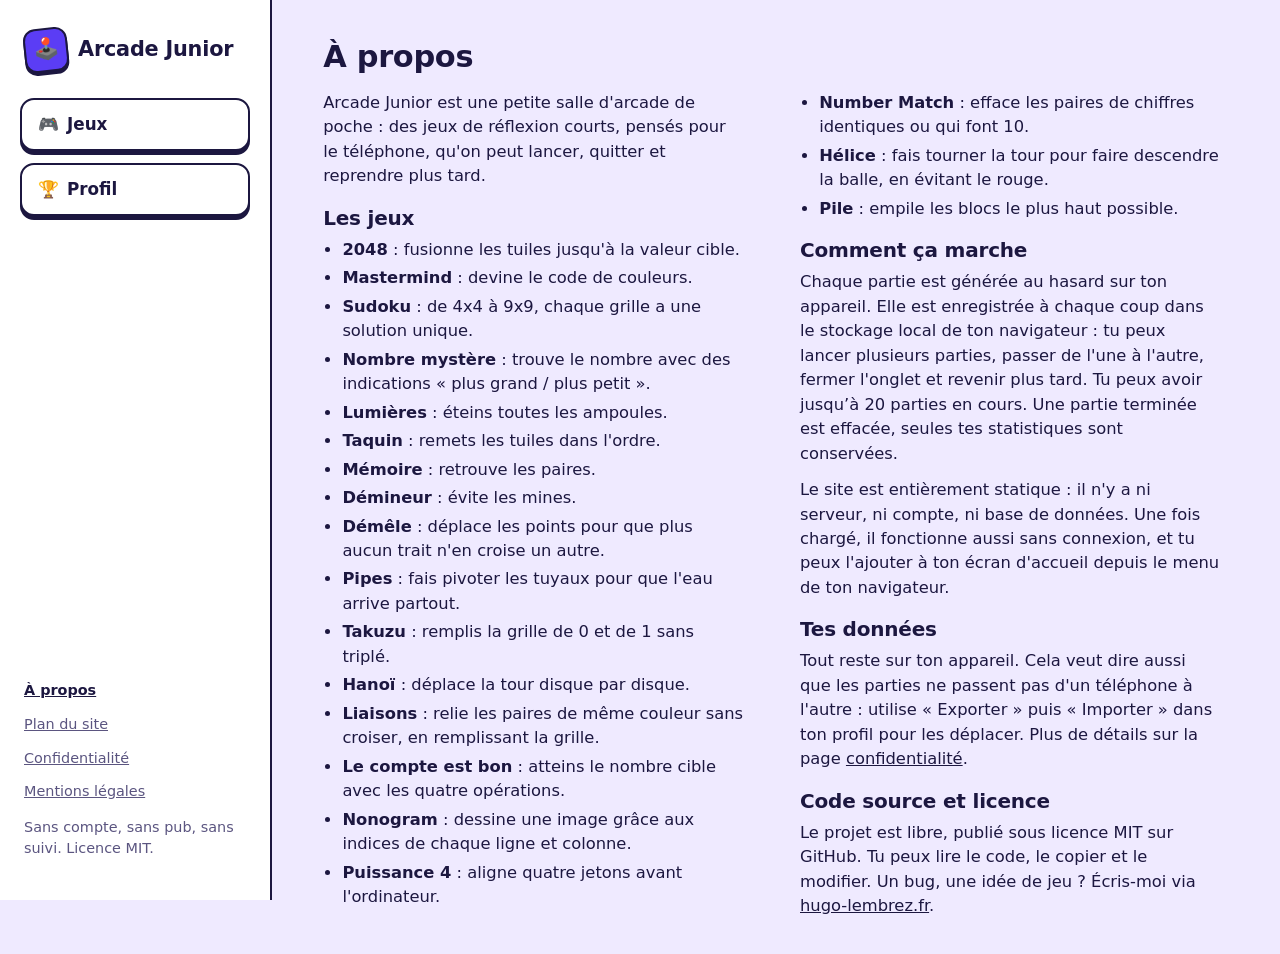
==== about.html @ b29492ae "feat: add new game" ====
<!doctype html>
<html lang="fr">
<head>
  <meta charset="utf-8">
  <meta name="viewport" content="width=device-width, initial-scale=1, viewport-fit=cover">
  <title>À propos – Arcade Junior</title>
  <meta name="description" content="Qu’est-ce qu’Arcade Junior, comment ça marche et où sont stockées tes parties.">
  <meta name="referrer" content="no-referrer">
  <meta http-equiv="Content-Security-Policy" content="default-src 'self'; img-src 'self' data:; base-uri 'none'; form-action 'none'; object-src 'none'; frame-src 'none'; upgrade-insecure-requests">
  <meta name="theme-color" content="#efeaff" media="(prefers-color-scheme: light)">
  <meta name="theme-color" content="#15122a" media="(prefers-color-scheme: dark)">
  <link rel="icon" href="icons/icon.svg" type="image/svg+xml">
  <link rel="stylesheet" href="css/style.css">
  <script src="js/theme.js"></script>
</head>
<body>
  <div class="shell">
    <aside class="sidebar">
      <header class="site-header">
        <a class="brand" href="index.html" aria-label="Arcade Junior, accueil">
          <span class="brand-mark" aria-hidden="true">🕹️</span>
          <span>Arcade Junior</span>
        </a>
      </header>

      <nav class="tabbar" aria-label="Navigation principale">
        <a href="index.html"><span aria-hidden="true">🎮</span> Jeux</a>
        <a href="index.html#/profil"><span aria-hidden="true">🏆</span> Profil</a>
      </nav>

      <footer class="site-footer">
        <ul>
        <li><a href="about.html" aria-current="page">À propos</a></li>
        <li><a href="plan.html">Plan du site</a></li>
        <li><a href="privacy.html">Confidentialité</a></li>
        <li><a href="legal.html">Mentions légales</a></li>
        </ul>
        <p>Sans compte, sans pub, sans suivi. Licence MIT.</p>
      </footer>
    </aside>

    <main class="prose prose-cols">
    <h1>À propos</h1>
    <p>Arcade Junior est une petite salle d'arcade de poche : des jeux de réflexion courts, pensés pour le téléphone, qu'on peut lancer, quitter et reprendre plus tard.</p>

    <h2>Les jeux</h2>
    <ul>
      <li><strong>2048</strong> : fusionne les tuiles jusqu'à la valeur cible.</li>
      <li><strong>Mastermind</strong> : devine le code de couleurs.</li>
      <li><strong>Sudoku</strong> : de 4x4 à 9x9, chaque grille a une solution unique.</li>
      <li><strong>Nombre mystère</strong> : trouve le nombre avec des indications « plus grand / plus petit ».</li>
      <li><strong>Lumières</strong> : éteins toutes les ampoules.</li>
      <li><strong>Taquin</strong> : remets les tuiles dans l'ordre.</li>
      <li><strong>Mémoire</strong> : retrouve les paires.</li>
      <li><strong>Démineur</strong> : évite les mines.</li>
      <li><strong>Démêle</strong> : déplace les points pour que plus aucun trait n'en croise un autre.</li>
      <li><strong>Pipes</strong> : fais pivoter les tuyaux pour que l'eau arrive partout.</li>
      <li><strong>Takuzu</strong> : remplis la grille de 0 et de 1 sans triplé.</li>
      <li><strong>Hanoï</strong> : déplace la tour disque par disque.</li>
      <li><strong>Liaisons</strong> : relie les paires de même couleur sans croiser, en remplissant la grille.</li>
      <li><strong>Le compte est bon</strong> : atteins le nombre cible avec les quatre opérations.</li>
      <li><strong>Nonogram</strong> : dessine une image grâce aux indices de chaque ligne et colonne.</li>
      <li><strong>Puissance 4</strong> : aligne quatre jetons avant l'ordinateur.</li>
      <li><strong>Number Match</strong> : efface les paires de chiffres identiques ou qui font 10.</li>
      <li><strong>Hélice</strong> : fais tourner la tour pour faire descendre la balle, en évitant le rouge.</li>
      <li><strong>Pile</strong> : empile les blocs le plus haut possible.</li>
    </ul>

    <h2>Comment ça marche</h2>
    <p>Chaque partie est générée au hasard sur ton appareil. Elle est enregistrée à chaque coup dans le stockage local de ton navigateur : tu peux lancer plusieurs parties, passer de l'une à l'autre, fermer l'onglet et revenir plus tard. Tu peux avoir jusqu’à 20 parties en cours. Une partie terminée est effacée, seules tes statistiques sont conservées.</p>
    <p>Le site est entièrement statique : il n'y a ni serveur, ni compte, ni base de données. Une fois chargé, il fonctionne aussi sans connexion, et tu peux l'ajouter à ton écran d'accueil depuis le menu de ton navigateur.</p>

    <h2>Tes données</h2>
    <p>Tout reste sur ton appareil. Cela veut dire aussi que les parties ne passent pas d'un téléphone à l'autre : utilise « Exporter » puis « Importer » dans ton profil pour les déplacer. Plus de détails sur la page <a href="privacy.html">confidentialité</a>.</p>

    <h2>Code source et licence</h2>
    <p>Le projet est libre, publié sous licence MIT sur GitHub. Tu peux lire le code, le copier et le modifier. Un bug, une idée de jeu ? Écris-moi via <a href="https://hugo-lembrez.fr" rel="noopener noreferrer">hugo-lembrez.fr</a>.</p>
  </main>
  </div>

</body>
</html>
---- css/style.css ----
/* Arcade Junior — boîte de jeux de poche.
   Parti pris : tuiles « jouet » aux contours épais et à l'ombre pleine décalée, qui s'enfoncent quand on appuie.
   Chaque jeu porte sa couleur (--c). Polices système uniquement : aucune requête externe. */

:root {
  --bg: #efeaff;
  --surface: #ffffff;
  --surface-2: #e4ddff;
  --ink: #1c1740;
  --muted: #5b5580;
  --line: #1c1740;
  --grape: #5b3df5;
  --on-grape: #ffffff;
  --danger: #e5384f;
  --sun: #ffcf3f;
  --good: #19a97f;
  --shadow: 0 4px 0 var(--line);
  --radius: 16px;
  --font: ui-rounded, "SF Pro Rounded", "Nunito", "Segoe UI Variable Display", "Trebuchet MS", system-ui, sans-serif;
  --board: min(calc(100vw - 32px), 440px);
  color-scheme: light;
}

@media (prefers-color-scheme: dark) {
  :root:not([data-theme="light"]) {
    --bg: #15122a;
    --surface: #221d44;
    --surface-2: #2d2758;
    --ink: #f4f1ff;
    --muted: #a9a3cf;
    --line: #07061a;
    --grape: #8a72ff;
    --on-grape: #120d36;
    --danger: #ff6b7f;
    color-scheme: dark;
  }
}
:root[data-theme="dark"] {
  --bg: #15122a;
  --surface: #221d44;
  --surface-2: #2d2758;
  --ink: #f4f1ff;
  --muted: #a9a3cf;
  --line: #07061a;
  --grape: #8a72ff;
  --on-grape: #120d36;
  --danger: #ff6b7f;
  color-scheme: dark;
}

*, *::before, *::after { box-sizing: border-box; }
html { -webkit-text-size-adjust: 100%; }
body {
  margin: 0;
  min-height: 100vh;
  min-height: 100dvh;
  background: var(--bg);
  color: var(--ink);
  font: 500 1rem/1.5 var(--font);
  -webkit-tap-highlight-color: transparent;
  padding-bottom: calc(76px + env(safe-area-inset-bottom));
}
h1, h2, h3 { font-weight: 800; line-height: 1.15; letter-spacing: -0.01em; margin: 0; }
h1 { font-size: 1.9rem; }
h2 { font-size: 1.25rem; }
p { margin: 0 0 0.75rem; }
a { color: inherit; }
button { font: inherit; color: inherit; cursor: pointer; touch-action: manipulation; }
button:disabled { opacity: 0.45; cursor: default; }
:focus-visible { outline: 3px solid var(--grape); outline-offset: 2px; }
.muted { color: var(--muted); }
[hidden] { display: none !important; }

main { width: min(100%, 640px); margin: 0 auto; padding: 8px 16px 24px; display: grid; gap: 28px; }

/* ---------- Entête, pied de page, barre d'onglets ---------- */

/* Gabarit commun à toutes les pages : .shell > .sidebar (marque, onglets, liens) + main.
   Sur téléphone la barre latérale est « transparente » : l'entête reste en haut, les onglets en bas. */
.shell { display: flex; flex-direction: column; min-height: 100vh; min-height: 100dvh; }
.sidebar { display: contents; }
.site-header { order: 0; width: min(100%, 640px); margin: 0 auto; padding: calc(12px + env(safe-area-inset-top)) 16px 4px; display: flex; align-items: center; gap: 12px; }
.shell > main { order: 1; }
.site-footer { order: 2; }
.brand { display: inline-flex; align-items: center; gap: 10px; text-decoration: none; font-weight: 800; font-size: 1.15rem; letter-spacing: -0.01em; }
.brand-mark { display: grid; place-items: center; width: 38px; height: 38px; border: 2.5px solid var(--line); border-radius: 12px; background: var(--grape); color: var(--on-grape); box-shadow: 0 3px 0 var(--line); font-size: 1.1rem; transform: rotate(-6deg); }

.site-footer { width: min(100%, 640px); margin: 0 auto; padding: 8px 16px 24px; color: var(--muted); font-size: 0.9rem; }
.site-footer ul { list-style: none; margin: 0 0 8px; padding: 0; display: flex; flex-wrap: wrap; gap: 4px 16px; }
.site-footer a { padding: 6px 0; display: inline-block; }
.site-footer a[aria-current] { color: var(--ink); font-weight: 800; }

.tabbar { position: fixed; left: 0; right: 0; bottom: 0; z-index: 5; display: flex; justify-content: center; gap: 10px; padding: 10px 16px calc(10px + env(safe-area-inset-bottom)); background: var(--bg); border-top: 2.5px solid var(--line); }
.tabbar a { flex: 1; max-width: 220px; display: flex; align-items: center; justify-content: center; gap: 8px; padding: 10px 12px; border: 2.5px solid var(--line); border-radius: 14px; background: var(--surface); box-shadow: var(--shadow); font-weight: 800; text-decoration: none; transition: transform 0.08s, box-shadow 0.08s; }
.tabbar a.on { background: var(--grape); color: var(--on-grape); }
.tabbar a:active { transform: translateY(4px); box-shadow: 0 0 0 var(--line); }

body.playing { padding-bottom: 24px; }
body.playing .site-header, body.playing .site-footer, body.playing .tabbar { display: none; }
body.playing main { padding-top: 0; }

/* ---------- Boutons ---------- */

.btn { display: inline-flex; align-items: center; justify-content: center; gap: 8px; min-height: 46px; padding: 10px 18px; border: 2.5px solid var(--line); border-radius: 14px; background: var(--surface); color: var(--ink); font-weight: 800; text-decoration: none; box-shadow: var(--shadow); transition: transform 0.08s, box-shadow 0.08s; }
.btn:active:not(:disabled) { transform: translateY(4px); box-shadow: 0 0 0 var(--line); }
.btn-primary { background: var(--grape); color: var(--on-grape); }
.btn-danger { background: var(--danger); color: #fff; }
:root[data-theme="dark"] .btn-danger { color: #1d0610; }
.btn-big { min-height: 56px; padding: 12px 26px; font-size: 1.1rem; border-radius: 18px; }
.btn-row { display: flex; flex-wrap: wrap; gap: 10px; margin-top: 14px; }
.icon-btn { display: grid; place-items: center; width: 44px; height: 44px; flex: none; border: 2.5px solid var(--line); border-radius: 12px; background: var(--surface); box-shadow: 0 3px 0 var(--line); font-size: 1.15rem; font-weight: 800; text-decoration: none; transition: transform 0.08s, box-shadow 0.08s; }
.icon-btn:active { transform: translateY(3px); box-shadow: none; }

.notice { margin: 0; padding: 12px 14px; border: 2.5px solid var(--line); border-radius: var(--radius); background: var(--sun); color: #1c1740; font-weight: 700; }

.head-actions { display: flex; align-items: center; gap: 10px; }
.btn-small { min-height: 36px; padding: 4px 12px; border-radius: 12px; font-size: 0.85rem; box-shadow: 0 3px 0 var(--line); }
.section-head { display: flex; align-items: baseline; justify-content: space-between; gap: 12px; margin-bottom: 12px; }

/* ---------- Accueil ---------- */

.hero { padding: 22px 20px 24px; border: 2.5px solid var(--line); border-radius: 24px; background: var(--grape); color: var(--on-grape); box-shadow: 0 6px 0 var(--line); }
.hero h1 { font-size: 2.1rem; margin-bottom: 8px; }
.hero p { max-width: 30ch; margin-bottom: 18px; opacity: 0.95; }
.hero .btn-primary { background: var(--sun); color: #1c1740; }

.games { display: grid; grid-template-columns: repeat(2, minmax(0, 1fr)); gap: 14px; }
.game-card { position: relative; display: flex; flex-direction: column; align-items: flex-start; gap: 4px; padding: 14px 14px 16px; min-height: 148px; text-align: left; border: 2.5px solid var(--line); border-radius: 20px; background: color-mix(in srgb, var(--c) 32%, var(--surface)); box-shadow: 0 5px 0 var(--line); transition: transform 0.08s, box-shadow 0.08s; }
.game-card:active { transform: translateY(5px); box-shadow: 0 0 0 var(--line); }
.game-emoji { display: grid; place-items: center; width: 52px; height: 52px; margin-bottom: 6px; border: 2.5px solid var(--line); border-radius: 15px; background: var(--c); font-size: 1.7rem; transform: rotate(-4deg); }
.game-card strong { font-size: 1.1rem; font-weight: 800; }
.game-tag { font-size: 0.88rem; line-height: 1.3; color: var(--muted); }
.game-tile { position: relative; display: grid; }
.game-tile > .game-card { padding-right: 44px; }
.game-meta { display: flex; flex-wrap: wrap; gap: 4px; margin-top: auto; padding-top: 4px; }
.game-badge { padding: 1px 8px; border: 2px solid var(--line); border-radius: 99px; background: var(--surface); font-size: 0.72rem; font-weight: 800; }
.game-badge.lab { background: var(--sun); color: #1c1740; }
.fav-btn { position: absolute; top: 6px; right: 6px; display: grid; place-items: center; width: 38px; height: 38px; padding: 0; border: 0; border-radius: 50%; background: transparent; color: var(--ink); font-size: 1.35rem; line-height: 1; }
.fav-btn.on { color: #ffb800; text-shadow: 0 1px 0 var(--line); }
.fav-btn:focus-visible { outline: 3px solid var(--grape); outline-offset: 0; }

.sessions { list-style: none; margin: 0; padding: 0; display: grid; gap: 12px; }
.session { display: flex; align-items: stretch; gap: 10px; }
.session-main { flex: 1; min-width: 0; display: flex; align-items: center; gap: 12px; padding: 10px 14px 10px 10px; border: 2.5px solid var(--line); border-radius: 18px; background: color-mix(in srgb, var(--c) 32%, var(--surface)); box-shadow: var(--shadow); text-decoration: none; transition: transform 0.08s, box-shadow 0.08s; }
.session-main:active { transform: translateY(4px); box-shadow: none; }
.session-emoji { display: grid; place-items: center; flex: none; width: 44px; height: 44px; border: 2.5px solid var(--line); border-radius: 13px; background: var(--c); font-size: 1.4rem; }
.session-text { display: flex; flex-direction: column; min-width: 0; line-height: 1.25; }
.session-text span { font-size: 0.85rem; color: var(--muted); }
.session-go { margin-left: auto; font-weight: 800; font-size: 0.9rem; }
.session > .icon-btn { align-self: center; }

/* ---------- Partie ---------- */

.topbar { position: sticky; top: 0; z-index: 4; display: flex; align-items: center; gap: 10px; margin: 0 -16px; padding: calc(10px + env(safe-area-inset-top)) 16px 10px; background: var(--bg); }
.topbar-title { flex: 1; min-width: 0; display: flex; flex-direction: column; line-height: 1.2; }
.topbar-title strong { font-size: 1.1rem; font-weight: 800; }
.topbar-title span { font-size: 0.82rem; color: var(--muted); }
.timer { font-variant-numeric: tabular-nums; font-weight: 800; padding: 6px 10px; border: 2.5px solid var(--line); border-radius: 12px; background: var(--surface); }
.stage { display: flex; flex-direction: column; align-items: center; gap: 14px; padding-top: 6px; }

.hud { width: var(--board); display: flex; align-items: stretch; justify-content: space-between; gap: 10px; }
.hud-item { flex: 1; display: flex; flex-direction: column; padding: 6px 12px; border: 2.5px solid var(--line); border-radius: 14px; background: var(--surface); box-shadow: 0 3px 0 var(--line); line-height: 1.2; }
.hud-item span { font-size: 0.78rem; color: var(--muted); font-weight: 700; }
.hud-item strong { font-size: 1.3rem; font-weight: 800; font-variant-numeric: tabular-nums; }
.hud .btn { flex: 1; min-height: 0; box-shadow: 0 3px 0 var(--line); }

.key { min-height: 52px; border: 2.5px solid var(--line); border-radius: 14px; background: var(--surface); box-shadow: var(--shadow); font-size: 1.3rem; font-weight: 800; transition: transform 0.08s, box-shadow 0.08s; }
.key:active { transform: translateY(4px); box-shadow: none; }
.key-ok { background: var(--grape); color: var(--on-grape); }

/* 2048 */
.g2048 { display: flex; flex-direction: column; align-items: center; gap: 14px; touch-action: none; user-select: none; -webkit-user-select: none; width: 100%; padding-bottom: 24px; }
.g2048-board { width: var(--board); aspect-ratio: 1; display: grid; grid-template-columns: repeat(var(--n), minmax(0, 1fr)); grid-template-rows: repeat(var(--n), minmax(0, 1fr)); gap: 8px; padding: 8px; border: 2.5px solid var(--line); border-radius: 18px; background: var(--surface-2); box-shadow: 0 5px 0 var(--line); }
.cell2048 { min-width: 0; min-height: 0; overflow: hidden; display: grid; place-items: center; border-radius: 10px; background: color-mix(in srgb, var(--ink) 10%, transparent); font-weight: 800; color: #1c1740; font-size: calc(var(--board) / var(--n) * 0.36); font-variant-numeric: tabular-nums; }
.cell2048[data-len="3"] { font-size: calc(var(--board) / var(--n) * 0.3); }
.cell2048[data-len="4"] { font-size: calc(var(--board) / var(--n) * 0.24); }
.cell2048[data-len="5"] { font-size: calc(var(--board) / var(--n) * 0.19); }
.cell2048[data-len="6"] { font-size: calc(var(--board) / var(--n) * 0.15); }
.cell2048.has { background: hsl(calc(36 + var(--lvl) * 27) 88% calc(76% - var(--lvl) * 3.2%)); border: 2px solid var(--line); }
.cell2048.has[data-hi] { color: #fff; }
.cell2048.new { animation: pop 0.18s ease-out; }
.cell2048.merged { animation: bump 0.18s ease-out; }
@keyframes pop { from { transform: scale(0.4); } to { transform: scale(1); } }
@keyframes bump { 50% { transform: scale(1.14); } }

/* Mastermind */
.mm { width: min(100%, 440px); display: flex; flex-direction: column; gap: 12px; padding-bottom: 16px; }
.mm-board { position: relative; display: flex; flex-direction: column; gap: 6px; max-height: calc(100dvh - 300px); min-height: 220px; overflow-y: auto; padding: 8px; border: 2.5px solid var(--line); border-radius: 18px; background: var(--surface-2); }
.mm-row { display: flex; align-items: center; justify-content: space-between; gap: 10px; padding: 4px 8px; border-radius: 12px; }
.mm-row.current { background: var(--surface); outline: 2.5px solid var(--line); }
.mm-secret { padding-bottom: 8px; margin-bottom: 4px; border-bottom: 2.5px dashed var(--muted); border-radius: 0; }
.mm-pegs { display: flex; gap: 8px; }
.peg, .peg-btn { display: grid; place-items: center; width: 38px; height: 38px; padding: 0; border: 2.5px solid var(--line); border-radius: 50%; color: #1c1740; background: var(--surface); }
.peg svg, .peg-btn svg { width: 62%; height: 62%; display: block; fill: currentColor; pointer-events: none; }
.peg.empty, .peg-btn.empty { background: transparent; border-style: dashed; border-color: var(--muted); }
.peg.hidden { background: var(--ink); color: var(--bg); border-color: var(--line); font-weight: 800; }
.mm-palette { display: flex; flex-wrap: wrap; justify-content: center; gap: 10px; }
.mm-palette .peg-btn { width: 48px; height: 48px; box-shadow: 0 3px 0 var(--line); transition: transform 0.08s, box-shadow 0.08s; }
.mm-palette .peg-btn:active { transform: translateY(3px); box-shadow: none; }
.mm-actions { display: flex; gap: 10px; }
.mm-actions .btn-primary { flex: 1; }
.mm-fb { display: grid; grid-template-columns: repeat(var(--cols), 11px); gap: 4px; }
.mm-fb-spacer { width: 1px; }
.mm-fb i { width: 11px; height: 11px; border-radius: 50%; border: 2px solid var(--muted); }
.mm-fb i.b { background: var(--ink); border-color: var(--ink); }
.mm-fb i.w { background: transparent; border-color: var(--ink); }
.c0 { background: #ff5a5a; } .c1 { background: #ffb938; } .c2 { background: #3ad67c; } .c3 { background: #3aa4ff; }
.c4 { background: #b66bff; } .c5 { background: #ff7fc0; } .c6 { background: #2fdbdb; } .c7 { background: #b8916a; }

/* Nombre mystère */
.nb { width: min(100%, 360px); display: flex; flex-direction: column; align-items: center; gap: 12px; padding-bottom: 16px; }
.nb-range { text-align: center; line-height: 1.3; }
.nb-range span { display: block; color: var(--muted); font-size: 0.9rem; }
.nb-range strong { font-size: 1.5rem; font-weight: 800; }
.nb-tries { display: flex; flex-wrap: wrap; justify-content: center; gap: 6px; }
.nb-tries i { width: 14px; height: 14px; border-radius: 50%; border: 2.5px solid var(--line); background: var(--sun); }
.nb-tries i.used { background: transparent; border-style: dashed; border-color: var(--muted); }
.nb-display { width: 100%; padding: 8px; text-align: center; font-size: 3.2rem; font-weight: 800; line-height: 1.1; font-variant-numeric: tabular-nums; border: 2.5px solid var(--line); border-radius: 18px; background: var(--surface); box-shadow: 0 5px 0 var(--line); }
.nb-display.empty { color: var(--muted); }
.nb-history { list-style: none; margin: 0; padding: 0; width: 100%; display: grid; gap: 6px; max-height: 130px; overflow-y: auto; }
.nb-history li { display: flex; justify-content: space-between; align-items: center; padding: 6px 12px; border: 2.5px solid var(--line); border-radius: 12px; background: var(--surface); font-weight: 700; }
.nb-history li.hit { background: var(--sun); color: #1c1740; }
.nb-pad { width: 100%; display: grid; grid-template-columns: repeat(3, minmax(0, 1fr)); gap: 10px; }

/* Lumières */
.lo { display: flex; flex-direction: column; align-items: center; gap: 14px; width: 100%; padding-bottom: 24px; }
.lo-board { width: var(--board); aspect-ratio: 1; display: grid; grid-template-columns: repeat(var(--n), minmax(0, 1fr)); grid-template-rows: repeat(var(--n), minmax(0, 1fr)); gap: 8px; padding: 10px; border: 2.5px solid var(--line); border-radius: 18px; background: #261f52; box-shadow: 0 5px 0 var(--line); }
.bulb { border: 2.5px solid #0c0a22; border-radius: 50%; background: #3a3170; padding: 0; transition: background 0.12s, box-shadow 0.12s, transform 0.08s; }
.bulb:active { transform: scale(0.92); }
.bulb.on { background: var(--sun); border-color: #1c1740; box-shadow: 0 0 14px 2px rgba(255, 207, 63, 0.75); }

/* Taquin */
.tq { display: flex; flex-direction: column; align-items: center; gap: 14px; width: 100%; padding-bottom: 24px; }
.tq-board { position: relative; width: var(--board); aspect-ratio: 1; border: 2.5px solid var(--line); border-radius: 18px; background: var(--surface-2); box-shadow: 0 5px 0 var(--line); overflow: hidden; }
.tq-tile { position: absolute; left: 0; top: 0; width: calc(100% / var(--n)); height: calc(100% / var(--n)); padding: 0; border: 0; background: transparent; transform: translate(calc(var(--x) * 100%), calc(var(--y) * 100%)); transition: transform 0.14s ease-out; font-size: calc(var(--board) / var(--n) * 0.38); font-weight: 800; color: #1c1740; }
.tq-tile::before { content: ""; position: absolute; inset: 3px; z-index: -1; border: 2.5px solid var(--line); border-radius: 12px; background: hsl(var(--hue) 85% 72%); box-shadow: 0 3px 0 var(--line); }
.tq-tile { z-index: 0; isolation: isolate; }

/* Mémoire */
.mem { display: flex; flex-direction: column; align-items: center; gap: 14px; width: 100%; padding-bottom: 24px; }
.mem-board { --w: var(--board); width: var(--w); display: grid; grid-template-columns: repeat(var(--cols), minmax(0, 1fr)); gap: 8px; perspective: 800px; }
.mem-card { position: relative; aspect-ratio: 1; padding: 0; border: 0; background: transparent; transform-style: preserve-3d; transition: transform 0.3s; }
.mem-card.up { transform: rotateY(180deg); }
.face { position: absolute; inset: 0; display: grid; place-items: center; border: 2.5px solid var(--line); border-radius: 14px; backface-visibility: hidden; -webkit-backface-visibility: hidden; font-size: calc(var(--w, var(--board)) / var(--cols) * 0.5); font-weight: 800; }
.face.front { background: var(--grape); color: var(--on-grape); box-shadow: 0 4px 0 var(--line); }
.face.back { background: var(--surface); transform: rotateY(180deg); }
.mem-card.matched .face.back { background: color-mix(in srgb, var(--good) 35%, var(--surface)); }

/* Démineur */
.ms { display: flex; flex-direction: column; align-items: center; gap: 14px; width: 100%; padding-bottom: 24px; }
.ms-board { --w: var(--board); width: var(--w); display: grid; grid-template-columns: repeat(var(--cols), minmax(0, 1fr)); gap: 2px; padding: 4px; border: 2.5px solid var(--line); border-radius: 14px; background: var(--line); touch-action: manipulation; user-select: none; -webkit-user-select: none; -webkit-touch-callout: none; }
.ms-cell { aspect-ratio: 1; display: grid; place-items: center; padding: 0; border: 0; border-radius: 5px; background: var(--grape); color: #1c1740; font-size: calc(var(--w, var(--board)) / var(--cols) * 0.55); font-weight: 800; line-height: 1; }
.ms-cell.open { background: var(--surface); }
.ms-cell.flag { background: color-mix(in srgb, var(--sun) 70%, var(--grape)); }
.ms-cell.mine { background: var(--surface-2); }
.ms-cell.boom { background: var(--danger); }
.ms-cell.n1 { color: #2f6bff; } .ms-cell.n2 { color: #15935f; } .ms-cell.n3 { color: #e5384f; } .ms-cell.n4 { color: #7a3df5; }
.ms-cell.n5 { color: #b35a00; } .ms-cell.n6 { color: #0f8f9c; } .ms-cell.n7 { color: var(--ink); } .ms-cell.n8 { color: var(--muted); }
:root[data-theme="dark"] .ms-cell.n1 { color: #7ea6ff; }
:root[data-theme="dark"] .ms-cell.n2 { color: #4fe0a4; }
:root[data-theme="dark"] .ms-cell.n3 { color: #ff7f90; }
:root[data-theme="dark"] .ms-cell.n4 { color: #b79bff; }
:root[data-theme="dark"] .ms-cell.n5 { color: #ffb25c; }
:root[data-theme="dark"] .ms-cell.n6 { color: #5fd9e6; }

/* Sudoku */
.sd { display: flex; flex-direction: column; align-items: center; gap: 14px; width: 100%; padding-bottom: 24px; }
.sd-board { width: var(--w); aspect-ratio: 1; display: grid; grid-template-columns: repeat(var(--n), minmax(0, 1fr)); grid-template-rows: repeat(var(--n), minmax(0, 1fr)); border: 3px solid var(--line); border-radius: 10px; background: var(--surface); overflow: hidden; }
.sd-cell { display: grid; place-items: center; padding: 0; border: 0; border-right: 1px solid color-mix(in srgb, var(--ink) 25%, transparent); border-bottom: 1px solid color-mix(in srgb, var(--ink) 25%, transparent); border-radius: 0; background: transparent; font-size: calc(var(--w, var(--board)) / var(--n) * 0.52); font-weight: 700; color: var(--grape); }
.sd-tools { width: var(--w); display: flex; gap: 10px; }
.sd-tools .key { flex: 1; font-size: 1rem; }
.key.on { background: var(--sun); color: #1c1740; }
.sd-pad .key.done, .sd-pad .key.done:hover, .sd-pad .key.done:active { background: var(--surface-2); color: var(--muted); box-shadow: none; transform: none; opacity: 0.55; text-decoration: line-through; cursor: default; }
.sd-notes { display: grid; grid-template-columns: repeat(var(--bw), minmax(0, 1fr)); place-items: center; width: 100%; height: 100%; padding: 1px; font-size: calc(var(--w, var(--board)) / var(--n) * 0.27); font-weight: 700; line-height: 1; color: var(--muted); }
.sd-cell.sel .sd-notes { color: #1c1740; }
.sd-cell.bx-r { border-right: 3px solid var(--line); }
.sd-cell.bx-b { border-bottom: 3px solid var(--line); }
.sd-cell.given { color: var(--ink); font-weight: 800; background: color-mix(in srgb, var(--ink) 7%, transparent); }
.sd-cell.peer { background: color-mix(in srgb, var(--grape) 14%, transparent); }
.sd-cell.same { background: color-mix(in srgb, var(--sun) 55%, transparent); }
.sd-cell.sel { background: var(--sun); color: #1c1740; }
.sd-cell.bad { color: var(--danger); background: color-mix(in srgb, var(--danger) 18%, transparent); }
.sd { --w: var(--board); }
.sd-pad { width: var(--w); display: grid; grid-template-columns: repeat(auto-fill, minmax(56px, 1fr)); gap: 10px; }

/* Démêle */
.ud { display: flex; flex-direction: column; align-items: center; gap: 14px; width: 100%; padding-bottom: 24px; }
.ud-svg { width: var(--board); height: var(--board); touch-action: none; user-select: none; -webkit-user-select: none; border: 2.5px solid var(--line); border-radius: 18px; background: var(--surface-2); box-shadow: 0 5px 0 var(--line); }
.ud-edge { stroke: var(--good); stroke-width: 1; stroke-linecap: round; }
.ud-edge.bad { stroke: var(--danger); stroke-width: 1.3; }
.ud-node { cursor: grab; outline: none; }
.ud-node .hit { fill: transparent; }
.ud-node .dot { fill: var(--sun); stroke: var(--line); stroke-width: 1; transform-box: fill-box; transform-origin: center; transition: transform 0.1s; }
.ud-node.drag { cursor: grabbing; }
.ud-node.drag .dot { transform: scale(1.35); }
.ud-node:focus-visible .dot { stroke: var(--grape); stroke-width: 1.8; }

/* Pipes */
.pp { display: flex; flex-direction: column; align-items: center; gap: 12px; width: 100%; padding-bottom: 24px; }
.pp-board { width: var(--board); aspect-ratio: 1; display: grid; grid-template-columns: repeat(var(--cols), minmax(0, 1fr)); grid-template-rows: repeat(var(--rows), minmax(0, 1fr)); border: 2.5px solid var(--line); border-radius: 14px; background: var(--surface); overflow: hidden; box-shadow: 0 5px 0 var(--line); }
.pp-tile { position: relative; padding: 0; border: 0; background: transparent; box-shadow: inset 0 0 0 0.5px color-mix(in srgb, var(--ink) 14%, transparent); }
.pp-tile svg { display: block; width: 100%; height: 100%; transform: rotate(var(--rot, 0deg)); transition: transform 0.16s ease-out; pointer-events: none; }
.pp-tile line.outline { stroke: var(--line); stroke-width: 4.6; stroke-linecap: butt; fill: none; }
.pp-tile circle.outline { fill: var(--line); stroke: none; }
.pp-tile line.core { stroke: var(--muted); stroke-width: 2.8; stroke-linecap: butt; fill: none; }
.pp-tile circle.core { fill: var(--muted); stroke: none; }
.pp-tile.lit line.core { stroke: var(--c); }
.pp-tile.lit circle.core { fill: var(--c); }
.bulb-dot { position: absolute; left: 50%; top: 50%; width: 36%; height: 36%; translate: -50% -50%; border-radius: 50%; background: var(--sun); border: 2px solid var(--line); box-shadow: 0 0 8px 1px rgba(255, 207, 63, 0.7); pointer-events: none; }

/* Takuzu */
.tk { display: flex; flex-direction: column; align-items: center; gap: 12px; width: 100%; padding-bottom: 24px; }
.tk-board { width: var(--board); aspect-ratio: 1; display: grid; grid-template-columns: repeat(var(--n), minmax(0, 1fr)); grid-template-rows: repeat(var(--n), minmax(0, 1fr)); gap: 3px; padding: 5px; border: 2.5px solid var(--line); border-radius: 16px; background: var(--surface-2); box-shadow: 0 5px 0 var(--line); user-select: none; -webkit-user-select: none; }
.tk-cell { padding: 0; border: 0; border-radius: 7px; background: var(--surface); color: var(--ink); font-size: calc(var(--board) / var(--n) * 0.5); font-weight: 800; line-height: 1; }
.tk-cell.v1 { background: color-mix(in srgb, #3aa4ff 60%, var(--surface)); color: #1c1740; }
.tk-cell.v2 { background: color-mix(in srgb, #ffb938 65%, var(--surface)); color: #1c1740; }
.tk-cell.given { box-shadow: inset 0 0 0 2.5px color-mix(in srgb, var(--ink) 60%, transparent); }
.tk-cell.bad { outline: 3px solid var(--danger); outline-offset: -3px; }

/* Hanoï */
.hn { display: flex; flex-direction: column; align-items: center; gap: 14px; width: 100%; padding-bottom: 24px; }
.hn-board { width: var(--board); display: grid; grid-template-columns: repeat(3, minmax(0, 1fr)); gap: 8px; }
.hn-peg { position: relative; display: flex; flex-direction: column; align-items: center; justify-content: flex-end; height: calc(var(--disks) * 26px + 64px); padding: 0 0 4px; border: 2.5px solid var(--line); border-radius: 16px; background: var(--surface); box-shadow: 0 4px 0 var(--line); }
.hn-peg::before { content: ""; position: absolute; left: 50%; top: 14px; bottom: 34px; width: 10px; translate: -50% 0; border: 2px solid var(--line); border-radius: 6px; background: var(--surface-2); }
.hn-peg.goal { background: color-mix(in srgb, var(--sun) 24%, var(--surface)); }
.hn-peg.sel { outline: 3px solid var(--grape); outline-offset: 2px; }
.hn-stack { position: relative; z-index: 1; display: flex; flex-direction: column-reverse; align-items: center; width: 100%; gap: 2px; margin-bottom: 4px; pointer-events: none; }
.hn-disk { display: block; width: calc(var(--p) * 1%); height: 24px; border: 2.5px solid var(--line); border-radius: 10px; background: hsl(var(--hue) 80% 62%); transition: transform 0.12s; }
.hn-disk.lift { transform: translateY(-16px); }
.hn-label { position: relative; z-index: 1; height: 24px; font-weight: 800; color: var(--muted); pointer-events: none; }

/* Liaisons */
.fl { display: flex; flex-direction: column; align-items: center; gap: 14px; width: 100%; padding-bottom: 24px; }
.fl-svg { width: var(--board); aspect-ratio: 1; touch-action: none; user-select: none; -webkit-user-select: none; border: 2.5px solid var(--line); border-radius: 14px; background: var(--surface); box-shadow: 0 5px 0 var(--line); }
.fl-grid { fill: none; stroke: color-mix(in srgb, var(--ink) 22%, transparent); stroke-width: 0.03; }
.fl-cell { fill: transparent; }
.fl-cell.on { fill: var(--k); fill-opacity: 0.3; }
.fl-line { stroke: var(--k); stroke-width: 0.4; stroke-linecap: round; stroke-linejoin: round; }
.fl-dot { fill: var(--k); stroke: var(--line); stroke-width: 0.05; }
.fl-k0 { --k: #ff5a5a; } .fl-k1 { --k: #ffb938; } .fl-k2 { --k: #3ad67c; } .fl-k3 { --k: #3aa4ff; } .fl-k4 { --k: #b66bff; } .fl-k5 { --k: #ff7fc0; } .fl-k6 { --k: #2fdbdb; } .fl-k7 { --k: #b8916a; } .fl-k8 { --k: #f2e24d; } .fl-k9 { --k: #8fa3ff; } .fl-k10 { --k: #ff8a3d; } .fl-k11 { --k: #9be15d; }

/* Le compte est bon */
.cb { width: min(100%, 420px); display: flex; flex-direction: column; align-items: center; gap: 12px; padding-bottom: 24px; }
.cb-target { display: flex; align-items: baseline; gap: 12px; padding: 6px 22px; border: 2.5px solid var(--line); border-radius: 16px; background: var(--sun); color: #1c1740; box-shadow: 0 4px 0 var(--line); }
.cb-target span { font-weight: 700; }
.cb-target strong { font-size: 2.6rem; font-weight: 800; line-height: 1.15; font-variant-numeric: tabular-nums; }
.cb-tiles { display: grid; grid-template-columns: repeat(3, minmax(0, 1fr)); gap: 10px; width: 100%; }
.cb-tile { min-height: 64px; border: 2.5px solid var(--line); border-radius: 14px; background: var(--surface); box-shadow: var(--shadow); font-size: 1.6rem; font-weight: 800; font-variant-numeric: tabular-nums; transition: transform 0.08s, box-shadow 0.08s; }
.cb-tile:active { transform: translateY(4px); box-shadow: none; }
.cb-tile.sel { background: var(--sun); color: #1c1740; }
.cb-tile.hit { background: var(--good); color: #fff; }
.cb-ops { display: grid; grid-template-columns: repeat(4, minmax(0, 1fr)); gap: 10px; width: 100%; }
.cb-op { font-size: 1.7rem; }
.cb-op.on { background: var(--grape); color: var(--on-grape); }
.cb-actions { display: flex; gap: 10px; width: 100%; }
.cb-actions .btn { flex: 1; }
/* Historique : au plus 5 opérations, en pastilles qui passent à la ligne (jamais de défilement interne). */
.cb-log { list-style: none; margin: 0; padding: 0; width: 100%; display: flex; flex-wrap: wrap; gap: 6px; font-variant-numeric: tabular-nums; }
.cb-log li { padding: 2px 10px; border-radius: 8px; background: var(--surface-2); color: var(--muted); font-size: 0.88rem; font-weight: 700; }

/* Nonogram */
.ng { display: flex; flex-direction: column; align-items: center; gap: 12px; width: 100%; padding-bottom: 24px; }
.ng-board { --w: calc(var(--board) * min(1, (var(--gr) + var(--n)) / (var(--gc) + var(--n)))); --unit: calc(var(--w) / (var(--gr) + var(--n))); width: var(--w); aspect-ratio: calc(var(--gr) + var(--n)) / calc(var(--gc) + var(--n)); display: grid; grid-template-columns: var(--gutw) repeat(var(--n), minmax(0, 1fr)); grid-template-rows: var(--guth) repeat(var(--n), minmax(0, 1fr)); touch-action: none; user-select: none; -webkit-user-select: none; -webkit-touch-callout: none; border: 2.5px solid var(--line); border-radius: 12px; background: var(--surface); overflow: hidden; box-shadow: 0 5px 0 var(--line); }
.ng-corner { grid-column: 1; grid-row: 1; }
.ng-clue { display: flex; font-size: calc(var(--unit) * 0.52); font-weight: 800; line-height: 1; font-variant-numeric: tabular-nums; }
.ng-clue.by-col { grid-column: var(--col); grid-row: 1; flex-direction: column; justify-content: flex-end; align-items: center; gap: 0.2em; padding-bottom: 3px; }
.ng-clue.by-row { grid-row: var(--row); grid-column: 1; justify-content: flex-end; align-items: center; gap: 0.4em; padding-right: 5px; }
.ng-clue.ok { color: var(--muted); opacity: 0.5; }
.ng-cell { grid-column: var(--col); grid-row: var(--row); padding: 0; border: 0; border-right: 1px solid color-mix(in srgb, var(--ink) 20%, transparent); border-bottom: 1px solid color-mix(in srgb, var(--ink) 20%, transparent); border-radius: 0; background: var(--surface); color: var(--muted); font-size: calc(var(--unit) * 0.6); font-weight: 800; line-height: 1; }
.ng-cell.k5c { border-right: 2px solid var(--line); }
.ng-cell.k5r { border-bottom: 2px solid var(--line); }
.ng-cell.on { background: var(--c); box-shadow: inset 0 0 0 2px var(--line); }
.ng-cell:focus-visible { outline: 3px solid var(--grape); outline-offset: -3px; position: relative; z-index: 1; }
.hud-item.over strong { color: var(--danger); }

/* Puissance 4 */
.c4g { display: flex; flex-direction: column; align-items: center; gap: 14px; width: 100%; padding-bottom: 24px; }
.c4-board { width: var(--board); display: grid; grid-template-columns: repeat(7, minmax(0, 1fr)); padding: 6px; border: 2.5px solid var(--line); border-radius: 18px; background: #2d5bd1; box-shadow: 0 5px 0 var(--line); }
.c4-col { display: flex; flex-direction: column; padding: 0; border: 0; border-radius: 10px; background: transparent; }
.c4-col:disabled { opacity: 1; cursor: default; }
.c4-slot { display: block; aspect-ratio: 1; margin: 2px; border-radius: 50%; background: #15122a; box-shadow: inset 0 3px 0 rgba(0, 0, 0, 0.4); }
.c4-slot.p1 { background: #ff5a5a; box-shadow: inset 0 -4px 0 rgba(0, 0, 0, 0.25), inset 0 3px 0 rgba(255, 255, 255, 0.3); }
.c4-slot.p2 { background: #ffd23f; box-shadow: inset 0 -4px 0 rgba(0, 0, 0, 0.25), inset 0 3px 0 rgba(255, 255, 255, 0.4); }
.c4-slot.win { outline: 3px solid #fff; outline-offset: -3px; }
.c4-slot.drop { animation: c4drop 0.4s cubic-bezier(0.4, 0, 0.8, 1); }
@keyframes c4drop { from { transform: translateY(calc(var(--from) * -110%)); } }

/* Number Match */
.nm { --w: var(--board); display: flex; flex-direction: column; align-items: center; gap: 12px; width: 100%; padding-bottom: 24px; }
.nm-wrap { width: var(--w); max-height: calc(100dvh - 300px); min-height: 160px; overflow-y: auto; padding: 6px; border: 2.5px solid var(--line); border-radius: 16px; background: var(--surface-2); box-shadow: 0 5px 0 var(--line); }
.nm-board { display: grid; grid-template-columns: repeat(9, minmax(0, 1fr)); gap: 3px; }
.nm-cell { aspect-ratio: 1; padding: 0; border: 2px solid var(--line); border-radius: 8px; background: hsl(var(--hue) 70% 78%); color: #1c1740; font-size: calc(var(--w) / 9 * 0.5); font-weight: 800; line-height: 1; transition: transform 0.08s; }
.nm-cell:disabled { opacity: 1; }
.nm-cell.gone { visibility: hidden; }
.nm-cell.sel { outline: 3px solid var(--grape); outline-offset: 1px; transform: scale(1.08); position: relative; z-index: 1; }
.nm-cell.hint { background: var(--sun); animation: nmhint 0.5s ease-in-out infinite alternate; }
@keyframes nmhint { to { transform: scale(1.1); box-shadow: 0 0 10px 2px rgba(255, 207, 63, 0.8); } }
.nm-actions { display: flex; gap: 10px; width: var(--w); }
.nm-actions .btn { flex: 1; }

/* Tri de liquides : tubes en verre (contour clair, fond arrondi, reflet), liquides en blocs de couleur pleins.
   Les blocs n'ont aucun arrondi : seul le fond du tube l'est, et le verre (overflow: hidden) arrondit le bloc du bas. */
.ws { --glass: color-mix(in srgb, var(--ink) 62%, transparent); display: flex; flex-direction: column; align-items: center; gap: 14px; width: 100%; padding-bottom: 24px; }
.ws-tubes { --u: clamp(24px, calc(var(--board) / 10.5), 42px); width: var(--board); display: flex; flex-wrap: wrap; justify-content: center; gap: 26px 12px; padding-top: 22px; }
.ws-tube { position: relative; display: flex; flex-direction: column; align-items: center; width: calc(var(--u) + 12px); padding: 0; border: 0; background: transparent; transition: transform 0.15s ease-out; }
.ws-tube::before { content: ""; width: calc(100% + 8px); height: 5px; border-radius: 3px; background: var(--glass); }
.ws-glass { position: relative; display: flex; flex-direction: column-reverse; width: 100%; height: calc(var(--u) * (var(--cap) + 0.6)); border: 3px solid var(--glass); border-top: 0; border-radius: 0 0 999px 999px; background: color-mix(in srgb, var(--ink) 7%, transparent); overflow: hidden; }
.ws-glass::after { content: ""; position: absolute; top: 8px; bottom: calc(var(--u) * 0.45); left: 16%; width: 14%; border-radius: 99px; background: rgba(255, 255, 255, 0.3); pointer-events: none; }
.ws-unit { flex: none; height: var(--u); background: var(--k); }
.ws-cork { position: absolute; top: -9px; left: 50%; width: 72%; height: calc(var(--u) * 0.55); translate: -50% 0; border-radius: 4px 4px 2px 2px; background: #c9935a; box-shadow: inset 0 -4px 0 rgba(0, 0, 0, 0.18); opacity: 0; transform: translateY(-10px); transition: opacity 0.2s, transform 0.2s; }
.ws-tube.full .ws-cork { opacity: 1; transform: none; }
.ws-tube.sel { transform: translateY(-16px); }
.ws-tube.sel::before, .ws-tube.sel .ws-glass { border-color: var(--sun); }
.ws-tube.sel::before { background: var(--sun); }
.ws-tube:focus-visible { outline: 3px solid var(--grape); outline-offset: 4px; border-radius: 8px; }
.ws-actions, .rh-actions { display: flex; gap: 10px; width: var(--board); }
.ws-actions .btn, .rh-actions .btn { flex: 1; }

/* Embouteillage */
.rh { display: flex; flex-direction: column; align-items: center; gap: 14px; width: 100%; padding-bottom: 24px; }
.rh-board { position: relative; width: var(--board); aspect-ratio: 1; border: 3px solid var(--line); border-radius: 14px; background-color: var(--surface-2); background-image: linear-gradient(color-mix(in srgb, var(--ink) 10%, transparent) 1px, transparent 1px), linear-gradient(90deg, color-mix(in srgb, var(--ink) 10%, transparent) 1px, transparent 1px); background-size: calc(100% / 6) calc(100% / 6); box-shadow: 0 5px 0 var(--line); touch-action: none; user-select: none; -webkit-user-select: none; }
.rh-exit { position: absolute; right: -12px; top: calc(100% / 6 * 2 + 4px); width: 9px; height: calc(100% / 6 - 8px); border-radius: 0 6px 6px 0; background: var(--good); }
.rh-car { position: absolute; left: calc(var(--c) * 100% / 6); top: calc(var(--r) * 100% / 6); width: calc(var(--w) * 100% / 6); height: calc(var(--hgt) * 100% / 6); display: grid; place-items: center; padding: 0; border: 0; background: transparent; transition: left 0.15s, top 0.15s, transform 0.15s; touch-action: none; }
.rh-car::before { content: ""; position: absolute; inset: 4px; border: 2.5px solid var(--line); border-radius: 10px; background: var(--k); box-shadow: 0 3px 0 var(--line); }
.rh-car.hz { transform: translateX(var(--shift, 0px)); }
.rh-car.vt { transform: translateY(var(--shift, 0px)); }
.rh-car.drag { transition: none; z-index: 2; }
.rh { overflow-x: clip; }
.rh-car.leave { transition: transform 0.5s ease-in, opacity 0.5s ease-in; transform: translateX(120%); opacity: 0; }
.rh-car:focus-visible::before { outline: 3px solid var(--grape); outline-offset: 2px; }
.rh-arrow { position: relative; z-index: 1; color: #fff; font-size: calc(var(--board) / 6 * 0.4); font-weight: 800; text-shadow: 0 1px 0 rgba(0, 0, 0, 0.4); pointer-events: none; }

/* Jeux d'arcade (Hélice, Pile) */
.arc { display: flex; flex-direction: column; align-items: center; gap: 12px; width: 100%; padding-bottom: 24px; }
.arc-canvas { display: block; width: var(--board); height: min(calc(var(--board) * 1.35), calc(100dvh - 240px)); min-height: 320px; border: 2.5px solid var(--line); border-radius: 18px; background: #1b1640; box-shadow: 0 5px 0 var(--line); touch-action: none; user-select: none; -webkit-user-select: none; cursor: grab; }
.arc-canvas:focus-visible { outline: 3px solid var(--grape); outline-offset: 3px; }

/* Bandeau de fin de partie (mobile) */
.end-bar { width: var(--board); display: flex; flex-direction: column; gap: 8px; padding: 10px 12px 12px; border: 2.5px solid var(--line); border-radius: 16px; background: color-mix(in srgb, var(--c) 25%, var(--surface)); box-shadow: 0 4px 0 var(--line); }
.end-title { margin: 0; font-weight: 800; }
.end-actions { display: flex; gap: 10px; }
.end-actions .btn { flex: 1; }

/* ---------- Boîtes de dialogue ---------- */

dialog.sheet { width: min(100%, 520px); max-width: 100%; margin: auto auto 0; padding: 0; border: 0; background: transparent; color: var(--ink); overflow: visible; }
dialog.sheet::backdrop { background: rgba(10, 8, 30, 0.6); }
.sheet-inner { max-height: 88dvh; overflow-y: auto; padding: 20px 18px calc(18px + env(safe-area-inset-bottom)); border: 2.5px solid var(--line); border-bottom: 0; border-radius: 26px 26px 0 0; background: var(--bg); animation: rise 0.2s ease-out; }
@keyframes rise { from { transform: translateY(40px); opacity: 0; } }
.sheet-inner h2 { margin-bottom: 10px; font-size: 1.4rem; }
.sheet-body { margin-bottom: 14px; }
.sheet-actions { display: flex; gap: 10px; }
.sheet-actions .btn { flex: 1; }
.choices { display: grid; gap: 10px; margin-top: 12px; }
.choice { display: flex; flex-direction: column; align-items: flex-start; gap: 0; padding: 10px 14px; text-align: left; border: 2.5px solid var(--line); border-radius: 14px; background: color-mix(in srgb, var(--c, var(--grape)) 28%, var(--surface)); box-shadow: 0 4px 0 var(--line); transition: transform 0.08s, box-shadow 0.08s; }
.choice:active { transform: translateY(4px); box-shadow: none; }
.choice span { font-size: 0.88rem; color: var(--muted); }
.choice-random { background: var(--surface); border-style: dashed; }
.choice-danger { --c: var(--danger); }
.howto { margin: 0 0 4px; padding: 0; list-style: none; display: grid; gap: 8px; color: var(--muted); font-size: 0.95rem; line-height: 1.4; }
.howto li { padding-left: 22px; position: relative; }
.howto li::before { content: "•"; position: absolute; left: 6px; color: var(--ink); font-weight: 800; }
.result-line { font-weight: 700; margin-bottom: 4px; }
.result-score { font-size: 2.2rem; font-weight: 800; line-height: 1.1; margin-bottom: 4px; }
.result-best { font-weight: 800; color: var(--good); }
.field { display: grid; gap: 6px; font-weight: 700; margin-bottom: 14px; }
.input { width: 100%; min-height: 46px; padding: 8px 12px; border: 2.5px solid var(--line); border-radius: 12px; background: var(--surface); color: var(--ink); font: inherit; font-weight: 700; }
.avatars { display: grid; grid-template-columns: repeat(6, minmax(0, 1fr)); gap: 8px; }
.avatar-opt { aspect-ratio: 1; border: 2.5px solid var(--line); border-radius: 12px; background: var(--surface); font-size: 1.5rem; padding: 0; }
.avatar-opt.on { background: var(--sun); box-shadow: 0 3px 0 var(--line); }

#toast { position: fixed; left: 50%; bottom: calc(92px + env(safe-area-inset-bottom)); z-index: 50; max-width: min(92vw, 420px); padding: 12px 16px; border: 2.5px solid var(--line); border-radius: 14px; background: var(--ink); color: var(--bg); font-weight: 700; text-align: center; opacity: 0; pointer-events: none; transform: translate(-50%, 12px); transition: opacity 0.2s, transform 0.2s; }
#toast.show { opacity: 1; transform: translate(-50%, 0); }
body.playing #toast { bottom: calc(24px + env(safe-area-inset-bottom)); }

/* ---------- Profil ---------- */

.profile-head { display: flex; align-items: center; gap: 14px; }
.profile-head > div:nth-child(2) { flex: 1; min-width: 0; }
.profile-head h1 { overflow-wrap: anywhere; }
.profile-head p { margin: 0; font-size: 0.9rem; }
.avatar { display: grid; place-items: center; width: 68px; height: 68px; flex: none; border: 2.5px solid var(--line); border-radius: 20px; background: var(--sun); box-shadow: 0 4px 0 var(--line); font-size: 2.2rem; transform: rotate(-4deg); }
.tiles { display: grid; grid-template-columns: repeat(2, minmax(0, 1fr)); gap: 12px; }
.tile { display: flex; flex-direction: column; padding: 12px 14px; border: 2.5px solid var(--line); border-radius: 16px; background: var(--surface); box-shadow: 0 4px 0 var(--line); line-height: 1.2; }
.tile strong { font-size: 1.8rem; font-weight: 800; font-variant-numeric: tabular-nums; }
.tile span { color: var(--muted); font-size: 0.9rem; font-weight: 600; }
.stats { list-style: none; margin: 0; padding: 0; display: grid; gap: 10px; }
.stat { padding: 12px 14px; border: 2.5px solid var(--line); border-radius: 16px; background: color-mix(in srgb, var(--c) 22%, var(--surface)); }
.stat-head { display: flex; flex-wrap: wrap; align-items: baseline; justify-content: space-between; gap: 2px 12px; }
.stat-head span { font-size: 0.85rem; }
.bests { list-style: none; margin: 8px 0 0; padding: 0; display: flex; flex-wrap: wrap; gap: 6px; }
.bests li { display: flex; gap: 8px; padding: 2px 10px; border: 2px solid var(--line); border-radius: 99px; background: var(--surface); font-size: 0.85rem; }
.badges { list-style: none; margin: 0; padding: 0; display: grid; grid-template-columns: repeat(2, minmax(0, 1fr)); gap: 10px; }
.badges li { display: flex; align-items: center; gap: 10px; padding: 10px 12px; border: 2.5px dashed var(--muted); border-radius: 14px; font-size: 0.9rem; font-weight: 700; line-height: 1.25; color: var(--muted); filter: grayscale(1); opacity: 0.7; }
.badges li.on { border: 2.5px solid var(--line); background: var(--surface); color: var(--ink); filter: none; opacity: 1; box-shadow: 0 3px 0 var(--line); }
.badges li span:first-child { font-size: 1.5rem; }
.setting { display: flex; align-items: center; justify-content: space-between; gap: 12px; padding: 8px 0; font-weight: 700; }
.seg { display: inline-flex; border: 2.5px solid var(--line); border-radius: 12px; overflow: hidden; background: var(--surface); }
.seg button { min-height: 40px; padding: 6px 14px; border: 0; background: transparent; font-weight: 700; }
.seg button + button { border-left: 2.5px solid var(--line); }
.seg button.on { background: var(--grape); color: var(--on-grape); }
.meter { height: 18px; border: 2.5px solid var(--line); border-radius: 99px; background: var(--surface); overflow: hidden; margin: 10px 0 6px; }
.meter-fill { width: var(--w); height: 100%; background: var(--good); border-right: 2.5px solid var(--line); }
.meter-legend { display: flex; flex-wrap: wrap; justify-content: space-between; gap: 2px 12px; font-size: 0.85rem; font-weight: 700; }

/* ---------- Pages de texte (à propos, confidentialité, mentions) ---------- */

.prose { display: block; font-size: 1.02rem; padding-bottom: 32px; }
.prose h1 { margin: 8px 0 16px; }
.prose h2 { margin: 28px 0 8px; }
.prose ul { padding-left: 1.2rem; margin: 0 0 0.75rem; }
.prose li { margin-bottom: 4px; }
.prose table { width: 100%; border-collapse: collapse; margin: 8px 0 16px; font-size: 0.92rem; }
.prose th, .prose td { text-align: left; vertical-align: top; padding: 8px 10px; border: 2px solid var(--line); }
.prose th { background: var(--surface-2); }
.prose code { padding: 1px 6px; border-radius: 6px; background: var(--surface-2); font-size: 0.9em; }
.prose .updated { color: var(--muted); font-size: 0.9rem; }

.noscript { margin: 16px; padding: 14px; border: 2.5px solid var(--line); border-radius: 14px; background: var(--sun); color: #1c1740; font-weight: 700; }

@media (min-width: 640px) {
  .games { grid-template-columns: repeat(4, minmax(0, 1fr)); }
  .tiles { grid-template-columns: repeat(4, minmax(0, 1fr)); }
  dialog.sheet { margin: auto; }
  .sheet-inner { border-bottom: 2.5px solid var(--line); border-radius: 26px; }
}


/* ---------- Mise en page ordinateur ---------- */

/* Sur téléphone : pas de colonne latérale, les conteneurs de colonnes sont transparents. */
.side { display: none; }
.play { display: contents; }
.cols, .col { display: grid; gap: 28px; }
.col { align-content: start; }

@media (min-width: 960px) {
  :root { --avail: calc(100dvh - 240px); --board: min(540px, max(260px, var(--avail))); }

  /* Barre latérale identique sur toutes les pages : collée en haut, à hauteur d'écran */
  body, body.playing { padding-bottom: 0; }
  .shell { display: grid; grid-template-columns: 272px minmax(0, 1fr); align-items: start; }
  .sidebar { display: flex; flex-direction: column; position: sticky; top: 0; height: 100dvh; overflow-y: auto; background: var(--surface); border-right: 2.5px solid var(--line); }
  body.playing .site-header, body.playing .tabbar { display: flex; }
  body.playing .site-footer { display: block; }
  .site-header { width: auto; margin: 0; padding: 28px 24px 14px; flex-direction: column; align-items: flex-start; gap: 4px; }
  .brand { font-size: 1.3rem; }
  .brand-mark { width: 44px; height: 44px; font-size: 1.3rem; }
  .tabbar { position: static; flex-direction: column; justify-content: flex-start; gap: 12px; padding: 12px 20px 20px; background: transparent; border-top: 0; }
  .tabbar a { flex: none; max-width: none; justify-content: flex-start; padding: 12px 16px; font-size: 1.05rem; }
  .site-footer { width: auto; margin: auto 0 0; padding: 16px 24px 28px; }
  .site-footer ul { flex-direction: column; gap: 0; }

  main { width: 100%; max-width: 1180px; margin: 0 auto; padding: 32px clamp(28px, 4vw, 64px) 32px; gap: 40px; }
  main.prose { max-width: 780px; margin: 0; }
  #toast { bottom: 32px; }

  /* Accueil */
  .hero { padding: 40px 44px 44px; border-radius: 28px; }
  .hero h1 { font-size: 3rem; }
  .hero p { max-width: 46ch; font-size: 1.15rem; }
  .games { grid-template-columns: repeat(auto-fill, minmax(215px, 1fr)); gap: 20px; }
  .game-card { min-height: 176px; padding: 18px 18px 20px; }
  .game-card strong { font-size: 1.2rem; }
  .sessions { grid-template-columns: repeat(auto-fill, minmax(340px, 1fr)); }

  /* Partie : plateau à gauche, panneau d'aide à droite */
  body.playing main { padding: 28px clamp(28px, 4vw, 64px) 28px; gap: 20px; }
  .topbar { position: static; margin: 0; padding: 0; }
  .topbar-title strong { font-size: 1.5rem; }
  .topbar .icon-btn[aria-label^="Menu"] { display: none; }
  .play { display: grid; grid-template-columns: minmax(0, 1fr) 340px; gap: 48px; align-items: start; }
  .stage { padding-top: 0; }
  .side { display: grid; gap: 14px; position: sticky; top: 28px; max-height: calc(100dvh - 150px); overflow-y: auto; align-content: start; }
  .side-card { padding: 12px 14px 14px; border: 2.5px solid var(--line); border-radius: 18px; background: color-mix(in srgb, var(--c) 18%, var(--surface)); box-shadow: 0 4px 0 var(--line); }
  .side-card h2 { margin-bottom: 8px; font-size: 1.05rem; }
  .side .howto { gap: 4px; font-size: 0.88rem; line-height: 1.35; }
  .side-best { margin: 0; font-size: 1.5rem; font-weight: 800; line-height: 1.2; }
  .side-best.none { font-size: 0.95rem; font-weight: 600; color: var(--muted); }
  .sd-pad { grid-template-columns: repeat(auto-fill, minmax(44px, 1fr)); gap: 8px; }
  .side-actions { display: grid; grid-template-columns: repeat(2, minmax(0, 1fr)); gap: 8px; margin-top: 10px; }
  .side-actions .btn { min-height: 42px; padding: 8px 8px; font-size: 0.9rem; }
  .mm { width: min(100%, 520px); }
  .mm-board { max-height: max(220px, calc(100dvh - 296px)); }
  .nb { width: min(100%, 420px); gap: 8px; }
  .nb-display { font-size: 2.4rem; }
  .nb-history { max-height: 96px; }
  .nb-pad { gap: 8px; }
  .nb-pad .key { min-height: 44px; }
  .mem-board, .ms-board { --w: min(var(--board), max(200px, calc((var(--avail) - 90px) / var(--ratio)))); }
  .g2048, .lo, .tq, .mem, .ms, .sd, .ud, .pp, .tk, .hn, .fl, .cb, .ng, .c4g, .nm, .ws, .rh, .arc { gap: 12px; padding-bottom: 0; }
  .nm { --w: min(var(--board), 460px); }
  .ws-tubes { width: min(var(--board), 560px); }
  .rh-board, .rh-actions { width: min(var(--board), calc(var(--avail) - 64px)); }
  .end-bar { display: none; } /* sur ordinateur, le panneau latéral propose déjà « Nouvelle partie » */ /* place pour la rangée Annuler / Recommencer */
  .arc-canvas { width: min(var(--board), 440px); height: max(300px, calc(var(--avail) - 6px)); min-height: 0; }
  .nm-wrap { max-height: max(200px, calc(var(--avail) - 70px)); }
  .cb-tile { min-height: 54px; }
  .c4-col:not(:disabled):hover { background: rgba(255, 255, 255, 0.1); }
  .sd { --w: min(var(--board), max(240px, calc(var(--avail) - 52px))); }
  .sd-pad { grid-template-columns: repeat(var(--n), minmax(0, 1fr)); gap: 6px; }
  .sd-pad .key, .sd-tools .key { min-height: 44px; }
  .sd-pad .key { font-size: 1.15rem; }

  /* Accueil plus compact */
  .hero { display: grid; grid-template-columns: minmax(0, 1fr) auto; column-gap: 28px; align-items: center; padding: 22px 32px; }
  .hero h1 { grid-column: 1; font-size: 2.1rem; margin-bottom: 4px; }
  .hero p { grid-column: 1; max-width: 52ch; margin: 0; }
  .hero .btn { grid-column: 2; grid-row: 1 / span 2; }
  .games { grid-template-columns: repeat(auto-fill, minmax(190px, 1fr)); gap: 16px; }
  /* Cartes en format compact (icône à gauche, texte à droite) : 16 jeux tiennent sans défiler */
  .games { gap: 12px; }
  .game-card { display: grid; grid-template-columns: auto minmax(0, 1fr); grid-template-areas: "e n" "e t" "e m"; column-gap: 12px; row-gap: 0; align-items: center; min-height: 0; padding: 10px 12px; }
  .game-tile > .game-card { padding-right: 40px; }
  .game-card .game-meta { grid-area: m; margin: 0; padding-top: 3px; }
  .game-card .game-emoji { grid-area: e; width: 42px; height: 42px; margin: 0; font-size: 1.4rem; }
  .game-card strong { grid-area: n; align-self: end; font-size: 1rem; }
  .game-card .game-tag { grid-area: t; align-self: start; font-size: 0.78rem; line-height: 1.25; }
  main { gap: 28px; }

  /* Profil plus compact */
  .profile-head { gap: 16px; }
  .avatar { width: 56px; height: 56px; font-size: 1.8rem; border-radius: 16px; }
  .profile-head h1 { font-size: 1.6rem; }
  .tiles { gap: 12px; }
  .tile { padding: 8px 14px; }
  .tile strong { font-size: 1.5rem; }
  .stat { padding: 9px 12px; }
  .badges li { padding: 8px 10px; }
  .setting { padding: 2px 0; }
  .stats { grid-template-columns: repeat(2, minmax(0, 1fr)); }
  .badges { grid-template-columns: repeat(2, minmax(0, 1fr)); gap: 8px; }
  .col { gap: 24px; }

  /* Pages de texte courtes sur deux colonnes */
  main.prose-cols { max-width: 1000px; column-width: 340px; column-gap: 56px; }
  .prose-cols h1 { column-span: all; }
  .prose-cols h2 { break-after: avoid; margin-top: 18px; }
  .prose-cols p, .prose-cols li { break-inside: avoid; }

  /* Profil sur deux colonnes */
  .cols { grid-template-columns: minmax(0, 1.1fr) minmax(0, 1fr); gap: 40px; align-items: start; }
  .col { gap: 36px; }
}

/* Survol : uniquement avec une souris, le tactile n'a pas de « hover ». */
@media (hover: hover) {
  .btn:hover:not(:disabled), .icon-btn:hover, .tabbar a:hover, .key:hover, .choice:hover, .session-main:hover { transform: translateY(-2px); }
  .btn:hover:not(:disabled) { box-shadow: 0 6px 0 var(--line); }
  .game-card:hover { transform: translateY(-3px); box-shadow: 0 8px 0 var(--line); }
  .btn:active:not(:disabled), .game-card:active, .key:active, .choice:active, .icon-btn:active, .tabbar a:active, .session-main:active { transform: translateY(4px); box-shadow: 0 0 0 var(--line); }
  .peg-btn:hover, .avatar-opt:hover { transform: translateY(-2px); }
  .bulb:hover { filter: brightness(1.25); }
  .mem-card:not(.up):hover { transform: translateY(-3px); }
  .ms-cell:not(.open):hover { filter: brightness(1.2); }
  .sd-cell:hover:not(.sel) { background: color-mix(in srgb, var(--grape) 22%, transparent); }
  .tq-tile:hover::before { filter: brightness(1.08); }
  .seg button:not(.on):hover { background: var(--surface-2); }
  .tabbar a, .game-card, .btn, .key { cursor: pointer; }
}

@media (prefers-reduced-motion: reduce) {
  *, *::before, *::after { animation: none !important; transition: none !important; }
}
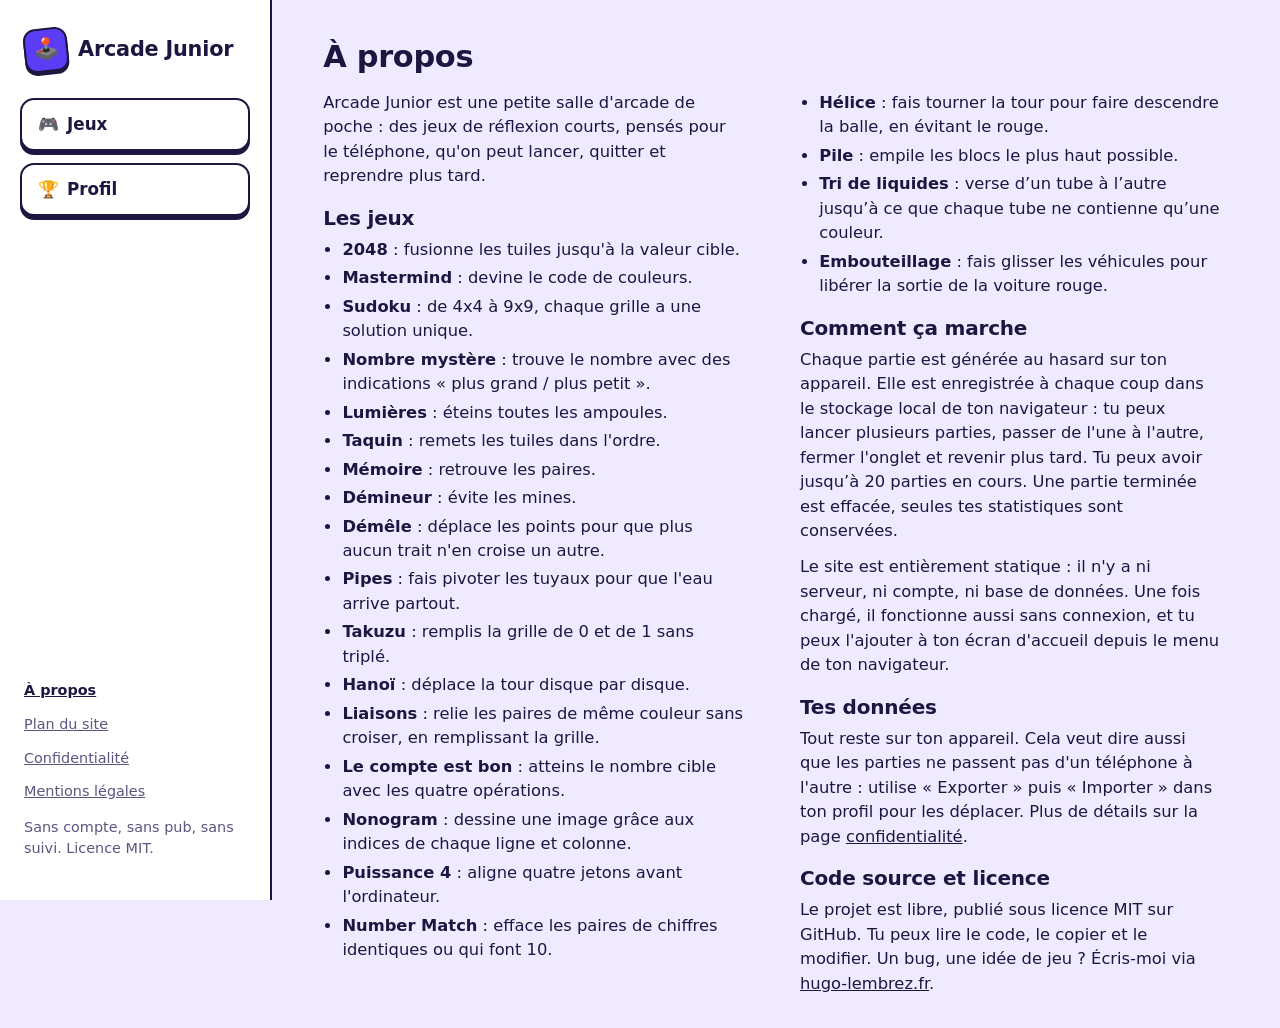
==== commit 59fca99d: "feat: add new game" ====
--- a/about.html
+++ b/about.html
@@ -64,6 +64,8 @@
       <li><strong>Number Match</strong> : efface les paires de chiffres identiques ou qui font 10.</li>
       <li><strong>Hélice</strong> : fais tourner la tour pour faire descendre la balle, en évitant le rouge.</li>
       <li><strong>Pile</strong> : empile les blocs le plus haut possible.</li>
+      <li><strong>Tri de liquides</strong> : verse d’un tube à l’autre jusqu’à ce que chaque tube ne contienne qu’une couleur.</li>
+      <li><strong>Embouteillage</strong> : fais glisser les véhicules pour libérer la sortie de la voiture rouge.</li>
     </ul>
 
     <h2>Comment ça marche</h2>
--- a/css/style.css
+++ b/css/style.css
@@ -136,7 +136,11 @@
 .game-badge { padding: 1px 8px; border: 2px solid var(--line); border-radius: 99px; background: var(--surface); font-size: 0.72rem; font-weight: 800; }
 .game-badge.lab { background: var(--sun); color: #1c1740; }
 .fav-btn { position: absolute; top: 6px; right: 6px; display: grid; place-items: center; width: 38px; height: 38px; padding: 0; border: 0; border-radius: 50%; background: transparent; color: var(--ink); font-size: 1.35rem; line-height: 1; }
-.fav-btn.on { color: #ffb800; text-shadow: 0 1px 0 var(--line); }
+.fav-btn svg { width: 24px; height: 24px; overflow: visible; }
+.fav-btn .star-line { color: color-mix(in srgb, var(--ink) 70%, transparent); }
+.fav-btn .star-fill { fill: #ffcf3f; stroke: var(--line); stroke-width: 1.4px; stroke-linejoin: round; paint-order: stroke; }
+.fav-btn.pop svg { animation: starpop 0.35s ease-out; }
+@keyframes starpop { 40% { transform: scale(1.35) rotate(-12deg); } }
 .fav-btn:focus-visible { outline: 3px solid var(--grape); outline-offset: 0; }
 
 .sessions { list-style: none; margin: 0; padding: 0; display: grid; gap: 12px; }
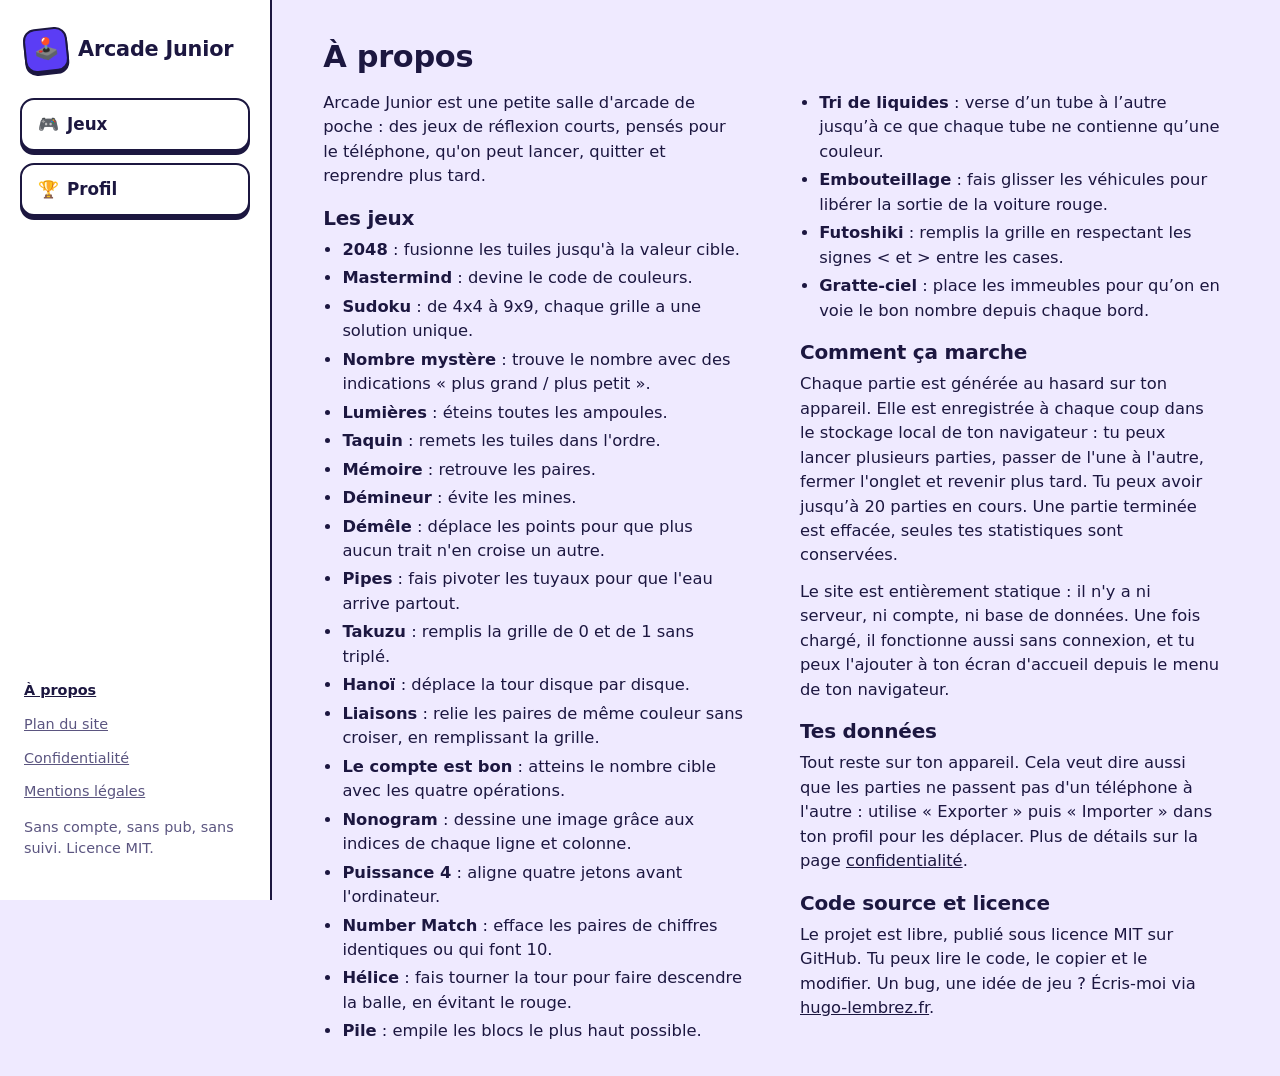
==== commit 9611f562: "feat: add new game and FF game" ====
--- a/about.html
+++ b/about.html
@@ -66,6 +66,8 @@
       <li><strong>Pile</strong> : empile les blocs le plus haut possible.</li>
       <li><strong>Tri de liquides</strong> : verse d’un tube à l’autre jusqu’à ce que chaque tube ne contienne qu’une couleur.</li>
       <li><strong>Embouteillage</strong> : fais glisser les véhicules pour libérer la sortie de la voiture rouge.</li>
+      <li><strong>Futoshiki</strong> : remplis la grille en respectant les signes &lt; et &gt; entre les cases.</li>
+      <li><strong>Gratte-ciel</strong> : place les immeubles pour qu’on en voie le bon nombre depuis chaque bord.</li>
     </ul>
 
     <h2>Comment ça marche</h2>
--- a/css/style.css
+++ b/css/style.css
@@ -286,6 +286,121 @@
 .sd-cell.bad { color: var(--danger); background: color-mix(in srgb, var(--danger) 18%, transparent); }
 .sd { --w: var(--board); }
 .sd-pad { width: var(--w); display: grid; grid-template-columns: repeat(auto-fill, minmax(56px, 1fr)); gap: 10px; }
+
+/* Futoshiki : 2n − 1 pistes, les cases sur les pistes impaires, les signes entre elles */
+.fu, .sk { display: flex; flex-direction: column; align-items: center; gap: 14px; width: 100%; padding-bottom: 24px; --w: var(--board); }
+.sd-pad.fu-pad, .sd-pad.sk-pad { grid-template-columns: repeat(var(--k), minmax(0, 1fr)); gap: 6px; }
+.fu-board { --cell: calc(var(--w) / (var(--n) * 1.45 - 0.45)); width: var(--w); aspect-ratio: 1; display: grid; grid-template-columns: repeat(var(--m), minmax(0, 1fr) minmax(0, 0.45fr)) minmax(0, 1fr); grid-template-rows: repeat(var(--m), minmax(0, 1fr) minmax(0, 0.45fr)) minmax(0, 1fr); }
+.fu-cell, .sk-cell { grid-row: var(--gr); grid-column: var(--gc); display: grid; place-items: center; min-width: 0; padding: 0; border: 3px solid var(--line); border-radius: 10px; background: var(--surface); font-weight: 700; color: var(--grape); }
+.fu-cell { font-size: calc(var(--cell) * 0.55); }
+.fu-sign { grid-row: var(--gr); grid-column: var(--gc); display: grid; place-items: center; font-size: calc(var(--cell) * 0.5); font-weight: 900; line-height: 1; color: var(--ink); user-select: none; }
+.fu-sign.bad { color: var(--danger); }
+.fu-cell.given, .sk-cell.given { color: var(--ink); font-weight: 800; background: color-mix(in srgb, var(--ink) 10%, var(--surface)); }
+.fu-cell.peer, .sk-cell.peer { background: color-mix(in srgb, var(--grape) 14%, var(--surface)); }
+.fu-cell.sel, .sk-cell.sel { background: var(--sun); color: #1c1740; }
+.fu-cell.bad, .sk-cell.bad { color: var(--danger); background: color-mix(in srgb, var(--danger) 18%, var(--surface)); }
+
+/* Gratte-ciel : indices sur le pourtour, immeubles au centre (teinte selon la hauteur) */
+.sk-board { --cell: calc(var(--w) / (var(--n) + 1.3)); width: var(--w); aspect-ratio: 1; display: grid; grid-template-columns: minmax(0, 0.65fr) repeat(var(--n), minmax(0, 1fr)) minmax(0, 0.65fr); grid-template-rows: minmax(0, 0.65fr) repeat(var(--n), minmax(0, 1fr)) minmax(0, 0.65fr); gap: 4px; }
+.sk-cell { font-size: calc(var(--cell) * 0.5); background: color-mix(in srgb, var(--grape) calc(var(--v, 0) * 45%), var(--surface)); }
+.sk-clue { grid-row: var(--gr); grid-column: var(--gc); display: grid; place-items: center; font-size: calc(var(--cell) * 0.4); font-weight: 800; color: var(--ink); user-select: none; }
+.sk-clue.ok { color: var(--muted); opacity: 0.5; }
+.sk-clue.bad { color: var(--danger); }
+
+/* Accueil par catégories (laboratoire) */
+.sr-only { position: absolute; width: 1px; height: 1px; overflow: hidden; clip: rect(0 0 0 0); white-space: nowrap; }
+.cat-chips { display: flex; gap: 8px; overflow-x: auto; padding: 2px 2px 8px; scrollbar-width: none; }
+.cat-chips::-webkit-scrollbar { display: none; }
+.chip { flex: none; display: inline-flex; align-items: center; gap: 6px; padding: 7px 12px; border: 2.5px solid var(--line); border-radius: 999px; background: var(--surface); box-shadow: 0 3px 0 var(--line); color: var(--ink); font: inherit; font-size: 0.92rem; font-weight: 800; cursor: pointer; }
+.chip:active { transform: translateY(2px); box-shadow: 0 1px 0 var(--line); }
+.chip-count { padding: 0 7px; border-radius: 999px; background: var(--surface-2); color: var(--muted); font-size: 0.78rem; }
+.cat-section { scroll-margin-top: 12px; }
+.cat-section h3 { margin: 0; font-size: 1.15rem; }
+.cat-section .section-head { flex-wrap: wrap; row-gap: 0; }
+
+/* Reversi */
+.rv, .cg, .hi, .pg, .bl, .si, .sc { display: flex; flex-direction: column; align-items: center; gap: 14px; width: 100%; padding-bottom: 24px; }
+.rv-board { width: var(--board); aspect-ratio: 1; display: grid; grid-template-columns: repeat(8, minmax(0, 1fr)); gap: 3px; padding: 6px; border: 3px solid var(--line); border-radius: 14px; background: #1d6b46; box-shadow: 0 5px 0 var(--line); }
+.rv-cell { display: grid; place-items: center; min-width: 0; padding: 0; border: 0; border-radius: 4px; background: #2a9461; }
+.rv-cell > *, .rv-cell::after { grid-area: 1 / 1; }
+.rv-cell:disabled { opacity: 1; cursor: default; }
+.rv-cell.hint { cursor: pointer; }
+.rv-cell.hint::after { content: ''; width: 28%; height: 28%; border-radius: 50%; background: rgba(0, 0, 0, 0.3); }
+.rv-cell.last { box-shadow: inset 0 0 0 3px #ffd43b; }
+.rv-disc { width: 82%; height: 82%; border-radius: 50%; }
+.rv-disc.p1 { background: #191919; box-shadow: inset 0 -3px 0 rgba(255, 255, 255, 0.14); }
+.rv-disc.p2 { background: #f6f6f6; box-shadow: inset 0 -3px 0 rgba(0, 0, 0, 0.2); }
+.rv-disc.flip { animation: rvflip 0.35s ease; }
+@keyframes rvflip { from { transform: scaleX(0); } }
+
+/* Cages */
+.cg { --w: var(--board); }
+.sd-pad.cg-pad { grid-template-columns: repeat(var(--k), minmax(0, 1fr)); gap: 6px; }
+.cg-board { --cell: calc(var(--w) / var(--n)); width: var(--w); aspect-ratio: 1; display: grid; grid-template-columns: repeat(var(--n), minmax(0, 1fr)); grid-template-rows: repeat(var(--n), minmax(0, 1fr)); border: 3px solid var(--line); border-radius: 10px; background: var(--surface); overflow: hidden; }
+.cg-cell { position: relative; display: grid; place-items: center; min-width: 0; padding: 0; border: 0; border-right: 1px solid color-mix(in srgb, var(--ink) 22%, transparent); border-bottom: 1px solid color-mix(in srgb, var(--ink) 22%, transparent); border-radius: 0; background: transparent; font-size: calc(var(--cell) * 0.48); font-weight: 700; color: var(--grape); }
+.cg-cell.bx-r { border-right: 3px solid var(--line); }
+.cg-cell.bx-b { border-bottom: 3px solid var(--line); }
+.cg-label { position: absolute; top: 3px; left: 4px; font-size: max(10px, calc(var(--cell) * 0.2)); font-weight: 800; line-height: 1; color: var(--ink); }
+.cg-cell.given { color: var(--ink); font-weight: 800; background: color-mix(in srgb, var(--ink) 8%, transparent); }
+.cg-cell.peer { background: color-mix(in srgb, var(--grape) 12%, transparent); }
+.cg-cell.sel { background: var(--sun); color: #1c1740; }
+.cg-cell.sel .cg-label { color: #1c1740; }
+.cg-cell.bad { color: var(--danger); background: color-mix(in srgb, var(--danger) 16%, transparent); }
+
+/* Hitori */
+.hi-board { --cell: calc(var(--board) / var(--n)); width: var(--board); aspect-ratio: 1; display: grid; grid-template-columns: repeat(var(--n), minmax(0, 1fr)); gap: 4px; }
+.hi-cell { min-width: 0; padding: 0; border: 2.5px solid var(--line); border-radius: 10px; background: var(--surface); font-size: calc(var(--cell) * 0.42); font-weight: 800; color: var(--ink); transition: border-radius 0.15s; }
+.hi-cell.black { background: #0e0b24; border-color: #0e0b24; color: #5e5885; }
+.hi-cell.circle { border-radius: 50%; border-color: var(--grape); color: var(--grape); box-shadow: inset 0 0 0 2px var(--grape); }
+.hi-cell.bad { color: var(--danger); border-color: var(--danger); }
+.hi-cell.black.bad { background: var(--danger); color: #fff; }
+
+/* Solitaire à billes */
+.pg-board { width: var(--board); aspect-ratio: 1; display: grid; grid-template-columns: repeat(7, minmax(0, 1fr)); gap: 5px; padding: 10px; border: 3px solid var(--line); border-radius: 26px; background: #a0673a; box-shadow: 0 5px 0 var(--line); }
+.pg-hole { display: grid; place-items: center; min-width: 0; padding: 0; border: 0; border-radius: 50%; background: rgba(0, 0, 0, 0.32); box-shadow: inset 0 3px 4px rgba(0, 0, 0, 0.35); }
+.pg-peg { width: 80%; height: 80%; border-radius: 50%; background: radial-gradient(circle at 35% 30%, #fff 0 10%, #4cc9f0 14% 55%, #1b6ca8 100%); transform: scale(0); transition: transform 0.15s; }
+.pg-hole.on .pg-peg { transform: scale(1); }
+.pg-hole.sel .pg-peg { background: radial-gradient(circle at 35% 30%, #fff 0 10%, #ffd43b 14% 55%, #c78a00 100%); transform: scale(1.1); }
+.pg-hole.target { background: rgba(255, 212, 59, 0.45); box-shadow: inset 0 0 0 3px #ffd43b; cursor: pointer; }
+
+/* Blocs */
+.bl { --w: var(--board); }
+.bl-board { width: var(--w); aspect-ratio: 1; display: grid; grid-template-columns: repeat(var(--n), minmax(0, 1fr)); gap: 3px; padding: 5px; border: 3px solid var(--line); border-radius: 12px; background: var(--surface); }
+.bl-cell { min-width: 0; padding: 0; border: 0; border-radius: 4px; background: color-mix(in srgb, var(--ink) 9%, transparent); }
+.bl-cell.on { background: var(--k); box-shadow: inset 0 -3px 0 rgba(0, 0, 0, 0.2); }
+.bl-cell.ghost { background: color-mix(in srgb, var(--k) 55%, transparent); }
+.bl-cell.ghost.no { background: color-mix(in srgb, var(--danger) 40%, transparent); }
+.bl-cell.clear { animation: blclear 0.4s ease-out; }
+@keyframes blclear { from { background: #fff; } }
+.bl-tray { width: var(--w); display: grid; grid-template-columns: repeat(3, minmax(0, 1fr)); gap: 10px; }
+.bl-slot { display: grid; place-items: center; height: calc(var(--w) / 3.3); padding: 6px; border: 2.5px solid var(--line); border-radius: 14px; background: var(--surface); box-shadow: 0 3px 0 var(--line); }
+.bl-slot.empty { border-style: dashed; box-shadow: none; opacity: 0.4; }
+.bl-slot.sel { background: color-mix(in srgb, var(--sun) 20%, var(--surface)); outline: 3px solid var(--sun); outline-offset: 2px; }
+.bl-slot.stuck .bl-piece { opacity: 0.3; }
+.bl-piece { --u: min(16px, calc(var(--w) / 22)); display: grid; grid-template-columns: repeat(var(--pw), var(--u)); grid-template-rows: repeat(var(--ph), var(--u)); gap: 2px; }
+.bl-piece span { grid-row: var(--r); grid-column: var(--c); border-radius: 3px; background: var(--k); }
+
+/* Serpent et casse-briques */
+.arc-canvas.sq-canvas { height: auto; aspect-ratio: 1; min-height: 0; }
+.sn-pad { display: grid; grid-template-columns: repeat(3, 64px); grid-template-rows: repeat(2, 50px); gap: 6px; }
+.sn-pad .key { min-height: 0; font-size: 1.2rem; }
+.sn-up { grid-area: 1 / 2; } .sn-left { grid-area: 2 / 1; } .sn-down { grid-area: 2 / 2; } .sn-right { grid-area: 2 / 3; }
+
+/* Simon */
+.si-board { width: min(var(--board), 420px); aspect-ratio: 1; display: grid; grid-template-columns: repeat(2, minmax(0, 1fr)); gap: 12px; }
+.si-board.n6 { grid-template-columns: repeat(3, minmax(0, 1fr)); aspect-ratio: 3 / 2; }
+.si-pad { position: relative; display: grid; place-items: center; min-width: 0; padding: 0; border: 3px solid var(--line); border-radius: 22px; background: color-mix(in srgb, var(--k) 40%, #1b1640); box-shadow: 0 5px 0 var(--line); color: rgba(255, 255, 255, 0.7); font-size: 2.2rem; transition: background 0.1s, transform 0.1s; }
+.si-pad small { position: absolute; right: 12px; bottom: 8px; font-size: 0.95rem; font-weight: 800; }
+.si-pad:disabled { opacity: 1; cursor: default; }
+.si-pad.lit { background: var(--k); color: #fff; transform: scale(0.97); box-shadow: 0 0 26px var(--k), 0 2px 0 var(--line); }
+.si-pad.hint { outline: 4px dashed var(--danger); outline-offset: 3px; }
+
+/* Table de Schulte */
+.sc-board { --cell: calc(var(--board) / var(--n)); width: var(--board); aspect-ratio: 1; display: grid; grid-template-columns: repeat(var(--n), minmax(0, 1fr)); gap: 6px; }
+.sc-cell { min-width: 0; padding: 0; border: 2.5px solid var(--line); border-radius: 12px; background: var(--surface); box-shadow: 0 3px 0 var(--line); font-size: calc(var(--cell) * 0.36); font-weight: 800; color: var(--ink); }
+.sc-cell.done { background: color-mix(in srgb, #2ecc71 25%, var(--surface)); color: var(--muted); box-shadow: none; transform: translateY(3px); }
+.sc-cell.miss { animation: scmiss 0.3s; }
+@keyframes scmiss { 30% { transform: translateX(-5px); background: color-mix(in srgb, var(--danger) 30%, var(--surface)); } 60% { transform: translateX(5px); } }
 
 /* Démêle */
 .ud { display: flex; flex-direction: column; align-items: center; gap: 14px; width: 100%; padding-bottom: 24px; }
@@ -592,7 +707,16 @@
   .nb-pad { gap: 8px; }
   .nb-pad .key { min-height: 44px; }
   .mem-board, .ms-board { --w: min(var(--board), max(200px, calc((var(--avail) - 90px) / var(--ratio)))); }
-  .g2048, .lo, .tq, .mem, .ms, .sd, .ud, .pp, .tk, .hn, .fl, .cb, .ng, .c4g, .nm, .ws, .rh, .arc { gap: 12px; padding-bottom: 0; }
+  .g2048, .lo, .tq, .mem, .ms, .sd, .ud, .pp, .tk, .hn, .fl, .cb, .ng, .c4g, .nm, .ws, .rh, .arc, .fu, .sk, .rv, .cg, .hi, .pg, .bl, .si, .sc { gap: 12px; padding-bottom: 0; }
+  .rv-board, .hi-board, .sc-board, .pg-board { width: min(var(--board), calc(var(--avail) - 76px)); }
+  .pg-board { width: min(var(--board), calc(var(--avail) - 140px)); }
+  .cg { --w: min(var(--board), max(240px, calc(var(--avail) - 64px))); }
+  .cg-pad .key { min-height: 44px; font-size: 1.15rem; }
+  .bl { --w: min(var(--board), calc((var(--avail) - 90px) / 1.36)); }
+  .arc-canvas.sq-canvas { width: min(var(--board), calc(var(--avail) - 70px)); height: auto; }
+  .sn-pad { display: none; } /* sur ordinateur, les flèches du clavier suffisent */
+  .si-board { width: min(var(--board), calc(var(--avail) - 80px)); }
+  .si-board.n6 { width: min(var(--board), calc((var(--avail) - 80px) * 1.5)); }
   .nm { --w: min(var(--board), 460px); }
   .ws-tubes { width: min(var(--board), 560px); }
   .rh-board, .rh-actions { width: min(var(--board), calc(var(--avail) - 64px)); }
@@ -602,6 +726,8 @@
   .cb-tile { min-height: 54px; }
   .c4-col:not(:disabled):hover { background: rgba(255, 255, 255, 0.1); }
   .sd { --w: min(var(--board), max(240px, calc(var(--avail) - 52px))); }
+  .fu, .sk { --w: min(var(--board), max(240px, calc(var(--avail) - 64px))); }
+  .fu-pad .key, .sk-pad .key { min-height: 44px; font-size: 1.15rem; }
   .sd-pad { grid-template-columns: repeat(var(--n), minmax(0, 1fr)); gap: 6px; }
   .sd-pad .key, .sd-tools .key { min-height: 44px; }
   .sd-pad .key { font-size: 1.15rem; }
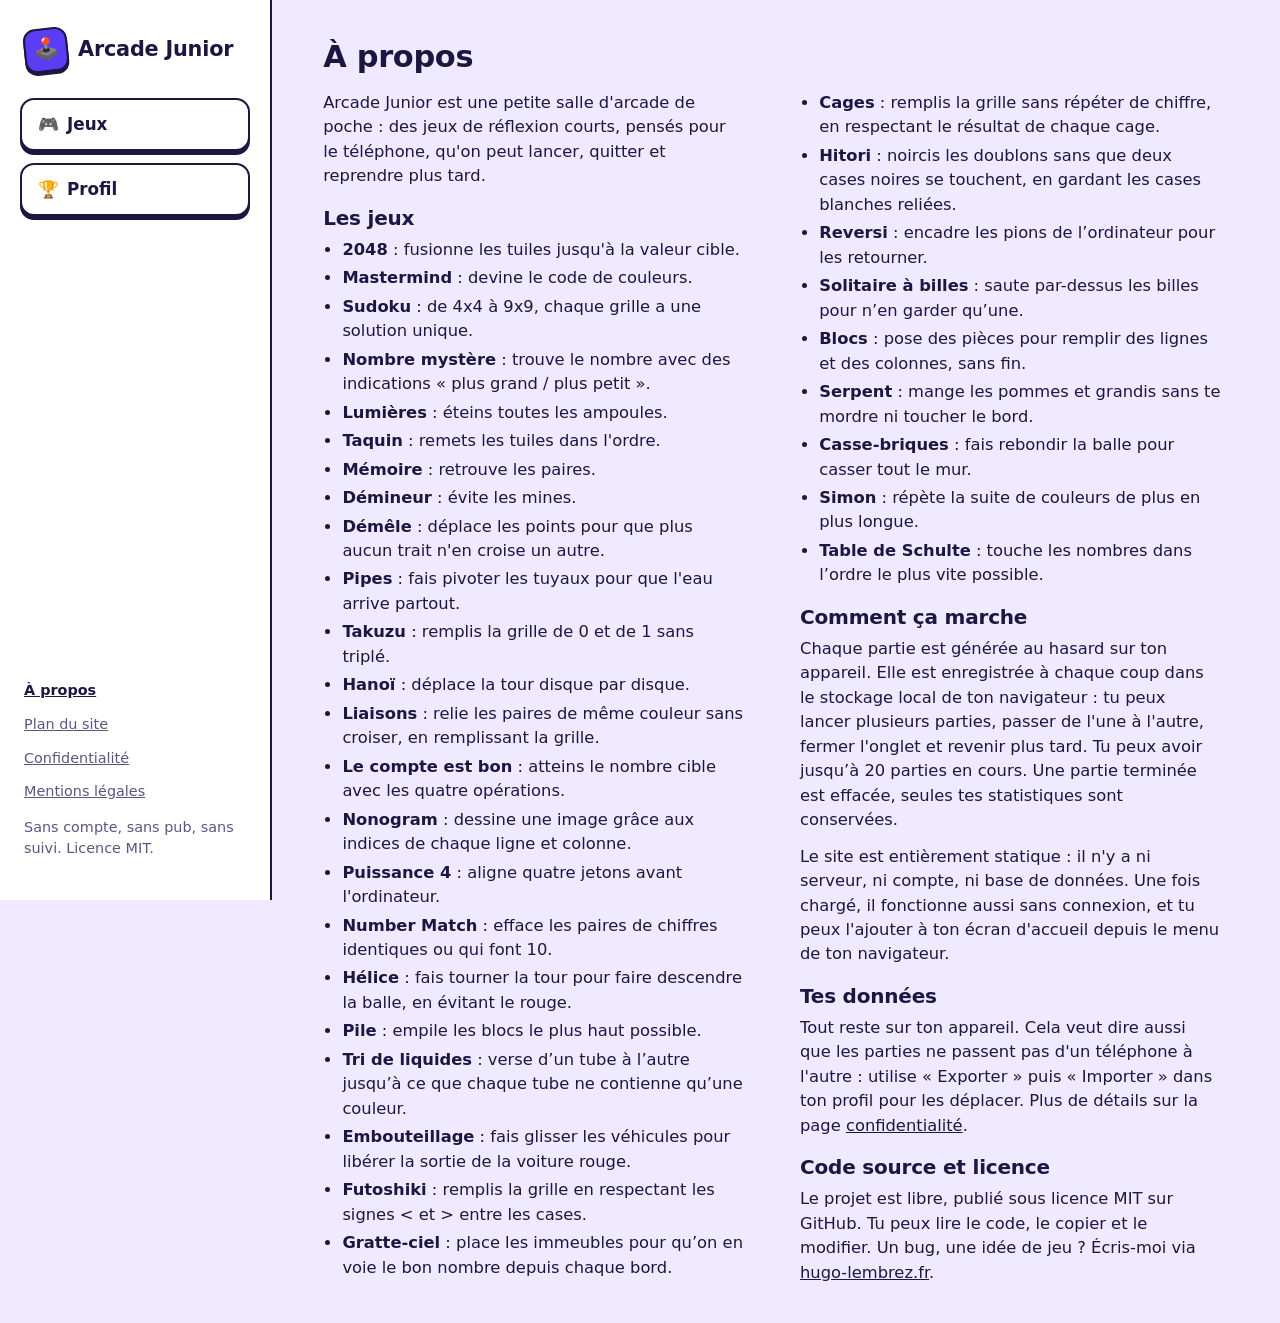
==== commit 141ed5be: "Publier les 9 jeux du laboratoire (Cages, Hitori, Reversi, Billes, Blocs, Serpent, Casse-briques, Si" ====
--- a/about.html
+++ b/about.html
@@ -68,6 +68,15 @@
       <li><strong>Embouteillage</strong> : fais glisser les véhicules pour libérer la sortie de la voiture rouge.</li>
       <li><strong>Futoshiki</strong> : remplis la grille en respectant les signes &lt; et &gt; entre les cases.</li>
       <li><strong>Gratte-ciel</strong> : place les immeubles pour qu’on en voie le bon nombre depuis chaque bord.</li>
+      <li><strong>Cages</strong> : remplis la grille sans répéter de chiffre, en respectant le résultat de chaque cage.</li>
+      <li><strong>Hitori</strong> : noircis les doublons sans que deux cases noires se touchent, en gardant les cases blanches reliées.</li>
+      <li><strong>Reversi</strong> : encadre les pions de l’ordinateur pour les retourner.</li>
+      <li><strong>Solitaire à billes</strong> : saute par-dessus les billes pour n’en garder qu’une.</li>
+      <li><strong>Blocs</strong> : pose des pièces pour remplir des lignes et des colonnes, sans fin.</li>
+      <li><strong>Serpent</strong> : mange les pommes et grandis sans te mordre ni toucher le bord.</li>
+      <li><strong>Casse-briques</strong> : fais rebondir la balle pour casser tout le mur.</li>
+      <li><strong>Simon</strong> : répète la suite de couleurs de plus en plus longue.</li>
+      <li><strong>Table de Schulte</strong> : touche les nombres dans l’ordre le plus vite possible.</li>
     </ul>
 
     <h2>Comment ça marche</h2>
--- a/css/style.css
+++ b/css/style.css
@@ -71,7 +71,7 @@
 .muted { color: var(--muted); }
 [hidden] { display: none !important; }
 
-main { width: min(100%, 640px); margin: 0 auto; padding: 8px 16px 24px; display: grid; gap: 28px; }
+main { width: min(100%, 640px); margin: 0 auto; padding: 8px 16px 24px; display: grid; grid-template-columns: minmax(0, 1fr); gap: 28px; } /* minmax : une rangée qui défile (catégories) ne doit pas élargir la page */
 
 /* ---------- Entête, pied de page, barre d'onglets ---------- */
 
@@ -125,12 +125,12 @@
 .hero .btn-primary { background: var(--sun); color: #1c1740; }
 
 .games { display: grid; grid-template-columns: repeat(2, minmax(0, 1fr)); gap: 14px; }
-.game-card { position: relative; display: flex; flex-direction: column; align-items: flex-start; gap: 4px; padding: 14px 14px 16px; min-height: 148px; text-align: left; border: 2.5px solid var(--line); border-radius: 20px; background: color-mix(in srgb, var(--c) 32%, var(--surface)); box-shadow: 0 5px 0 var(--line); transition: transform 0.08s, box-shadow 0.08s; }
+.game-card { position: relative; min-width: 0; overflow-wrap: anywhere; display: flex; flex-direction: column; align-items: flex-start; gap: 4px; padding: 14px 14px 16px; min-height: 148px; text-align: left; border: 2.5px solid var(--line); border-radius: 20px; background: color-mix(in srgb, var(--c) 32%, var(--surface)); box-shadow: 0 5px 0 var(--line); transition: transform 0.08s, box-shadow 0.08s; }
 .game-card:active { transform: translateY(5px); box-shadow: 0 0 0 var(--line); }
 .game-emoji { display: grid; place-items: center; width: 52px; height: 52px; margin-bottom: 6px; border: 2.5px solid var(--line); border-radius: 15px; background: var(--c); font-size: 1.7rem; transform: rotate(-4deg); }
 .game-card strong { font-size: 1.1rem; font-weight: 800; }
 .game-tag { font-size: 0.88rem; line-height: 1.3; color: var(--muted); }
-.game-tile { position: relative; display: grid; }
+.game-tile { position: relative; display: grid; grid-template-columns: minmax(0, 1fr); }
 .game-tile > .game-card { padding-right: 44px; }
 .game-meta { display: flex; flex-wrap: wrap; gap: 4px; margin-top: auto; padding-top: 4px; }
 .game-badge { padding: 1px 8px; border: 2px solid var(--line); border-radius: 99px; background: var(--surface); font-size: 0.72rem; font-weight: 800; }
@@ -143,14 +143,15 @@
 @keyframes starpop { 40% { transform: scale(1.35) rotate(-12deg); } }
 .fav-btn:focus-visible { outline: 3px solid var(--grape); outline-offset: 0; }
 
-.sessions { list-style: none; margin: 0; padding: 0; display: grid; gap: 12px; }
+.sessions { list-style: none; margin: 0; padding: 0; display: grid; grid-template-columns: minmax(0, 1fr); gap: 12px; }
 .session { display: flex; align-items: stretch; gap: 10px; }
 .session-main { flex: 1; min-width: 0; display: flex; align-items: center; gap: 12px; padding: 10px 14px 10px 10px; border: 2.5px solid var(--line); border-radius: 18px; background: color-mix(in srgb, var(--c) 32%, var(--surface)); box-shadow: var(--shadow); text-decoration: none; transition: transform 0.08s, box-shadow 0.08s; }
 .session-main:active { transform: translateY(4px); box-shadow: none; }
 .session-emoji { display: grid; place-items: center; flex: none; width: 44px; height: 44px; border: 2.5px solid var(--line); border-radius: 13px; background: var(--c); font-size: 1.4rem; }
-.session-text { display: flex; flex-direction: column; min-width: 0; line-height: 1.25; }
+.session-text { flex: 1; display: flex; flex-direction: column; min-width: 0; line-height: 1.25; }
+.session-text > * { overflow: hidden; text-overflow: ellipsis; white-space: nowrap; } /* petit écran : on coupe le texte plutôt que d'élargir la page */
 .session-text span { font-size: 0.85rem; color: var(--muted); }
-.session-go { margin-left: auto; font-weight: 800; font-size: 0.9rem; }
+.session-go { flex: none; margin-left: auto; font-weight: 800; font-size: 0.9rem; }
 .session > .icon-btn { align-self: center; }
 
 /* ---------- Partie ---------- */
@@ -221,7 +222,7 @@
 .nb-tries i.used { background: transparent; border-style: dashed; border-color: var(--muted); }
 .nb-display { width: 100%; padding: 8px; text-align: center; font-size: 3.2rem; font-weight: 800; line-height: 1.1; font-variant-numeric: tabular-nums; border: 2.5px solid var(--line); border-radius: 18px; background: var(--surface); box-shadow: 0 5px 0 var(--line); }
 .nb-display.empty { color: var(--muted); }
-.nb-history { list-style: none; margin: 0; padding: 0; width: 100%; display: grid; gap: 6px; max-height: 130px; overflow-y: auto; }
+.nb-history { list-style: none; margin: 0; padding: 0; width: 100%; display: grid; grid-template-columns: minmax(0, 1fr); gap: 6px; max-height: 130px; overflow-y: auto; }
 .nb-history li { display: flex; justify-content: space-between; align-items: center; padding: 6px 12px; border: 2.5px solid var(--line); border-radius: 12px; background: var(--surface); font-weight: 700; }
 .nb-history li.hit { background: var(--sun); color: #1c1740; }
 .nb-pad { width: 100%; display: grid; grid-template-columns: repeat(3, minmax(0, 1fr)); gap: 10px; }
@@ -472,7 +473,7 @@
 .cb-op { font-size: 1.7rem; }
 .cb-op.on { background: var(--grape); color: var(--on-grape); }
 .cb-actions { display: flex; gap: 10px; width: 100%; }
-.cb-actions .btn { flex: 1; }
+.cb-actions .btn { flex: 1; min-width: 0; }
 /* Historique : au plus 5 opérations, en pastilles qui passent à la ligne (jamais de défilement interne). */
 .cb-log { list-style: none; margin: 0; padding: 0; width: 100%; display: flex; flex-wrap: wrap; gap: 6px; font-variant-numeric: tabular-nums; }
 .cb-log li { padding: 2px 10px; border-radius: 8px; background: var(--surface-2); color: var(--muted); font-size: 0.88rem; font-weight: 700; }
@@ -533,7 +534,7 @@
 .ws-tube.sel::before { background: var(--sun); }
 .ws-tube:focus-visible { outline: 3px solid var(--grape); outline-offset: 4px; border-radius: 8px; }
 .ws-actions, .rh-actions { display: flex; gap: 10px; width: var(--board); }
-.ws-actions .btn, .rh-actions .btn { flex: 1; }
+.ws-actions .btn, .rh-actions .btn { flex: 1; min-width: 0; } /* très petit écran : le texte passe à la ligne au lieu de déborder */
 
 /* Embouteillage */
 .rh { display: flex; flex-direction: column; align-items: center; gap: 14px; width: 100%; padding-bottom: 24px; }
@@ -570,19 +571,19 @@
 .sheet-body { margin-bottom: 14px; }
 .sheet-actions { display: flex; gap: 10px; }
 .sheet-actions .btn { flex: 1; }
-.choices { display: grid; gap: 10px; margin-top: 12px; }
+.choices { display: grid; grid-template-columns: minmax(0, 1fr); gap: 10px; margin-top: 12px; }
 .choice { display: flex; flex-direction: column; align-items: flex-start; gap: 0; padding: 10px 14px; text-align: left; border: 2.5px solid var(--line); border-radius: 14px; background: color-mix(in srgb, var(--c, var(--grape)) 28%, var(--surface)); box-shadow: 0 4px 0 var(--line); transition: transform 0.08s, box-shadow 0.08s; }
 .choice:active { transform: translateY(4px); box-shadow: none; }
 .choice span { font-size: 0.88rem; color: var(--muted); }
 .choice-random { background: var(--surface); border-style: dashed; }
 .choice-danger { --c: var(--danger); }
-.howto { margin: 0 0 4px; padding: 0; list-style: none; display: grid; gap: 8px; color: var(--muted); font-size: 0.95rem; line-height: 1.4; }
+.howto { margin: 0 0 4px; padding: 0; list-style: none; display: grid; grid-template-columns: minmax(0, 1fr); gap: 8px; color: var(--muted); font-size: 0.95rem; line-height: 1.4; }
 .howto li { padding-left: 22px; position: relative; }
 .howto li::before { content: "•"; position: absolute; left: 6px; color: var(--ink); font-weight: 800; }
 .result-line { font-weight: 700; margin-bottom: 4px; }
 .result-score { font-size: 2.2rem; font-weight: 800; line-height: 1.1; margin-bottom: 4px; }
 .result-best { font-weight: 800; color: var(--good); }
-.field { display: grid; gap: 6px; font-weight: 700; margin-bottom: 14px; }
+.field { display: grid; grid-template-columns: minmax(0, 1fr); gap: 6px; font-weight: 700; margin-bottom: 14px; }
 .input { width: 100%; min-height: 46px; padding: 8px 12px; border: 2.5px solid var(--line); border-radius: 12px; background: var(--surface); color: var(--ink); font: inherit; font-weight: 700; }
 .avatars { display: grid; grid-template-columns: repeat(6, minmax(0, 1fr)); gap: 8px; }
 .avatar-opt { aspect-ratio: 1; border: 2.5px solid var(--line); border-radius: 12px; background: var(--surface); font-size: 1.5rem; padding: 0; }
@@ -603,7 +604,7 @@
 .tile { display: flex; flex-direction: column; padding: 12px 14px; border: 2.5px solid var(--line); border-radius: 16px; background: var(--surface); box-shadow: 0 4px 0 var(--line); line-height: 1.2; }
 .tile strong { font-size: 1.8rem; font-weight: 800; font-variant-numeric: tabular-nums; }
 .tile span { color: var(--muted); font-size: 0.9rem; font-weight: 600; }
-.stats { list-style: none; margin: 0; padding: 0; display: grid; gap: 10px; }
+.stats { list-style: none; margin: 0; padding: 0; display: grid; grid-template-columns: minmax(0, 1fr); gap: 10px; }
 .stat { padding: 12px 14px; border: 2.5px solid var(--line); border-radius: 16px; background: color-mix(in srgb, var(--c) 22%, var(--surface)); }
 .stat-head { display: flex; flex-wrap: wrap; align-items: baseline; justify-content: space-between; gap: 2px 12px; }
 .stat-head span { font-size: 0.85rem; }
@@ -630,7 +631,7 @@
 .prose ul { padding-left: 1.2rem; margin: 0 0 0.75rem; }
 .prose li { margin-bottom: 4px; }
 .prose table { width: 100%; border-collapse: collapse; margin: 8px 0 16px; font-size: 0.92rem; }
-.prose th, .prose td { text-align: left; vertical-align: top; padding: 8px 10px; border: 2px solid var(--line); }
+.prose th, .prose td { text-align: left; vertical-align: top; padding: 8px 10px; border: 2px solid var(--line); overflow-wrap: anywhere; } /* les clés comme aj:settings peuvent passer à la ligne sur petit écran */
 .prose th { background: var(--surface-2); }
 .prose code { padding: 1px 6px; border-radius: 6px; background: var(--surface-2); font-size: 0.9em; }
 .prose .updated { color: var(--muted); font-size: 0.9rem; }
@@ -650,7 +651,8 @@
 /* Sur téléphone : pas de colonne latérale, les conteneurs de colonnes sont transparents. */
 .side { display: none; }
 .play { display: contents; }
-.cols, .col { display: grid; gap: 28px; }
+/* Toutes les grilles d'une colonne : minmax(0, 1fr), sinon un élément rigide élargit la page entière sur téléphone. */
+.cols, .col { display: grid; grid-template-columns: minmax(0, 1fr); gap: 28px; }
 .col { align-content: start; }
 
 @media (min-width: 960px) {
@@ -690,7 +692,7 @@
   .topbar .icon-btn[aria-label^="Menu"] { display: none; }
   .play { display: grid; grid-template-columns: minmax(0, 1fr) 340px; gap: 48px; align-items: start; }
   .stage { padding-top: 0; }
-  .side { display: grid; gap: 14px; position: sticky; top: 28px; max-height: calc(100dvh - 150px); overflow-y: auto; align-content: start; }
+  .side { display: grid; grid-template-columns: minmax(0, 1fr); gap: 14px; position: sticky; top: 28px; max-height: calc(100dvh - 150px); overflow-y: auto; align-content: start; }
   .side-card { padding: 12px 14px 14px; border: 2.5px solid var(--line); border-radius: 18px; background: color-mix(in srgb, var(--c) 18%, var(--surface)); box-shadow: 0 4px 0 var(--line); }
   .side-card h2 { margin-bottom: 8px; font-size: 1.05rem; }
   .side .howto { gap: 4px; font-size: 0.88rem; line-height: 1.35; }
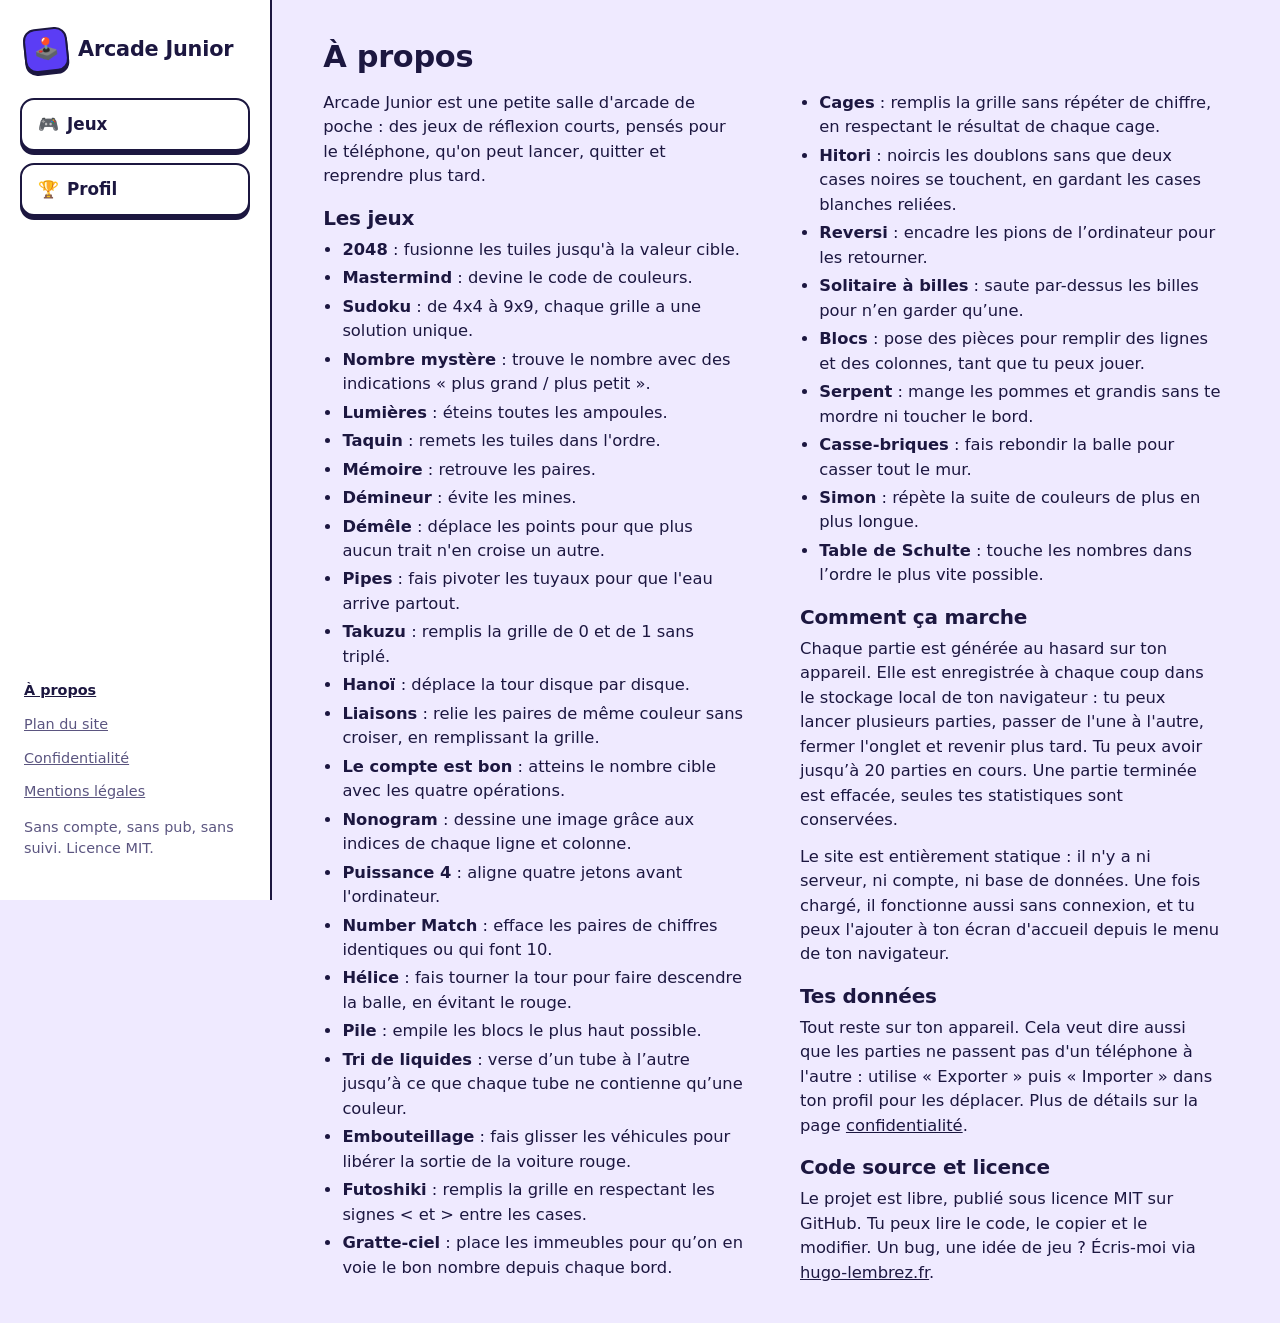
==== commit c7a93361: "Alléger les textes ajoutés (README, TODO, À propos) Co-Authored-By: Claude Sonnet 5.5 <noreply@anthr" ====
--- a/about.html
+++ b/about.html
@@ -72,7 +72,7 @@
       <li><strong>Hitori</strong> : noircis les doublons sans que deux cases noires se touchent, en gardant les cases blanches reliées.</li>
       <li><strong>Reversi</strong> : encadre les pions de l’ordinateur pour les retourner.</li>
       <li><strong>Solitaire à billes</strong> : saute par-dessus les billes pour n’en garder qu’une.</li>
-      <li><strong>Blocs</strong> : pose des pièces pour remplir des lignes et des colonnes, sans fin.</li>
+      <li><strong>Blocs</strong> : pose des pièces pour remplir des lignes et des colonnes, tant que tu peux jouer.</li>
       <li><strong>Serpent</strong> : mange les pommes et grandis sans te mordre ni toucher le bord.</li>
       <li><strong>Casse-briques</strong> : fais rebondir la balle pour casser tout le mur.</li>
       <li><strong>Simon</strong> : répète la suite de couleurs de plus en plus longue.</li>
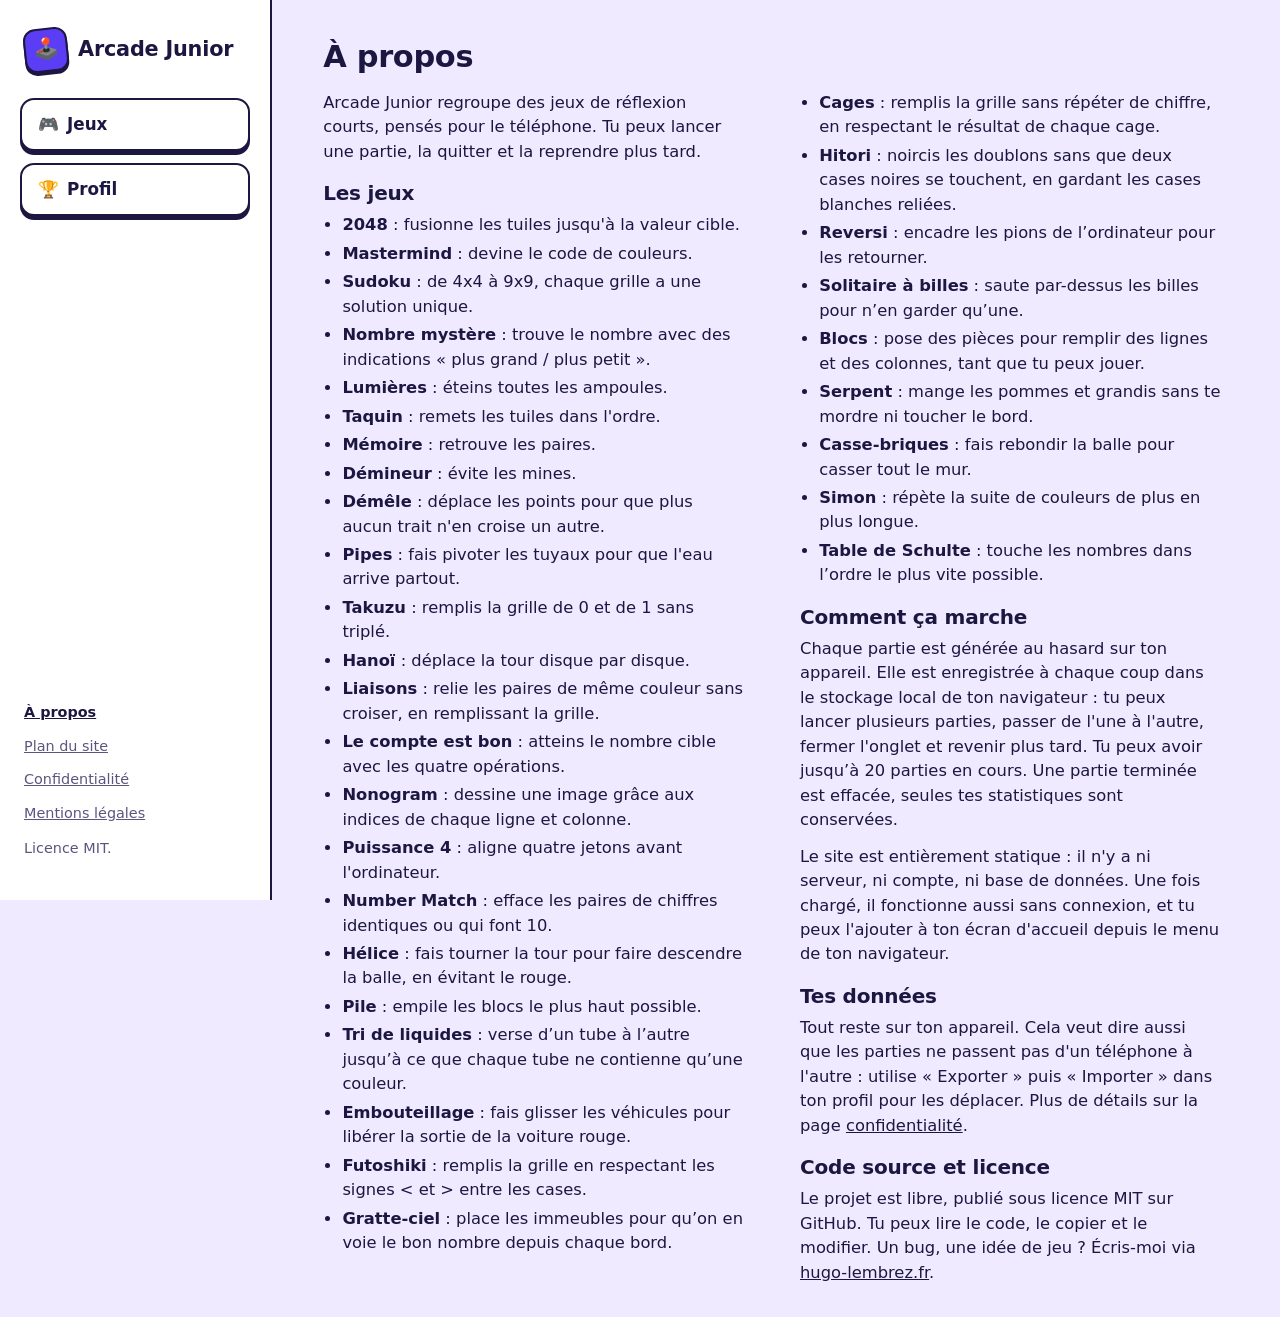
==== commit b4cfb5a4: "Alléger le style des textes (confidentialité, README, À propos, pied de page) Co-Authored-By: Claude" ====
--- a/about.html
+++ b/about.html
@@ -35,13 +35,13 @@
         <li><a href="privacy.html">Confidentialité</a></li>
         <li><a href="legal.html">Mentions légales</a></li>
         </ul>
-        <p>Sans compte, sans pub, sans suivi. Licence MIT.</p>
+        <p>Licence MIT.</p>
       </footer>
     </aside>
 
     <main class="prose prose-cols">
     <h1>À propos</h1>
-    <p>Arcade Junior est une petite salle d'arcade de poche : des jeux de réflexion courts, pensés pour le téléphone, qu'on peut lancer, quitter et reprendre plus tard.</p>
+    <p>Arcade Junior regroupe des jeux de réflexion courts, pensés pour le téléphone. Tu peux lancer une partie, la quitter et la reprendre plus tard.</p>
 
     <h2>Les jeux</h2>
     <ul>
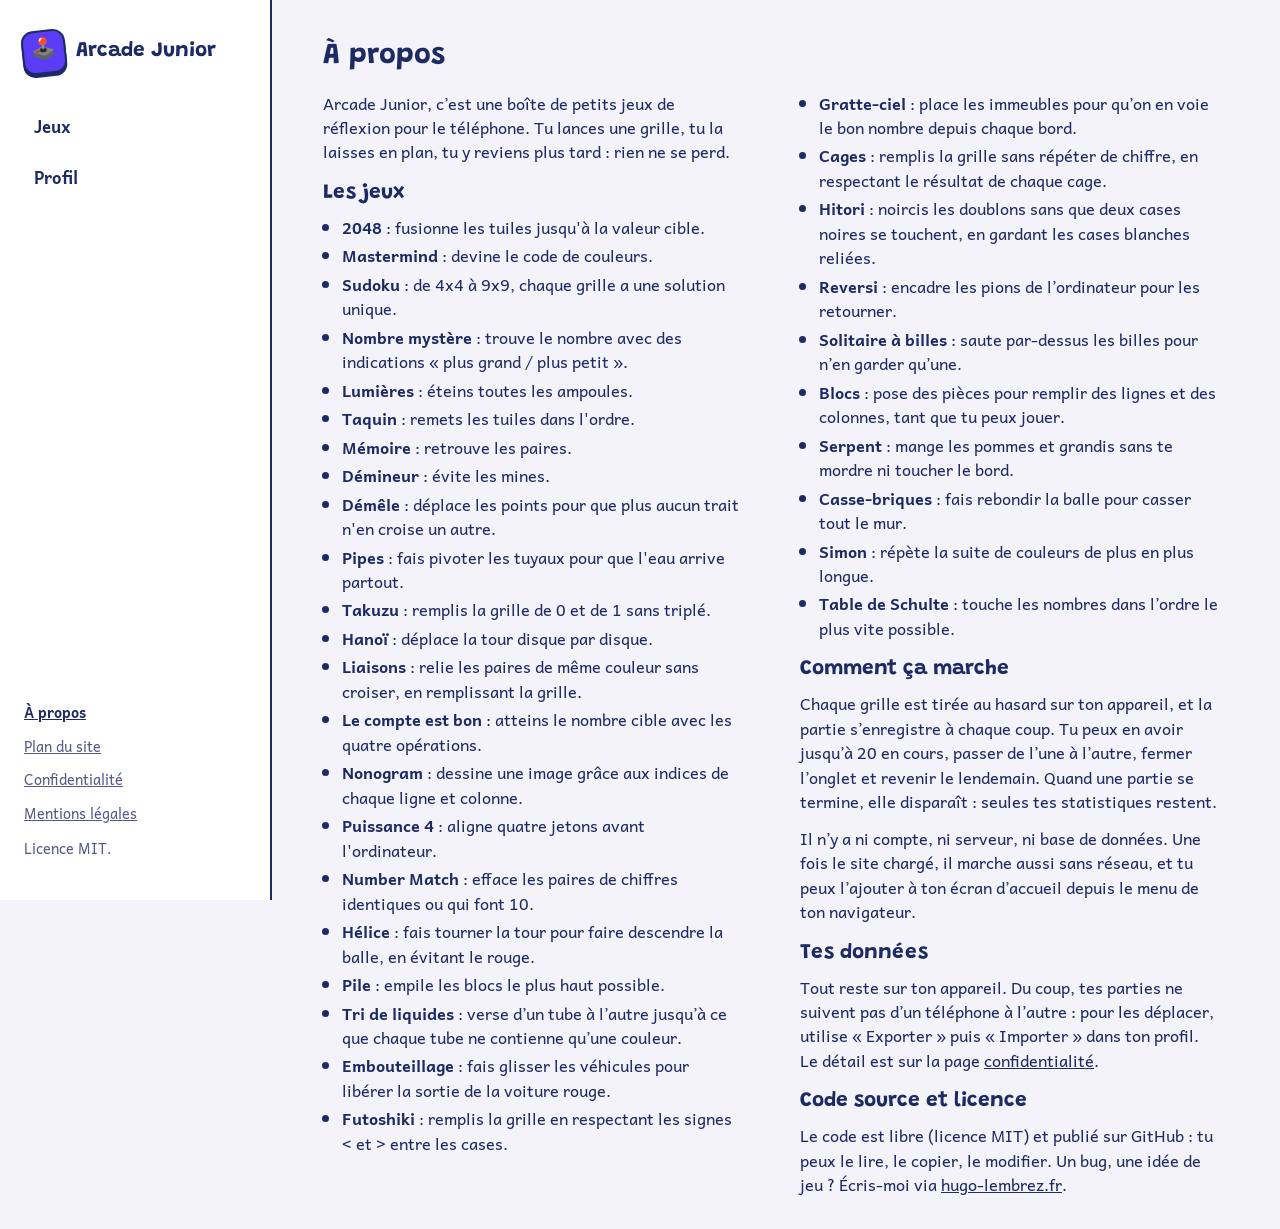
==== commit 0eca1018: "style: new global style" ====
--- a/about.html
+++ b/about.html
@@ -4,11 +4,11 @@
   <meta charset="utf-8">
   <meta name="viewport" content="width=device-width, initial-scale=1, viewport-fit=cover">
   <title>À propos – Arcade Junior</title>
-  <meta name="description" content="Qu’est-ce qu’Arcade Junior, comment ça marche et où sont stockées tes parties.">
+  <meta name="description" content="Ce qu’est Arcade Junior, comment ça marche et où restent tes parties.">
   <meta name="referrer" content="no-referrer">
   <meta http-equiv="Content-Security-Policy" content="default-src 'self'; img-src 'self' data:; base-uri 'none'; form-action 'none'; object-src 'none'; frame-src 'none'; upgrade-insecure-requests">
-  <meta name="theme-color" content="#efeaff" media="(prefers-color-scheme: light)">
-  <meta name="theme-color" content="#15122a" media="(prefers-color-scheme: dark)">
+  <meta name="theme-color" content="#f4f3fa" media="(prefers-color-scheme: light)">
+  <meta name="theme-color" content="#1c2233" media="(prefers-color-scheme: dark)">
   <link rel="icon" href="icons/icon.svg" type="image/svg+xml">
   <link rel="stylesheet" href="css/style.css">
   <script src="js/theme.js"></script>
@@ -24,8 +24,8 @@
       </header>
 
       <nav class="tabbar" aria-label="Navigation principale">
-        <a href="index.html"><span aria-hidden="true">🎮</span> Jeux</a>
-        <a href="index.html#/profil"><span aria-hidden="true">🏆</span> Profil</a>
+        <a href="index.html">Jeux</a>
+        <a href="index.html#/profil">Profil</a>
       </nav>
 
       <footer class="site-footer">
@@ -41,7 +41,7 @@
 
     <main class="prose prose-cols">
     <h1>À propos</h1>
-    <p>Arcade Junior regroupe des jeux de réflexion courts, pensés pour le téléphone. Tu peux lancer une partie, la quitter et la reprendre plus tard.</p>
+    <p>Arcade Junior, c’est une boîte de petits jeux de réflexion pour le téléphone. Tu lances une grille, tu la laisses en plan, tu y reviens plus tard : rien ne se perd.</p>
 
     <h2>Les jeux</h2>
     <ul>
@@ -80,14 +80,14 @@
     </ul>
 
     <h2>Comment ça marche</h2>
-    <p>Chaque partie est générée au hasard sur ton appareil. Elle est enregistrée à chaque coup dans le stockage local de ton navigateur : tu peux lancer plusieurs parties, passer de l'une à l'autre, fermer l'onglet et revenir plus tard. Tu peux avoir jusqu’à 20 parties en cours. Une partie terminée est effacée, seules tes statistiques sont conservées.</p>
-    <p>Le site est entièrement statique : il n'y a ni serveur, ni compte, ni base de données. Une fois chargé, il fonctionne aussi sans connexion, et tu peux l'ajouter à ton écran d'accueil depuis le menu de ton navigateur.</p>
+    <p>Chaque grille est tirée au hasard sur ton appareil, et la partie s’enregistre à chaque coup. Tu peux en avoir jusqu’à 20 en cours, passer de l’une à l’autre, fermer l’onglet et revenir le lendemain. Quand une partie se termine, elle disparaît : seules tes statistiques restent.</p>
+    <p>Il n’y a ni compte, ni serveur, ni base de données. Une fois le site chargé, il marche aussi sans réseau, et tu peux l’ajouter à ton écran d’accueil depuis le menu de ton navigateur.</p>
 
     <h2>Tes données</h2>
-    <p>Tout reste sur ton appareil. Cela veut dire aussi que les parties ne passent pas d'un téléphone à l'autre : utilise « Exporter » puis « Importer » dans ton profil pour les déplacer. Plus de détails sur la page <a href="privacy.html">confidentialité</a>.</p>
+    <p>Tout reste sur ton appareil. Du coup, tes parties ne suivent pas d’un téléphone à l’autre : pour les déplacer, utilise « Exporter » puis « Importer » dans ton profil. Le détail est sur la page <a href="privacy.html">confidentialité</a>.</p>
 
     <h2>Code source et licence</h2>
-    <p>Le projet est libre, publié sous licence MIT sur GitHub. Tu peux lire le code, le copier et le modifier. Un bug, une idée de jeu ? Écris-moi via <a href="https://hugo-lembrez.fr" rel="noopener noreferrer">hugo-lembrez.fr</a>.</p>
+    <p>Le code est libre (licence MIT) et publié sur GitHub : tu peux le lire, le copier, le modifier. Un bug, une idée de jeu ? Écris-moi via <a href="https://hugo-lembrez.fr" rel="noopener noreferrer">hugo-lembrez.fr</a>.</p>
   </main>
   </div>
 
--- a/css/style.css
+++ b/css/style.css
@@ -1,50 +1,72 @@
-/* Arcade Junior — boîte de jeux de poche.
-   Parti pris : tuiles « jouet » aux contours épais et à l'ombre pleine décalée, qui s'enfoncent quand on appuie.
-   Chaque jeu porte sa couleur (--c). Polices système uniquement : aucune requête externe. */
+/* Arcade Junior — une boîte de jeux de poche.
+   Parti pris : des tuiles colorées un peu de travers, avec dans chacune un croquis du jeu tracé à la main (js/doodles.js).
+   Chaque jeu porte sa couleur (--c). Polices hébergées ici (css/fonts, licence OFL) : aucune requête externe. */
+
+@font-face { font-family: "Andika"; src: url("fonts/andika-400.woff2") format("woff2"); font-weight: 400; font-display: swap; }
+@font-face { font-family: "Andika"; src: url("fonts/andika-700.woff2") format("woff2"); font-weight: 700; font-display: swap; }
+@font-face { font-family: "Grandstander"; src: url("fonts/grandstander-700.woff2") format("woff2"); font-weight: 700; font-display: swap; }
 
 :root {
-  --bg: #efeaff;
+  --bg: #f4f3fa;
+  --hairline: #dcdbe9;
   --surface: #ffffff;
-  --surface-2: #e4ddff;
-  --ink: #1c1740;
-  --muted: #5b5580;
-  --line: #1c1740;
-  --grape: #5b3df5;
-  --on-grape: #ffffff;
-  --danger: #e5384f;
+  --surface-2: #e6e5f4;
+  --ink: #1d2b64;
+  --muted: #565b85;
+  --line: #1d2b64;
+  --pen: #4a3fe0;
+  --on-pen: #ffffff;
+  --danger: #d92c48;
+  --on-danger: #ffffff;
   --sun: #ffcf3f;
-  --good: #19a97f;
-  --shadow: 0 4px 0 var(--line);
-  --radius: 16px;
-  --font: ui-rounded, "SF Pro Rounded", "Nunito", "Segoe UI Variable Display", "Trebuchet MS", system-ui, sans-serif;
+  --good: #0f8a5f;
+  --mark: #ffe58a;
+  --logo: #5b3df5;
+  --stroke: 2px;
+  --shadow: 0 3px 0 color-mix(in srgb, var(--line) 35%, transparent);
+  --radius: 12px;
+  --r-hand: 13px 10px 14px 9px / 10px 14px 9px 13px; /* jamais tout à fait régulier */
+  --r-page: 10px;
+  --font: "Andika", "Trebuchet MS", system-ui, sans-serif;
+  --title: "Grandstander", "Andika", system-ui, sans-serif;
   --board: min(calc(100vw - 32px), 440px);
   color-scheme: light;
 }
 
 @media (prefers-color-scheme: dark) {
   :root:not([data-theme="light"]) {
-    --bg: #15122a;
-    --surface: #221d44;
-    --surface-2: #2d2758;
-    --ink: #f4f1ff;
-    --muted: #a9a3cf;
-    --line: #07061a;
-    --grape: #8a72ff;
-    --on-grape: #120d36;
-    --danger: #ff6b7f;
+    --bg: #1c2233;
+    --hairline: #2e364c;
+    --surface: #262d42;
+    --surface-2: #323a52;
+    --ink: #f2f1f7;
+    --muted: #aeb4c9;
+    --line: #0e1220;
+    --pen: #9aa6ff;
+    --on-pen: #12162a;
+    --danger: #ff8e9c;
+    --on-danger: #2a0a10;
+    --good: #5fd6a8;
+    --mark: rgba(255, 207, 63, 0.3);
+    --logo: #8a72ff;
     color-scheme: dark;
   }
 }
 :root[data-theme="dark"] {
-  --bg: #15122a;
-  --surface: #221d44;
-  --surface-2: #2d2758;
-  --ink: #f4f1ff;
-  --muted: #a9a3cf;
-  --line: #07061a;
-  --grape: #8a72ff;
-  --on-grape: #120d36;
-  --danger: #ff6b7f;
+  --bg: #1c2233;
+  --hairline: #2e364c;
+  --surface: #262d42;
+  --surface-2: #323a52;
+  --ink: #f2f1f7;
+  --muted: #aeb4c9;
+  --line: #0e1220;
+  --pen: #9aa6ff;
+  --on-pen: #12162a;
+  --danger: #ff8e9c;
+  --on-danger: #2a0a10;
+  --good: #5fd6a8;
+  --mark: rgba(255, 207, 63, 0.3);
+  --logo: #8a72ff;
   color-scheme: dark;
 }
 
@@ -54,20 +76,21 @@
   margin: 0;
   min-height: 100vh;
   min-height: 100dvh;
-  background: var(--bg);
+  background-color: var(--bg);
   color: var(--ink);
-  font: 500 1rem/1.5 var(--font);
+  font: 400 1rem/1.5 var(--font);
   -webkit-tap-highlight-color: transparent;
   padding-bottom: calc(76px + env(safe-area-inset-bottom));
 }
-h1, h2, h3 { font-weight: 800; line-height: 1.15; letter-spacing: -0.01em; margin: 0; }
-h1 { font-size: 1.9rem; }
-h2 { font-size: 1.25rem; }
+h1, h2, h3 { font-family: var(--title); font-weight: 700; line-height: 1.2; margin: 0; }
+h1 { font-size: 1.8rem; }
+h2 { font-size: 1.3rem; }
+h3 { font-size: 1.15rem; }
 p { margin: 0 0 0.75rem; }
 a { color: inherit; }
 button { font: inherit; color: inherit; cursor: pointer; touch-action: manipulation; }
 button:disabled { opacity: 0.45; cursor: default; }
-:focus-visible { outline: 3px solid var(--grape); outline-offset: 2px; }
+:focus-visible { outline: 3px solid var(--pen); outline-offset: 2px; }
 .muted { color: var(--muted); }
 [hidden] { display: none !important; }
 
@@ -82,76 +105,81 @@
 .site-header { order: 0; width: min(100%, 640px); margin: 0 auto; padding: calc(12px + env(safe-area-inset-top)) 16px 4px; display: flex; align-items: center; gap: 12px; }
 .shell > main { order: 1; }
 .site-footer { order: 2; }
-.brand { display: inline-flex; align-items: center; gap: 10px; text-decoration: none; font-weight: 800; font-size: 1.15rem; letter-spacing: -0.01em; }
-.brand-mark { display: grid; place-items: center; width: 38px; height: 38px; border: 2.5px solid var(--line); border-radius: 12px; background: var(--grape); color: var(--on-grape); box-shadow: 0 3px 0 var(--line); font-size: 1.1rem; transform: rotate(-6deg); }
+.brand { display: inline-flex; align-items: center; gap: 10px; font-family: var(--title); font-weight: 700; font-size: 1.15rem; text-decoration: none; }
+.brand-mark { display: grid; place-items: center; width: 38px; height: 38px; border: 2.5px solid var(--line); border-radius: 12px; background: var(--logo); box-shadow: 0 3px 0 var(--line); font-size: 1.1rem; transform: rotate(-6deg); }
+/* Emojis du site : images Fluent Emoji, à la taille du texte */
+.emoji { flex: none; width: 1.15em; height: 1.15em; vertical-align: -0.25em; object-fit: contain; }
 
 .site-footer { width: min(100%, 640px); margin: 0 auto; padding: 8px 16px 24px; color: var(--muted); font-size: 0.9rem; }
 .site-footer ul { list-style: none; margin: 0 0 8px; padding: 0; display: flex; flex-wrap: wrap; gap: 4px 16px; }
 .site-footer a { padding: 6px 0; display: inline-block; }
-.site-footer a[aria-current] { color: var(--ink); font-weight: 800; }
-
-.tabbar { position: fixed; left: 0; right: 0; bottom: 0; z-index: 5; display: flex; justify-content: center; gap: 10px; padding: 10px 16px calc(10px + env(safe-area-inset-bottom)); background: var(--bg); border-top: 2.5px solid var(--line); }
-.tabbar a { flex: 1; max-width: 220px; display: flex; align-items: center; justify-content: center; gap: 8px; padding: 10px 12px; border: 2.5px solid var(--line); border-radius: 14px; background: var(--surface); box-shadow: var(--shadow); font-weight: 800; text-decoration: none; transition: transform 0.08s, box-shadow 0.08s; }
-.tabbar a.on { background: var(--grape); color: var(--on-grape); }
-.tabbar a:active { transform: translateY(4px); box-shadow: 0 0 0 var(--line); }
-
-body.playing { padding-bottom: 24px; }
+.site-footer a[aria-current] { color: var(--ink); font-weight: 700; }
+
+.tabbar { position: fixed; left: 0; right: 0; bottom: 0; z-index: 5; display: flex; justify-content: center; gap: 10px; padding: 10px 16px calc(10px + env(safe-area-inset-bottom)); background: var(--bg); border-top: var(--stroke) solid var(--line); }
+.tabbar a { flex: 1; max-width: 200px; padding: 8px 14px; border-radius: var(--r-hand); font-weight: 700; text-align: center; text-decoration: none; }
+.tabbar a.on { background: var(--sun); color: #1d2b64; }
+
+body.playing { padding-bottom: 24px; background-image: none; }
 body.playing .site-header, body.playing .site-footer, body.playing .tabbar { display: none; }
 body.playing main { padding-top: 0; }
 
 /* ---------- Boutons ---------- */
 
-.btn { display: inline-flex; align-items: center; justify-content: center; gap: 8px; min-height: 46px; padding: 10px 18px; border: 2.5px solid var(--line); border-radius: 14px; background: var(--surface); color: var(--ink); font-weight: 800; text-decoration: none; box-shadow: var(--shadow); transition: transform 0.08s, box-shadow 0.08s; }
-.btn:active:not(:disabled) { transform: translateY(4px); box-shadow: 0 0 0 var(--line); }
-.btn-primary { background: var(--grape); color: var(--on-grape); }
-.btn-danger { background: var(--danger); color: #fff; }
-:root[data-theme="dark"] .btn-danger { color: #1d0610; }
-.btn-big { min-height: 56px; padding: 12px 26px; font-size: 1.1rem; border-radius: 18px; }
+.btn { display: inline-flex; align-items: center; justify-content: center; gap: 8px; min-height: 46px; padding: 10px 18px; border: var(--stroke) solid var(--line); border-radius: var(--r-hand); background: var(--surface); color: var(--ink); font-weight: 700; text-decoration: none; box-shadow: var(--shadow); transition: transform 0.08s, box-shadow 0.08s; }
+.btn:active:not(:disabled) { transform: translateY(1px); box-shadow: none; }
+.btn-primary { background: var(--sun); color: #1d2b64; }
+.btn-danger { background: var(--danger); color: var(--on-danger); }
+.btn-big { min-height: 52px; padding: 10px 22px; font-size: 1.05rem; }
 .btn-row { display: flex; flex-wrap: wrap; gap: 10px; margin-top: 14px; }
-.icon-btn { display: grid; place-items: center; width: 44px; height: 44px; flex: none; border: 2.5px solid var(--line); border-radius: 12px; background: var(--surface); box-shadow: 0 3px 0 var(--line); font-size: 1.15rem; font-weight: 800; text-decoration: none; transition: transform 0.08s, box-shadow 0.08s; }
-.icon-btn:active { transform: translateY(3px); box-shadow: none; }
-
-.notice { margin: 0; padding: 12px 14px; border: 2.5px solid var(--line); border-radius: var(--radius); background: var(--sun); color: #1c1740; font-weight: 700; }
-
-.head-actions { display: flex; align-items: center; gap: 10px; }
-.btn-small { min-height: 36px; padding: 4px 12px; border-radius: 12px; font-size: 0.85rem; box-shadow: 0 3px 0 var(--line); }
-.section-head { display: flex; align-items: baseline; justify-content: space-between; gap: 12px; margin-bottom: 12px; }
+.icon-btn { display: grid; place-items: center; width: 44px; height: 44px; flex: none; border: var(--stroke) solid var(--line); border-radius: var(--r-hand); background: var(--surface); box-shadow: var(--shadow); font-size: 1.15rem; font-weight: 700; text-decoration: none; transition: transform 0.08s, box-shadow 0.08s; }
+.icon-btn:active { transform: translateY(1px); box-shadow: none; }
+
+.notice { margin: 0; padding: 10px 14px; border-left: 4px solid var(--danger); background: var(--mark); color: var(--ink); font-weight: 700; }
+
+.head-actions { display: flex; align-items: center; flex-wrap: wrap; gap: 10px; }
+.btn-small { min-height: 36px; padding: 4px 12px; font-size: 0.85rem; }
+.section-head { display: flex; flex-wrap: wrap; align-items: baseline; justify-content: space-between; gap: 2px 12px; margin-bottom: 14px; }
 
 /* ---------- Accueil ---------- */
 
-.hero { padding: 22px 20px 24px; border: 2.5px solid var(--line); border-radius: 24px; background: var(--grape); color: var(--on-grape); box-shadow: 0 6px 0 var(--line); }
-.hero h1 { font-size: 2.1rem; margin-bottom: 8px; }
-.hero p { max-width: 30ch; margin-bottom: 18px; opacity: 0.95; }
-.hero .btn-primary { background: var(--sun); color: #1c1740; }
-
-.games { display: grid; grid-template-columns: repeat(2, minmax(0, 1fr)); gap: 14px; }
-.game-card { position: relative; min-width: 0; overflow-wrap: anywhere; display: flex; flex-direction: column; align-items: flex-start; gap: 4px; padding: 14px 14px 16px; min-height: 148px; text-align: left; border: 2.5px solid var(--line); border-radius: 20px; background: color-mix(in srgb, var(--c) 32%, var(--surface)); box-shadow: 0 5px 0 var(--line); transition: transform 0.08s, box-shadow 0.08s; }
-.game-card:active { transform: translateY(5px); box-shadow: 0 0 0 var(--line); }
-.game-emoji { display: grid; place-items: center; width: 52px; height: 52px; margin-bottom: 6px; border: 2.5px solid var(--line); border-radius: 15px; background: var(--c); font-size: 1.7rem; transform: rotate(-4deg); }
-.game-card strong { font-size: 1.1rem; font-weight: 800; }
-.game-tag { font-size: 0.88rem; line-height: 1.3; color: var(--muted); }
+.home-head { display: flex; flex-wrap: wrap; align-items: center; justify-content: space-between; gap: 10px 16px; padding-top: 8px; }
+.home-head .doodle { width: 24px; height: 24px; flex: none; color: #1d2b64; }
+
+.games { display: grid; grid-template-columns: repeat(2, minmax(0, 1fr)); gap: 22px 14px; }
+.game-card { position: relative; width: 100%; min-width: 0; overflow-wrap: anywhere; display: flex; flex-direction: column; align-items: flex-start; gap: 1px; padding: 0; text-align: left; border: 0; background: transparent; }
+.game-emoji { display: grid; place-items: center; width: 72px; height: 72px; margin-bottom: 6px; padding: 8px; border: var(--stroke) solid var(--line); border-radius: 18px 15px 19px 14px / 15px 19px 14px 18px; background: color-mix(in srgb, var(--c) 30%, var(--surface)); box-shadow: var(--shadow); font-size: 2.2rem; transition: transform 0.12s; }
+.doodle { display: block; width: 100%; height: 100%; overflow: visible; color: var(--ink); }
+.dd-ink { fill: none; stroke: currentColor; stroke-width: 1.5; stroke-linecap: round; stroke-linejoin: round; }
+.dd-fill { fill-opacity: 0.85; }
+.dd-band { fill: none; stroke: var(--c); stroke-width: 8; stroke-linecap: round; stroke-linejoin: round; }
+.dd-txt { fill: currentColor; font-family: var(--font); font-weight: 700; }
+.game-tile:nth-child(3n + 1) .game-emoji { transform: rotate(-3deg); }
+.game-tile:nth-child(3n + 2) .game-emoji { transform: rotate(2deg); }
+.game-tile:nth-child(4n) .game-emoji { transform: rotate(4deg); }
+.game-tile .game-card:active .game-emoji { transform: scale(0.94); }
+.game-card strong { font-size: 1.05rem; font-weight: 700; line-height: 1.25; }
+.game-tag { font-size: 0.86rem; line-height: 1.3; color: var(--muted); }
 .game-tile { position: relative; display: grid; grid-template-columns: minmax(0, 1fr); }
-.game-tile > .game-card { padding-right: 44px; }
 .game-meta { display: flex; flex-wrap: wrap; gap: 4px; margin-top: auto; padding-top: 4px; }
-.game-badge { padding: 1px 8px; border: 2px solid var(--line); border-radius: 99px; background: var(--surface); font-size: 0.72rem; font-weight: 800; }
-.game-badge.lab { background: var(--sun); color: #1c1740; }
-.fav-btn { position: absolute; top: 6px; right: 6px; display: grid; place-items: center; width: 38px; height: 38px; padding: 0; border: 0; border-radius: 50%; background: transparent; color: var(--ink); font-size: 1.35rem; line-height: 1; }
+.game-badge { padding: 0 6px; background: var(--mark); color: var(--ink); font-size: 0.76rem; font-weight: 700; }
+.game-badge.lab { background: var(--sun); color: #1d2b64; }
+.fav-btn { position: absolute; top: -6px; right: 2px; display: grid; place-items: center; width: 40px; height: 40px; padding: 0; border: 0; border-radius: 50%; background: transparent; color: var(--ink); font-size: 1.35rem; line-height: 1; }
 .fav-btn svg { width: 24px; height: 24px; overflow: visible; }
-.fav-btn .star-line { color: color-mix(in srgb, var(--ink) 70%, transparent); }
-.fav-btn .star-fill { fill: #ffcf3f; stroke: var(--line); stroke-width: 1.4px; stroke-linejoin: round; paint-order: stroke; }
+.fav-btn .star-line { color: color-mix(in srgb, var(--ink) 45%, transparent); }
+.fav-btn .star-fill { fill: var(--sun); stroke: var(--line); stroke-width: 1.4px; stroke-linejoin: round; paint-order: stroke; }
 .fav-btn.pop svg { animation: starpop 0.35s ease-out; }
 @keyframes starpop { 40% { transform: scale(1.35) rotate(-12deg); } }
-.fav-btn:focus-visible { outline: 3px solid var(--grape); outline-offset: 0; }
+.fav-btn:focus-visible { outline: 3px solid var(--pen); outline-offset: 0; }
 
 .sessions { list-style: none; margin: 0; padding: 0; display: grid; grid-template-columns: minmax(0, 1fr); gap: 12px; }
 .session { display: flex; align-items: stretch; gap: 10px; }
-.session-main { flex: 1; min-width: 0; display: flex; align-items: center; gap: 12px; padding: 10px 14px 10px 10px; border: 2.5px solid var(--line); border-radius: 18px; background: color-mix(in srgb, var(--c) 32%, var(--surface)); box-shadow: var(--shadow); text-decoration: none; transition: transform 0.08s, box-shadow 0.08s; }
-.session-main:active { transform: translateY(4px); box-shadow: none; }
-.session-emoji { display: grid; place-items: center; flex: none; width: 44px; height: 44px; border: 2.5px solid var(--line); border-radius: 13px; background: var(--c); font-size: 1.4rem; }
+.session-main { flex: 1; min-width: 0; display: flex; align-items: center; gap: 12px; padding: 8px 12px 8px 10px; border: var(--stroke) solid var(--line); border-radius: var(--r-hand); background: var(--surface); box-shadow: var(--shadow); text-decoration: none; transition: transform 0.08s, box-shadow 0.08s; }
+.session-main:active { transform: translateY(1px); box-shadow: none; }
+.session-emoji { display: grid; place-items: center; flex: none; width: 44px; height: 44px; padding: 5px; border: var(--stroke) solid var(--line); border-radius: 12px; background: color-mix(in srgb, var(--c) 30%, var(--surface)); font-size: 1.4rem; }
 .session-text { flex: 1; display: flex; flex-direction: column; min-width: 0; line-height: 1.25; }
 .session-text > * { overflow: hidden; text-overflow: ellipsis; white-space: nowrap; } /* petit écran : on coupe le texte plutôt que d'élargir la page */
 .session-text span { font-size: 0.85rem; color: var(--muted); }
-.session-go { flex: none; margin-left: auto; font-weight: 800; font-size: 0.9rem; }
+.session-go { flex: none; margin-left: auto; font-weight: 700; font-size: 0.9rem; color: var(--pen); }
 .session > .icon-btn { align-self: center; }
 
 /* ---------- Partie ---------- */
@@ -160,23 +188,23 @@
 .topbar-title { flex: 1; min-width: 0; display: flex; flex-direction: column; line-height: 1.2; }
 .topbar-title strong { font-size: 1.1rem; font-weight: 800; }
 .topbar-title span { font-size: 0.82rem; color: var(--muted); }
-.timer { font-variant-numeric: tabular-nums; font-weight: 800; padding: 6px 10px; border: 2.5px solid var(--line); border-radius: 12px; background: var(--surface); }
+.timer { font-variant-numeric: tabular-nums; font-weight: 800; padding: 6px 10px; border: var(--stroke) solid var(--line); border-radius: 12px; background: var(--surface); }
 .stage { display: flex; flex-direction: column; align-items: center; gap: 14px; padding-top: 6px; }
 
 .hud { width: var(--board); display: flex; align-items: stretch; justify-content: space-between; gap: 10px; }
-.hud-item { flex: 1; display: flex; flex-direction: column; padding: 6px 12px; border: 2.5px solid var(--line); border-radius: 14px; background: var(--surface); box-shadow: 0 3px 0 var(--line); line-height: 1.2; }
+.hud-item { flex: 1; display: flex; flex-direction: column; padding: 6px 12px; border: var(--stroke) solid var(--line); border-radius: 14px; background: var(--surface); box-shadow: var(--shadow); line-height: 1.2; }
 .hud-item span { font-size: 0.78rem; color: var(--muted); font-weight: 700; }
 .hud-item strong { font-size: 1.3rem; font-weight: 800; font-variant-numeric: tabular-nums; }
-.hud .btn { flex: 1; min-height: 0; box-shadow: 0 3px 0 var(--line); }
-
-.key { min-height: 52px; border: 2.5px solid var(--line); border-radius: 14px; background: var(--surface); box-shadow: var(--shadow); font-size: 1.3rem; font-weight: 800; transition: transform 0.08s, box-shadow 0.08s; }
-.key:active { transform: translateY(4px); box-shadow: none; }
-.key-ok { background: var(--grape); color: var(--on-grape); }
+.hud .btn { flex: 1; min-height: 0; box-shadow: var(--shadow); }
+
+.key { min-height: 52px; border: var(--stroke) solid var(--line); border-radius: 14px; background: var(--surface); box-shadow: var(--shadow); font-size: 1.3rem; font-weight: 800; transition: transform 0.08s, box-shadow 0.08s; }
+.key:active { transform: translateY(1px); box-shadow: none; }
+.key-ok { background: var(--pen); color: var(--on-pen); }
 
 /* 2048 */
 .g2048 { display: flex; flex-direction: column; align-items: center; gap: 14px; touch-action: none; user-select: none; -webkit-user-select: none; width: 100%; padding-bottom: 24px; }
-.g2048-board { width: var(--board); aspect-ratio: 1; display: grid; grid-template-columns: repeat(var(--n), minmax(0, 1fr)); grid-template-rows: repeat(var(--n), minmax(0, 1fr)); gap: 8px; padding: 8px; border: 2.5px solid var(--line); border-radius: 18px; background: var(--surface-2); box-shadow: 0 5px 0 var(--line); }
-.cell2048 { min-width: 0; min-height: 0; overflow: hidden; display: grid; place-items: center; border-radius: 10px; background: color-mix(in srgb, var(--ink) 10%, transparent); font-weight: 800; color: #1c1740; font-size: calc(var(--board) / var(--n) * 0.36); font-variant-numeric: tabular-nums; }
+.g2048-board { width: var(--board); aspect-ratio: 1; display: grid; grid-template-columns: repeat(var(--n), minmax(0, 1fr)); grid-template-rows: repeat(var(--n), minmax(0, 1fr)); gap: 8px; padding: 8px; border: var(--stroke) solid var(--line); border-radius: var(--r-page); background: var(--surface-2); }
+.cell2048 { min-width: 0; min-height: 0; overflow: hidden; display: grid; place-items: center; border-radius: 10px; background: color-mix(in srgb, var(--ink) 10%, transparent); font-weight: 800; color: #1d2b64; font-size: calc(var(--board) / var(--n) * 0.36); font-variant-numeric: tabular-nums; }
 .cell2048[data-len="3"] { font-size: calc(var(--board) / var(--n) * 0.3); }
 .cell2048[data-len="4"] { font-size: calc(var(--board) / var(--n) * 0.24); }
 .cell2048[data-len="5"] { font-size: calc(var(--board) / var(--n) * 0.19); }
@@ -190,18 +218,18 @@
 
 /* Mastermind */
 .mm { width: min(100%, 440px); display: flex; flex-direction: column; gap: 12px; padding-bottom: 16px; }
-.mm-board { position: relative; display: flex; flex-direction: column; gap: 6px; max-height: calc(100dvh - 300px); min-height: 220px; overflow-y: auto; padding: 8px; border: 2.5px solid var(--line); border-radius: 18px; background: var(--surface-2); }
+.mm-board { position: relative; display: flex; flex-direction: column; gap: 6px; max-height: calc(100dvh - 300px); min-height: 220px; overflow-y: auto; padding: 8px; border: var(--stroke) solid var(--line); border-radius: var(--r-page); background: var(--surface-2); }
 .mm-row { display: flex; align-items: center; justify-content: space-between; gap: 10px; padding: 4px 8px; border-radius: 12px; }
-.mm-row.current { background: var(--surface); outline: 2.5px solid var(--line); }
-.mm-secret { padding-bottom: 8px; margin-bottom: 4px; border-bottom: 2.5px dashed var(--muted); border-radius: 0; }
+.mm-row.current { background: var(--surface); outline: var(--stroke) solid var(--line); }
+.mm-secret { padding-bottom: 8px; margin-bottom: 4px; border-bottom: var(--stroke) dashed var(--muted); border-radius: 0; }
 .mm-pegs { display: flex; gap: 8px; }
-.peg, .peg-btn { display: grid; place-items: center; width: 38px; height: 38px; padding: 0; border: 2.5px solid var(--line); border-radius: 50%; color: #1c1740; background: var(--surface); }
+.peg, .peg-btn { display: grid; place-items: center; width: 38px; height: 38px; padding: 0; border: var(--stroke) solid var(--line); border-radius: 50%; color: #1d2b64; background: var(--surface); }
 .peg svg, .peg-btn svg { width: 62%; height: 62%; display: block; fill: currentColor; pointer-events: none; }
 .peg.empty, .peg-btn.empty { background: transparent; border-style: dashed; border-color: var(--muted); }
 .peg.hidden { background: var(--ink); color: var(--bg); border-color: var(--line); font-weight: 800; }
 .mm-palette { display: flex; flex-wrap: wrap; justify-content: center; gap: 10px; }
-.mm-palette .peg-btn { width: 48px; height: 48px; box-shadow: 0 3px 0 var(--line); transition: transform 0.08s, box-shadow 0.08s; }
-.mm-palette .peg-btn:active { transform: translateY(3px); box-shadow: none; }
+.mm-palette .peg-btn { width: 48px; height: 48px; box-shadow: var(--shadow); transition: transform 0.08s, box-shadow 0.08s; }
+.mm-palette .peg-btn:active { transform: translateY(1px); box-shadow: none; }
 .mm-actions { display: flex; gap: 10px; }
 .mm-actions .btn-primary { flex: 1; }
 .mm-fb { display: grid; grid-template-columns: repeat(var(--cols), 11px); gap: 4px; }
@@ -218,27 +246,27 @@
 .nb-range span { display: block; color: var(--muted); font-size: 0.9rem; }
 .nb-range strong { font-size: 1.5rem; font-weight: 800; }
 .nb-tries { display: flex; flex-wrap: wrap; justify-content: center; gap: 6px; }
-.nb-tries i { width: 14px; height: 14px; border-radius: 50%; border: 2.5px solid var(--line); background: var(--sun); }
+.nb-tries i { width: 14px; height: 14px; border-radius: 50%; border: var(--stroke) solid var(--line); background: var(--sun); }
 .nb-tries i.used { background: transparent; border-style: dashed; border-color: var(--muted); }
-.nb-display { width: 100%; padding: 8px; text-align: center; font-size: 3.2rem; font-weight: 800; line-height: 1.1; font-variant-numeric: tabular-nums; border: 2.5px solid var(--line); border-radius: 18px; background: var(--surface); box-shadow: 0 5px 0 var(--line); }
+.nb-display { width: 100%; padding: 8px; text-align: center; font-size: 3.2rem; font-weight: 800; line-height: 1.1; font-variant-numeric: tabular-nums; border: var(--stroke) solid var(--line); border-radius: 18px; background: var(--surface); }
 .nb-display.empty { color: var(--muted); }
 .nb-history { list-style: none; margin: 0; padding: 0; width: 100%; display: grid; grid-template-columns: minmax(0, 1fr); gap: 6px; max-height: 130px; overflow-y: auto; }
-.nb-history li { display: flex; justify-content: space-between; align-items: center; padding: 6px 12px; border: 2.5px solid var(--line); border-radius: 12px; background: var(--surface); font-weight: 700; }
-.nb-history li.hit { background: var(--sun); color: #1c1740; }
+.nb-history li { display: flex; justify-content: space-between; align-items: center; padding: 6px 12px; border: var(--stroke) solid var(--line); border-radius: 12px; background: var(--surface); font-weight: 700; }
+.nb-history li.hit { background: var(--sun); color: #1d2b64; }
 .nb-pad { width: 100%; display: grid; grid-template-columns: repeat(3, minmax(0, 1fr)); gap: 10px; }
 
 /* Lumières */
 .lo { display: flex; flex-direction: column; align-items: center; gap: 14px; width: 100%; padding-bottom: 24px; }
-.lo-board { width: var(--board); aspect-ratio: 1; display: grid; grid-template-columns: repeat(var(--n), minmax(0, 1fr)); grid-template-rows: repeat(var(--n), minmax(0, 1fr)); gap: 8px; padding: 10px; border: 2.5px solid var(--line); border-radius: 18px; background: #261f52; box-shadow: 0 5px 0 var(--line); }
-.bulb { border: 2.5px solid #0c0a22; border-radius: 50%; background: #3a3170; padding: 0; transition: background 0.12s, box-shadow 0.12s, transform 0.08s; }
+.lo-board { width: var(--board); aspect-ratio: 1; display: grid; grid-template-columns: repeat(var(--n), minmax(0, 1fr)); grid-template-rows: repeat(var(--n), minmax(0, 1fr)); gap: 8px; padding: 10px; border: var(--stroke) solid var(--line); border-radius: var(--r-page); background: #1e2a4a; }
+.bulb { border: var(--stroke) solid #101728; border-radius: 50%; background: #35456e; padding: 0; transition: background 0.12s, box-shadow 0.12s, transform 0.08s; }
 .bulb:active { transform: scale(0.92); }
-.bulb.on { background: var(--sun); border-color: #1c1740; box-shadow: 0 0 14px 2px rgba(255, 207, 63, 0.75); }
+.bulb.on { background: var(--sun); border-color: #1d2b64; box-shadow: 0 0 14px 2px rgba(255, 207, 63, 0.75); }
 
 /* Taquin */
 .tq { display: flex; flex-direction: column; align-items: center; gap: 14px; width: 100%; padding-bottom: 24px; }
-.tq-board { position: relative; width: var(--board); aspect-ratio: 1; border: 2.5px solid var(--line); border-radius: 18px; background: var(--surface-2); box-shadow: 0 5px 0 var(--line); overflow: hidden; }
-.tq-tile { position: absolute; left: 0; top: 0; width: calc(100% / var(--n)); height: calc(100% / var(--n)); padding: 0; border: 0; background: transparent; transform: translate(calc(var(--x) * 100%), calc(var(--y) * 100%)); transition: transform 0.14s ease-out; font-size: calc(var(--board) / var(--n) * 0.38); font-weight: 800; color: #1c1740; }
-.tq-tile::before { content: ""; position: absolute; inset: 3px; z-index: -1; border: 2.5px solid var(--line); border-radius: 12px; background: hsl(var(--hue) 85% 72%); box-shadow: 0 3px 0 var(--line); }
+.tq-board { position: relative; width: var(--board); aspect-ratio: 1; border: var(--stroke) solid var(--line); border-radius: var(--r-page); background: var(--surface-2); overflow: hidden; }
+.tq-tile { position: absolute; left: 0; top: 0; width: calc(100% / var(--n)); height: calc(100% / var(--n)); padding: 0; border: 0; background: transparent; transform: translate(calc(var(--x) * 100%), calc(var(--y) * 100%)); transition: transform 0.14s ease-out; font-size: calc(var(--board) / var(--n) * 0.38); font-weight: 800; color: #1d2b64; }
+.tq-tile::before { content: ""; position: absolute; inset: 3px; z-index: -1; border: var(--stroke) solid var(--line); border-radius: 12px; background: hsl(var(--hue) 85% 72%); box-shadow: var(--shadow); }
 .tq-tile { z-index: 0; isolation: isolate; }
 
 /* Mémoire */
@@ -246,17 +274,17 @@
 .mem-board { --w: var(--board); width: var(--w); display: grid; grid-template-columns: repeat(var(--cols), minmax(0, 1fr)); gap: 8px; perspective: 800px; }
 .mem-card { position: relative; aspect-ratio: 1; padding: 0; border: 0; background: transparent; transform-style: preserve-3d; transition: transform 0.3s; }
 .mem-card.up { transform: rotateY(180deg); }
-.face { position: absolute; inset: 0; display: grid; place-items: center; border: 2.5px solid var(--line); border-radius: 14px; backface-visibility: hidden; -webkit-backface-visibility: hidden; font-size: calc(var(--w, var(--board)) / var(--cols) * 0.5); font-weight: 800; }
-.face.front { background: var(--grape); color: var(--on-grape); box-shadow: 0 4px 0 var(--line); }
+.face { position: absolute; inset: 0; display: grid; place-items: center; border: var(--stroke) solid var(--line); border-radius: 14px; backface-visibility: hidden; -webkit-backface-visibility: hidden; font-size: calc(var(--w, var(--board)) / var(--cols) * 0.5); font-weight: 800; }
+.face.front { background: var(--pen); color: var(--on-pen); box-shadow: var(--shadow); }
 .face.back { background: var(--surface); transform: rotateY(180deg); }
 .mem-card.matched .face.back { background: color-mix(in srgb, var(--good) 35%, var(--surface)); }
 
 /* Démineur */
 .ms { display: flex; flex-direction: column; align-items: center; gap: 14px; width: 100%; padding-bottom: 24px; }
-.ms-board { --w: var(--board); width: var(--w); display: grid; grid-template-columns: repeat(var(--cols), minmax(0, 1fr)); gap: 2px; padding: 4px; border: 2.5px solid var(--line); border-radius: 14px; background: var(--line); touch-action: manipulation; user-select: none; -webkit-user-select: none; -webkit-touch-callout: none; }
-.ms-cell { aspect-ratio: 1; display: grid; place-items: center; padding: 0; border: 0; border-radius: 5px; background: var(--grape); color: #1c1740; font-size: calc(var(--w, var(--board)) / var(--cols) * 0.55); font-weight: 800; line-height: 1; }
+.ms-board { --w: var(--board); width: var(--w); display: grid; grid-template-columns: repeat(var(--cols), minmax(0, 1fr)); gap: 2px; padding: 4px; border: var(--stroke) solid var(--line); border-radius: var(--r-page); background: var(--line); touch-action: manipulation; user-select: none; -webkit-user-select: none; -webkit-touch-callout: none; }
+.ms-cell { aspect-ratio: 1; display: grid; place-items: center; padding: 0; border: 0; border-radius: 5px; background: var(--pen); color: #1d2b64; font-size: calc(var(--w, var(--board)) / var(--cols) * 0.55); font-weight: 800; line-height: 1; }
 .ms-cell.open { background: var(--surface); }
-.ms-cell.flag { background: color-mix(in srgb, var(--sun) 70%, var(--grape)); }
+.ms-cell.flag { background: color-mix(in srgb, var(--sun) 70%, var(--pen)); }
 .ms-cell.mine { background: var(--surface-2); }
 .ms-cell.boom { background: var(--danger); }
 .ms-cell.n1 { color: #2f6bff; } .ms-cell.n2 { color: #15935f; } .ms-cell.n3 { color: #e5384f; } .ms-cell.n4 { color: #7a3df5; }
@@ -270,20 +298,20 @@
 
 /* Sudoku */
 .sd { display: flex; flex-direction: column; align-items: center; gap: 14px; width: 100%; padding-bottom: 24px; }
-.sd-board { width: var(--w); aspect-ratio: 1; display: grid; grid-template-columns: repeat(var(--n), minmax(0, 1fr)); grid-template-rows: repeat(var(--n), minmax(0, 1fr)); border: 3px solid var(--line); border-radius: 10px; background: var(--surface); overflow: hidden; }
-.sd-cell { display: grid; place-items: center; padding: 0; border: 0; border-right: 1px solid color-mix(in srgb, var(--ink) 25%, transparent); border-bottom: 1px solid color-mix(in srgb, var(--ink) 25%, transparent); border-radius: 0; background: transparent; font-size: calc(var(--w, var(--board)) / var(--n) * 0.52); font-weight: 700; color: var(--grape); }
+.sd-board { width: var(--w); aspect-ratio: 1; display: grid; grid-template-columns: repeat(var(--n), minmax(0, 1fr)); grid-template-rows: repeat(var(--n), minmax(0, 1fr)); border: 3px solid var(--line); border-radius: var(--r-page); background: var(--surface); overflow: hidden; }
+.sd-cell { display: grid; place-items: center; padding: 0; border: 0; border-right: 1px solid color-mix(in srgb, var(--ink) 25%, transparent); border-bottom: 1px solid color-mix(in srgb, var(--ink) 25%, transparent); border-radius: 0; background: transparent; font-size: calc(var(--w, var(--board)) / var(--n) * 0.52); font-weight: 700; color: var(--pen); }
 .sd-tools { width: var(--w); display: flex; gap: 10px; }
 .sd-tools .key { flex: 1; font-size: 1rem; }
-.key.on { background: var(--sun); color: #1c1740; }
+.key.on { background: var(--sun); color: #1d2b64; }
 .sd-pad .key.done, .sd-pad .key.done:hover, .sd-pad .key.done:active { background: var(--surface-2); color: var(--muted); box-shadow: none; transform: none; opacity: 0.55; text-decoration: line-through; cursor: default; }
 .sd-notes { display: grid; grid-template-columns: repeat(var(--bw), minmax(0, 1fr)); place-items: center; width: 100%; height: 100%; padding: 1px; font-size: calc(var(--w, var(--board)) / var(--n) * 0.27); font-weight: 700; line-height: 1; color: var(--muted); }
-.sd-cell.sel .sd-notes { color: #1c1740; }
+.sd-cell.sel .sd-notes { color: #1d2b64; }
 .sd-cell.bx-r { border-right: 3px solid var(--line); }
 .sd-cell.bx-b { border-bottom: 3px solid var(--line); }
 .sd-cell.given { color: var(--ink); font-weight: 800; background: color-mix(in srgb, var(--ink) 7%, transparent); }
-.sd-cell.peer { background: color-mix(in srgb, var(--grape) 14%, transparent); }
+.sd-cell.peer { background: color-mix(in srgb, var(--pen) 14%, transparent); }
 .sd-cell.same { background: color-mix(in srgb, var(--sun) 55%, transparent); }
-.sd-cell.sel { background: var(--sun); color: #1c1740; }
+.sd-cell.sel { background: var(--sun); color: #1d2b64; }
 .sd-cell.bad { color: var(--danger); background: color-mix(in srgb, var(--danger) 18%, transparent); }
 .sd { --w: var(--board); }
 .sd-pad { width: var(--w); display: grid; grid-template-columns: repeat(auto-fill, minmax(56px, 1fr)); gap: 10px; }
@@ -292,36 +320,32 @@
 .fu, .sk { display: flex; flex-direction: column; align-items: center; gap: 14px; width: 100%; padding-bottom: 24px; --w: var(--board); }
 .sd-pad.fu-pad, .sd-pad.sk-pad { grid-template-columns: repeat(var(--k), minmax(0, 1fr)); gap: 6px; }
 .fu-board { --cell: calc(var(--w) / (var(--n) * 1.45 - 0.45)); width: var(--w); aspect-ratio: 1; display: grid; grid-template-columns: repeat(var(--m), minmax(0, 1fr) minmax(0, 0.45fr)) minmax(0, 1fr); grid-template-rows: repeat(var(--m), minmax(0, 1fr) minmax(0, 0.45fr)) minmax(0, 1fr); }
-.fu-cell, .sk-cell { grid-row: var(--gr); grid-column: var(--gc); display: grid; place-items: center; min-width: 0; padding: 0; border: 3px solid var(--line); border-radius: 10px; background: var(--surface); font-weight: 700; color: var(--grape); }
+.fu-cell, .sk-cell { grid-row: var(--gr); grid-column: var(--gc); display: grid; place-items: center; min-width: 0; padding: 0; border: 3px solid var(--line); border-radius: 10px; background: var(--surface); font-weight: 700; color: var(--pen); }
 .fu-cell { font-size: calc(var(--cell) * 0.55); }
 .fu-sign { grid-row: var(--gr); grid-column: var(--gc); display: grid; place-items: center; font-size: calc(var(--cell) * 0.5); font-weight: 900; line-height: 1; color: var(--ink); user-select: none; }
 .fu-sign.bad { color: var(--danger); }
 .fu-cell.given, .sk-cell.given { color: var(--ink); font-weight: 800; background: color-mix(in srgb, var(--ink) 10%, var(--surface)); }
-.fu-cell.peer, .sk-cell.peer { background: color-mix(in srgb, var(--grape) 14%, var(--surface)); }
-.fu-cell.sel, .sk-cell.sel { background: var(--sun); color: #1c1740; }
+.fu-cell.peer, .sk-cell.peer { background: color-mix(in srgb, var(--pen) 14%, var(--surface)); }
+.fu-cell.sel, .sk-cell.sel { background: var(--sun); color: #1d2b64; }
 .fu-cell.bad, .sk-cell.bad { color: var(--danger); background: color-mix(in srgb, var(--danger) 18%, var(--surface)); }
 
 /* Gratte-ciel : indices sur le pourtour, immeubles au centre (teinte selon la hauteur) */
 .sk-board { --cell: calc(var(--w) / (var(--n) + 1.3)); width: var(--w); aspect-ratio: 1; display: grid; grid-template-columns: minmax(0, 0.65fr) repeat(var(--n), minmax(0, 1fr)) minmax(0, 0.65fr); grid-template-rows: minmax(0, 0.65fr) repeat(var(--n), minmax(0, 1fr)) minmax(0, 0.65fr); gap: 4px; }
-.sk-cell { font-size: calc(var(--cell) * 0.5); background: color-mix(in srgb, var(--grape) calc(var(--v, 0) * 45%), var(--surface)); }
+.sk-cell { font-size: calc(var(--cell) * 0.5); background: color-mix(in srgb, var(--pen) calc(var(--v, 0) * 45%), var(--surface)); }
 .sk-clue { grid-row: var(--gr); grid-column: var(--gc); display: grid; place-items: center; font-size: calc(var(--cell) * 0.4); font-weight: 800; color: var(--ink); user-select: none; }
 .sk-clue.ok { color: var(--muted); opacity: 0.5; }
 .sk-clue.bad { color: var(--danger); }
 
 /* Accueil par catégories (laboratoire) */
 .sr-only { position: absolute; width: 1px; height: 1px; overflow: hidden; clip: rect(0 0 0 0); white-space: nowrap; }
-.cat-chips { display: flex; gap: 8px; overflow-x: auto; padding: 2px 2px 8px; scrollbar-width: none; }
-.cat-chips::-webkit-scrollbar { display: none; }
-.chip { flex: none; display: inline-flex; align-items: center; gap: 6px; padding: 7px 12px; border: 2.5px solid var(--line); border-radius: 999px; background: var(--surface); box-shadow: 0 3px 0 var(--line); color: var(--ink); font: inherit; font-size: 0.92rem; font-weight: 800; cursor: pointer; }
-.chip:active { transform: translateY(2px); box-shadow: 0 1px 0 var(--line); }
-.chip-count { padding: 0 7px; border-radius: 999px; background: var(--surface-2); color: var(--muted); font-size: 0.78rem; }
+.cat-chips { display: flex; flex-wrap: wrap; gap: 8px; padding: 0; }
+.chip { padding: 5px 13px; border: var(--stroke) solid var(--line); border-radius: 999px; background: var(--surface); color: var(--ink); font: inherit; font-size: 0.92rem; font-weight: 700; cursor: pointer; }
 .cat-section { scroll-margin-top: 12px; }
-.cat-section h3 { margin: 0; font-size: 1.15rem; }
 .cat-section .section-head { flex-wrap: wrap; row-gap: 0; }
 
 /* Reversi */
 .rv, .cg, .hi, .pg, .bl, .si, .sc { display: flex; flex-direction: column; align-items: center; gap: 14px; width: 100%; padding-bottom: 24px; }
-.rv-board { width: var(--board); aspect-ratio: 1; display: grid; grid-template-columns: repeat(8, minmax(0, 1fr)); gap: 3px; padding: 6px; border: 3px solid var(--line); border-radius: 14px; background: #1d6b46; box-shadow: 0 5px 0 var(--line); }
+.rv-board { width: var(--board); aspect-ratio: 1; display: grid; grid-template-columns: repeat(8, minmax(0, 1fr)); gap: 3px; padding: 6px; border: 3px solid var(--line); border-radius: var(--r-page); background: #1d6b46; }
 .rv-cell { display: grid; place-items: center; min-width: 0; padding: 0; border: 0; border-radius: 4px; background: #2a9461; }
 .rv-cell > *, .rv-cell::after { grid-area: 1 / 1; }
 .rv-cell:disabled { opacity: 1; cursor: default; }
@@ -337,27 +361,27 @@
 /* Cages */
 .cg { --w: var(--board); }
 .sd-pad.cg-pad { grid-template-columns: repeat(var(--k), minmax(0, 1fr)); gap: 6px; }
-.cg-board { --cell: calc(var(--w) / var(--n)); width: var(--w); aspect-ratio: 1; display: grid; grid-template-columns: repeat(var(--n), minmax(0, 1fr)); grid-template-rows: repeat(var(--n), minmax(0, 1fr)); border: 3px solid var(--line); border-radius: 10px; background: var(--surface); overflow: hidden; }
-.cg-cell { position: relative; display: grid; place-items: center; min-width: 0; padding: 0; border: 0; border-right: 1px solid color-mix(in srgb, var(--ink) 22%, transparent); border-bottom: 1px solid color-mix(in srgb, var(--ink) 22%, transparent); border-radius: 0; background: transparent; font-size: calc(var(--cell) * 0.48); font-weight: 700; color: var(--grape); }
+.cg-board { --cell: calc(var(--w) / var(--n)); width: var(--w); aspect-ratio: 1; display: grid; grid-template-columns: repeat(var(--n), minmax(0, 1fr)); grid-template-rows: repeat(var(--n), minmax(0, 1fr)); border: 3px solid var(--line); border-radius: var(--r-page); background: var(--surface); overflow: hidden; }
+.cg-cell { position: relative; display: grid; place-items: center; min-width: 0; padding: 0; border: 0; border-right: 1px solid color-mix(in srgb, var(--ink) 22%, transparent); border-bottom: 1px solid color-mix(in srgb, var(--ink) 22%, transparent); border-radius: 0; background: transparent; font-size: calc(var(--cell) * 0.48); font-weight: 700; color: var(--pen); }
 .cg-cell.bx-r { border-right: 3px solid var(--line); }
 .cg-cell.bx-b { border-bottom: 3px solid var(--line); }
 .cg-label { position: absolute; top: 3px; left: 4px; font-size: max(10px, calc(var(--cell) * 0.2)); font-weight: 800; line-height: 1; color: var(--ink); }
 .cg-cell.given { color: var(--ink); font-weight: 800; background: color-mix(in srgb, var(--ink) 8%, transparent); }
-.cg-cell.peer { background: color-mix(in srgb, var(--grape) 12%, transparent); }
-.cg-cell.sel { background: var(--sun); color: #1c1740; }
-.cg-cell.sel .cg-label { color: #1c1740; }
+.cg-cell.peer { background: color-mix(in srgb, var(--pen) 12%, transparent); }
+.cg-cell.sel { background: var(--sun); color: #1d2b64; }
+.cg-cell.sel .cg-label { color: #1d2b64; }
 .cg-cell.bad { color: var(--danger); background: color-mix(in srgb, var(--danger) 16%, transparent); }
 
 /* Hitori */
 .hi-board { --cell: calc(var(--board) / var(--n)); width: var(--board); aspect-ratio: 1; display: grid; grid-template-columns: repeat(var(--n), minmax(0, 1fr)); gap: 4px; }
-.hi-cell { min-width: 0; padding: 0; border: 2.5px solid var(--line); border-radius: 10px; background: var(--surface); font-size: calc(var(--cell) * 0.42); font-weight: 800; color: var(--ink); transition: border-radius 0.15s; }
-.hi-cell.black { background: #0e0b24; border-color: #0e0b24; color: #5e5885; }
-.hi-cell.circle { border-radius: 50%; border-color: var(--grape); color: var(--grape); box-shadow: inset 0 0 0 2px var(--grape); }
+.hi-cell { min-width: 0; padding: 0; border: var(--stroke) solid var(--line); border-radius: 10px; background: var(--surface); font-size: calc(var(--cell) * 0.42); font-weight: 800; color: var(--ink); transition: border-radius 0.15s; }
+.hi-cell.black { background: #141c2e; border-color: #141c2e; color: #64708f; }
+.hi-cell.circle { border-radius: 50%; border-color: var(--pen); color: var(--pen); box-shadow: inset 0 0 0 2px var(--pen); }
 .hi-cell.bad { color: var(--danger); border-color: var(--danger); }
 .hi-cell.black.bad { background: var(--danger); color: #fff; }
 
 /* Solitaire à billes */
-.pg-board { width: var(--board); aspect-ratio: 1; display: grid; grid-template-columns: repeat(7, minmax(0, 1fr)); gap: 5px; padding: 10px; border: 3px solid var(--line); border-radius: 26px; background: #a0673a; box-shadow: 0 5px 0 var(--line); }
+.pg-board { width: var(--board); aspect-ratio: 1; display: grid; grid-template-columns: repeat(7, minmax(0, 1fr)); gap: 5px; padding: 10px; border: 3px solid var(--line); border-radius: 26px; background: #a0673a; }
 .pg-hole { display: grid; place-items: center; min-width: 0; padding: 0; border: 0; border-radius: 50%; background: rgba(0, 0, 0, 0.32); box-shadow: inset 0 3px 4px rgba(0, 0, 0, 0.35); }
 .pg-peg { width: 80%; height: 80%; border-radius: 50%; background: radial-gradient(circle at 35% 30%, #fff 0 10%, #4cc9f0 14% 55%, #1b6ca8 100%); transform: scale(0); transition: transform 0.15s; }
 .pg-hole.on .pg-peg { transform: scale(1); }
@@ -366,7 +390,7 @@
 
 /* Blocs */
 .bl { --w: var(--board); }
-.bl-board { width: var(--w); aspect-ratio: 1; display: grid; grid-template-columns: repeat(var(--n), minmax(0, 1fr)); gap: 3px; padding: 5px; border: 3px solid var(--line); border-radius: 12px; background: var(--surface); }
+.bl-board { width: var(--w); aspect-ratio: 1; display: grid; grid-template-columns: repeat(var(--n), minmax(0, 1fr)); gap: 3px; padding: 5px; border: 3px solid var(--line); border-radius: var(--r-page); background: var(--surface); }
 .bl-cell { min-width: 0; padding: 0; border: 0; border-radius: 4px; background: color-mix(in srgb, var(--ink) 9%, transparent); }
 .bl-cell.on { background: var(--k); box-shadow: inset 0 -3px 0 rgba(0, 0, 0, 0.2); }
 .bl-cell.ghost { background: color-mix(in srgb, var(--k) 55%, transparent); }
@@ -374,7 +398,7 @@
 .bl-cell.clear { animation: blclear 0.4s ease-out; }
 @keyframes blclear { from { background: #fff; } }
 .bl-tray { width: var(--w); display: grid; grid-template-columns: repeat(3, minmax(0, 1fr)); gap: 10px; }
-.bl-slot { display: grid; place-items: center; height: calc(var(--w) / 3.3); padding: 6px; border: 2.5px solid var(--line); border-radius: 14px; background: var(--surface); box-shadow: 0 3px 0 var(--line); }
+.bl-slot { display: grid; place-items: center; height: calc(var(--w) / 3.3); padding: 6px; border: var(--stroke) solid var(--line); border-radius: 14px; background: var(--surface); box-shadow: var(--shadow); }
 .bl-slot.empty { border-style: dashed; box-shadow: none; opacity: 0.4; }
 .bl-slot.sel { background: color-mix(in srgb, var(--sun) 20%, var(--surface)); outline: 3px solid var(--sun); outline-offset: 2px; }
 .bl-slot.stuck .bl-piece { opacity: 0.3; }
@@ -390,7 +414,7 @@
 /* Simon */
 .si-board { width: min(var(--board), 420px); aspect-ratio: 1; display: grid; grid-template-columns: repeat(2, minmax(0, 1fr)); gap: 12px; }
 .si-board.n6 { grid-template-columns: repeat(3, minmax(0, 1fr)); aspect-ratio: 3 / 2; }
-.si-pad { position: relative; display: grid; place-items: center; min-width: 0; padding: 0; border: 3px solid var(--line); border-radius: 22px; background: color-mix(in srgb, var(--k) 40%, #1b1640); box-shadow: 0 5px 0 var(--line); color: rgba(255, 255, 255, 0.7); font-size: 2.2rem; transition: background 0.1s, transform 0.1s; }
+.si-pad { position: relative; display: grid; place-items: center; min-width: 0; padding: 0; border: 3px solid var(--line); border-radius: 22px; background: color-mix(in srgb, var(--k) 40%, #1e2a4a); color: rgba(255, 255, 255, 0.7); font-size: 2.2rem; transition: background 0.1s, transform 0.1s; }
 .si-pad small { position: absolute; right: 12px; bottom: 8px; font-size: 0.95rem; font-weight: 800; }
 .si-pad:disabled { opacity: 1; cursor: default; }
 .si-pad.lit { background: var(--k); color: #fff; transform: scale(0.97); box-shadow: 0 0 26px var(--k), 0 2px 0 var(--line); }
@@ -398,14 +422,14 @@
 
 /* Table de Schulte */
 .sc-board { --cell: calc(var(--board) / var(--n)); width: var(--board); aspect-ratio: 1; display: grid; grid-template-columns: repeat(var(--n), minmax(0, 1fr)); gap: 6px; }
-.sc-cell { min-width: 0; padding: 0; border: 2.5px solid var(--line); border-radius: 12px; background: var(--surface); box-shadow: 0 3px 0 var(--line); font-size: calc(var(--cell) * 0.36); font-weight: 800; color: var(--ink); }
+.sc-cell { min-width: 0; padding: 0; border: var(--stroke) solid var(--line); border-radius: 12px; background: var(--surface); box-shadow: var(--shadow); font-size: calc(var(--cell) * 0.36); font-weight: 800; color: var(--ink); }
 .sc-cell.done { background: color-mix(in srgb, #2ecc71 25%, var(--surface)); color: var(--muted); box-shadow: none; transform: translateY(3px); }
 .sc-cell.miss { animation: scmiss 0.3s; }
 @keyframes scmiss { 30% { transform: translateX(-5px); background: color-mix(in srgb, var(--danger) 30%, var(--surface)); } 60% { transform: translateX(5px); } }
 
 /* Démêle */
 .ud { display: flex; flex-direction: column; align-items: center; gap: 14px; width: 100%; padding-bottom: 24px; }
-.ud-svg { width: var(--board); height: var(--board); touch-action: none; user-select: none; -webkit-user-select: none; border: 2.5px solid var(--line); border-radius: 18px; background: var(--surface-2); box-shadow: 0 5px 0 var(--line); }
+.ud-svg { width: var(--board); height: var(--board); touch-action: none; user-select: none; -webkit-user-select: none; border: var(--stroke) solid var(--line); border-radius: var(--r-page); background: var(--surface-2); }
 .ud-edge { stroke: var(--good); stroke-width: 1; stroke-linecap: round; }
 .ud-edge.bad { stroke: var(--danger); stroke-width: 1.3; }
 .ud-node { cursor: grab; outline: none; }
@@ -413,11 +437,11 @@
 .ud-node .dot { fill: var(--sun); stroke: var(--line); stroke-width: 1; transform-box: fill-box; transform-origin: center; transition: transform 0.1s; }
 .ud-node.drag { cursor: grabbing; }
 .ud-node.drag .dot { transform: scale(1.35); }
-.ud-node:focus-visible .dot { stroke: var(--grape); stroke-width: 1.8; }
+.ud-node:focus-visible .dot { stroke: var(--pen); stroke-width: 1.8; }
 
 /* Pipes */
 .pp { display: flex; flex-direction: column; align-items: center; gap: 12px; width: 100%; padding-bottom: 24px; }
-.pp-board { width: var(--board); aspect-ratio: 1; display: grid; grid-template-columns: repeat(var(--cols), minmax(0, 1fr)); grid-template-rows: repeat(var(--rows), minmax(0, 1fr)); border: 2.5px solid var(--line); border-radius: 14px; background: var(--surface); overflow: hidden; box-shadow: 0 5px 0 var(--line); }
+.pp-board { width: var(--board); aspect-ratio: 1; display: grid; grid-template-columns: repeat(var(--cols), minmax(0, 1fr)); grid-template-rows: repeat(var(--rows), minmax(0, 1fr)); border: var(--stroke) solid var(--line); border-radius: var(--r-page); background: var(--surface); overflow: hidden; }
 .pp-tile { position: relative; padding: 0; border: 0; background: transparent; box-shadow: inset 0 0 0 0.5px color-mix(in srgb, var(--ink) 14%, transparent); }
 .pp-tile svg { display: block; width: 100%; height: 100%; transform: rotate(var(--rot, 0deg)); transition: transform 0.16s ease-out; pointer-events: none; }
 .pp-tile line.outline { stroke: var(--line); stroke-width: 4.6; stroke-linecap: butt; fill: none; }
@@ -430,28 +454,28 @@
 
 /* Takuzu */
 .tk { display: flex; flex-direction: column; align-items: center; gap: 12px; width: 100%; padding-bottom: 24px; }
-.tk-board { width: var(--board); aspect-ratio: 1; display: grid; grid-template-columns: repeat(var(--n), minmax(0, 1fr)); grid-template-rows: repeat(var(--n), minmax(0, 1fr)); gap: 3px; padding: 5px; border: 2.5px solid var(--line); border-radius: 16px; background: var(--surface-2); box-shadow: 0 5px 0 var(--line); user-select: none; -webkit-user-select: none; }
+.tk-board { width: var(--board); aspect-ratio: 1; display: grid; grid-template-columns: repeat(var(--n), minmax(0, 1fr)); grid-template-rows: repeat(var(--n), minmax(0, 1fr)); gap: 3px; padding: 5px; border: var(--stroke) solid var(--line); border-radius: var(--r-page); background: var(--surface-2); user-select: none; -webkit-user-select: none; }
 .tk-cell { padding: 0; border: 0; border-radius: 7px; background: var(--surface); color: var(--ink); font-size: calc(var(--board) / var(--n) * 0.5); font-weight: 800; line-height: 1; }
-.tk-cell.v1 { background: color-mix(in srgb, #3aa4ff 60%, var(--surface)); color: #1c1740; }
-.tk-cell.v2 { background: color-mix(in srgb, #ffb938 65%, var(--surface)); color: #1c1740; }
-.tk-cell.given { box-shadow: inset 0 0 0 2.5px color-mix(in srgb, var(--ink) 60%, transparent); }
+.tk-cell.v1 { background: color-mix(in srgb, #3aa4ff 60%, var(--surface)); color: #1d2b64; }
+.tk-cell.v2 { background: color-mix(in srgb, #ffb938 65%, var(--surface)); color: #1d2b64; }
+.tk-cell.given { box-shadow: inset 0 0 0 var(--stroke) color-mix(in srgb, var(--ink) 60%, transparent); }
 .tk-cell.bad { outline: 3px solid var(--danger); outline-offset: -3px; }
 
 /* Hanoï */
 .hn { display: flex; flex-direction: column; align-items: center; gap: 14px; width: 100%; padding-bottom: 24px; }
 .hn-board { width: var(--board); display: grid; grid-template-columns: repeat(3, minmax(0, 1fr)); gap: 8px; }
-.hn-peg { position: relative; display: flex; flex-direction: column; align-items: center; justify-content: flex-end; height: calc(var(--disks) * 26px + 64px); padding: 0 0 4px; border: 2.5px solid var(--line); border-radius: 16px; background: var(--surface); box-shadow: 0 4px 0 var(--line); }
+.hn-peg { position: relative; display: flex; flex-direction: column; align-items: center; justify-content: flex-end; height: calc(var(--disks) * 26px + 64px); padding: 0 0 4px; border: var(--stroke) solid var(--line); border-radius: 16px; background: var(--surface); box-shadow: var(--shadow); }
 .hn-peg::before { content: ""; position: absolute; left: 50%; top: 14px; bottom: 34px; width: 10px; translate: -50% 0; border: 2px solid var(--line); border-radius: 6px; background: var(--surface-2); }
 .hn-peg.goal { background: color-mix(in srgb, var(--sun) 24%, var(--surface)); }
-.hn-peg.sel { outline: 3px solid var(--grape); outline-offset: 2px; }
+.hn-peg.sel { outline: 3px solid var(--pen); outline-offset: 2px; }
 .hn-stack { position: relative; z-index: 1; display: flex; flex-direction: column-reverse; align-items: center; width: 100%; gap: 2px; margin-bottom: 4px; pointer-events: none; }
-.hn-disk { display: block; width: calc(var(--p) * 1%); height: 24px; border: 2.5px solid var(--line); border-radius: 10px; background: hsl(var(--hue) 80% 62%); transition: transform 0.12s; }
+.hn-disk { display: block; width: calc(var(--p) * 1%); height: 24px; border: var(--stroke) solid var(--line); border-radius: 10px; background: hsl(var(--hue) 80% 62%); transition: transform 0.12s; }
 .hn-disk.lift { transform: translateY(-16px); }
 .hn-label { position: relative; z-index: 1; height: 24px; font-weight: 800; color: var(--muted); pointer-events: none; }
 
 /* Liaisons */
 .fl { display: flex; flex-direction: column; align-items: center; gap: 14px; width: 100%; padding-bottom: 24px; }
-.fl-svg { width: var(--board); aspect-ratio: 1; touch-action: none; user-select: none; -webkit-user-select: none; border: 2.5px solid var(--line); border-radius: 14px; background: var(--surface); box-shadow: 0 5px 0 var(--line); }
+.fl-svg { width: var(--board); aspect-ratio: 1; touch-action: none; user-select: none; -webkit-user-select: none; border: var(--stroke) solid var(--line); border-radius: var(--r-page); background: var(--surface); }
 .fl-grid { fill: none; stroke: color-mix(in srgb, var(--ink) 22%, transparent); stroke-width: 0.03; }
 .fl-cell { fill: transparent; }
 .fl-cell.on { fill: var(--k); fill-opacity: 0.3; }
@@ -461,17 +485,17 @@
 
 /* Le compte est bon */
 .cb { width: min(100%, 420px); display: flex; flex-direction: column; align-items: center; gap: 12px; padding-bottom: 24px; }
-.cb-target { display: flex; align-items: baseline; gap: 12px; padding: 6px 22px; border: 2.5px solid var(--line); border-radius: 16px; background: var(--sun); color: #1c1740; box-shadow: 0 4px 0 var(--line); }
+.cb-target { display: flex; align-items: baseline; gap: 12px; padding: 6px 22px; border: var(--stroke) solid var(--line); border-radius: 16px; background: var(--sun); color: #1d2b64; box-shadow: var(--shadow); }
 .cb-target span { font-weight: 700; }
 .cb-target strong { font-size: 2.6rem; font-weight: 800; line-height: 1.15; font-variant-numeric: tabular-nums; }
 .cb-tiles { display: grid; grid-template-columns: repeat(3, minmax(0, 1fr)); gap: 10px; width: 100%; }
-.cb-tile { min-height: 64px; border: 2.5px solid var(--line); border-radius: 14px; background: var(--surface); box-shadow: var(--shadow); font-size: 1.6rem; font-weight: 800; font-variant-numeric: tabular-nums; transition: transform 0.08s, box-shadow 0.08s; }
-.cb-tile:active { transform: translateY(4px); box-shadow: none; }
-.cb-tile.sel { background: var(--sun); color: #1c1740; }
+.cb-tile { min-height: 64px; border: var(--stroke) solid var(--line); border-radius: 14px; background: var(--surface); box-shadow: var(--shadow); font-size: 1.6rem; font-weight: 800; font-variant-numeric: tabular-nums; transition: transform 0.08s, box-shadow 0.08s; }
+.cb-tile:active { transform: translateY(1px); box-shadow: none; }
+.cb-tile.sel { background: var(--sun); color: #1d2b64; }
 .cb-tile.hit { background: var(--good); color: #fff; }
 .cb-ops { display: grid; grid-template-columns: repeat(4, minmax(0, 1fr)); gap: 10px; width: 100%; }
 .cb-op { font-size: 1.7rem; }
-.cb-op.on { background: var(--grape); color: var(--on-grape); }
+.cb-op.on { background: var(--pen); color: var(--on-pen); }
 .cb-actions { display: flex; gap: 10px; width: 100%; }
 .cb-actions .btn { flex: 1; min-width: 0; }
 /* Historique : au plus 5 opérations, en pastilles qui passent à la ligne (jamais de défilement interne). */
@@ -480,7 +504,7 @@
 
 /* Nonogram */
 .ng { display: flex; flex-direction: column; align-items: center; gap: 12px; width: 100%; padding-bottom: 24px; }
-.ng-board { --w: calc(var(--board) * min(1, (var(--gr) + var(--n)) / (var(--gc) + var(--n)))); --unit: calc(var(--w) / (var(--gr) + var(--n))); width: var(--w); aspect-ratio: calc(var(--gr) + var(--n)) / calc(var(--gc) + var(--n)); display: grid; grid-template-columns: var(--gutw) repeat(var(--n), minmax(0, 1fr)); grid-template-rows: var(--guth) repeat(var(--n), minmax(0, 1fr)); touch-action: none; user-select: none; -webkit-user-select: none; -webkit-touch-callout: none; border: 2.5px solid var(--line); border-radius: 12px; background: var(--surface); overflow: hidden; box-shadow: 0 5px 0 var(--line); }
+.ng-board { --w: calc(var(--board) * min(1, (var(--gr) + var(--n)) / (var(--gc) + var(--n)))); --unit: calc(var(--w) / (var(--gr) + var(--n))); width: var(--w); aspect-ratio: calc(var(--gr) + var(--n)) / calc(var(--gc) + var(--n)); display: grid; grid-template-columns: var(--gutw) repeat(var(--n), minmax(0, 1fr)); grid-template-rows: var(--guth) repeat(var(--n), minmax(0, 1fr)); touch-action: none; user-select: none; -webkit-user-select: none; -webkit-touch-callout: none; border: var(--stroke) solid var(--line); border-radius: var(--r-page); background: var(--surface); overflow: hidden; }
 .ng-corner { grid-column: 1; grid-row: 1; }
 .ng-clue { display: flex; font-size: calc(var(--unit) * 0.52); font-weight: 800; line-height: 1; font-variant-numeric: tabular-nums; }
 .ng-clue.by-col { grid-column: var(--col); grid-row: 1; flex-direction: column; justify-content: flex-end; align-items: center; gap: 0.2em; padding-bottom: 3px; }
@@ -490,15 +514,15 @@
 .ng-cell.k5c { border-right: 2px solid var(--line); }
 .ng-cell.k5r { border-bottom: 2px solid var(--line); }
 .ng-cell.on { background: var(--c); box-shadow: inset 0 0 0 2px var(--line); }
-.ng-cell:focus-visible { outline: 3px solid var(--grape); outline-offset: -3px; position: relative; z-index: 1; }
+.ng-cell:focus-visible { outline: 3px solid var(--pen); outline-offset: -3px; position: relative; z-index: 1; }
 .hud-item.over strong { color: var(--danger); }
 
 /* Puissance 4 */
 .c4g { display: flex; flex-direction: column; align-items: center; gap: 14px; width: 100%; padding-bottom: 24px; }
-.c4-board { width: var(--board); display: grid; grid-template-columns: repeat(7, minmax(0, 1fr)); padding: 6px; border: 2.5px solid var(--line); border-radius: 18px; background: #2d5bd1; box-shadow: 0 5px 0 var(--line); }
+.c4-board { width: var(--board); display: grid; grid-template-columns: repeat(7, minmax(0, 1fr)); padding: 6px; border: var(--stroke) solid var(--line); border-radius: var(--r-page); background: #2d5bd1; }
 .c4-col { display: flex; flex-direction: column; padding: 0; border: 0; border-radius: 10px; background: transparent; }
 .c4-col:disabled { opacity: 1; cursor: default; }
-.c4-slot { display: block; aspect-ratio: 1; margin: 2px; border-radius: 50%; background: #15122a; box-shadow: inset 0 3px 0 rgba(0, 0, 0, 0.4); }
+.c4-slot { display: block; aspect-ratio: 1; margin: 2px; border-radius: 50%; background: #141c2e; box-shadow: inset 0 3px 0 rgba(0, 0, 0, 0.4); }
 .c4-slot.p1 { background: #ff5a5a; box-shadow: inset 0 -4px 0 rgba(0, 0, 0, 0.25), inset 0 3px 0 rgba(255, 255, 255, 0.3); }
 .c4-slot.p2 { background: #ffd23f; box-shadow: inset 0 -4px 0 rgba(0, 0, 0, 0.25), inset 0 3px 0 rgba(255, 255, 255, 0.4); }
 .c4-slot.win { outline: 3px solid #fff; outline-offset: -3px; }
@@ -507,12 +531,12 @@
 
 /* Number Match */
 .nm { --w: var(--board); display: flex; flex-direction: column; align-items: center; gap: 12px; width: 100%; padding-bottom: 24px; }
-.nm-wrap { width: var(--w); max-height: calc(100dvh - 300px); min-height: 160px; overflow-y: auto; padding: 6px; border: 2.5px solid var(--line); border-radius: 16px; background: var(--surface-2); box-shadow: 0 5px 0 var(--line); }
+.nm-wrap { width: var(--w); max-height: calc(100dvh - 300px); min-height: 160px; overflow-y: auto; padding: 6px; border: var(--stroke) solid var(--line); border-radius: var(--r-page); background: var(--surface-2); }
 .nm-board { display: grid; grid-template-columns: repeat(9, minmax(0, 1fr)); gap: 3px; }
-.nm-cell { aspect-ratio: 1; padding: 0; border: 2px solid var(--line); border-radius: 8px; background: hsl(var(--hue) 70% 78%); color: #1c1740; font-size: calc(var(--w) / 9 * 0.5); font-weight: 800; line-height: 1; transition: transform 0.08s; }
+.nm-cell { aspect-ratio: 1; padding: 0; border: 2px solid var(--line); border-radius: 8px; background: hsl(var(--hue) 70% 78%); color: #1d2b64; font-size: calc(var(--w) / 9 * 0.5); font-weight: 800; line-height: 1; transition: transform 0.08s; }
 .nm-cell:disabled { opacity: 1; }
 .nm-cell.gone { visibility: hidden; }
-.nm-cell.sel { outline: 3px solid var(--grape); outline-offset: 1px; transform: scale(1.08); position: relative; z-index: 1; }
+.nm-cell.sel { outline: 3px solid var(--pen); outline-offset: 1px; transform: scale(1.08); position: relative; z-index: 1; }
 .nm-cell.hint { background: var(--sun); animation: nmhint 0.5s ease-in-out infinite alternate; }
 @keyframes nmhint { to { transform: scale(1.1); box-shadow: 0 0 10px 2px rgba(255, 207, 63, 0.8); } }
 .nm-actions { display: flex; gap: 10px; width: var(--w); }
@@ -532,31 +556,31 @@
 .ws-tube.sel { transform: translateY(-16px); }
 .ws-tube.sel::before, .ws-tube.sel .ws-glass { border-color: var(--sun); }
 .ws-tube.sel::before { background: var(--sun); }
-.ws-tube:focus-visible { outline: 3px solid var(--grape); outline-offset: 4px; border-radius: 8px; }
+.ws-tube:focus-visible { outline: 3px solid var(--pen); outline-offset: 4px; border-radius: 8px; }
 .ws-actions, .rh-actions { display: flex; gap: 10px; width: var(--board); }
 .ws-actions .btn, .rh-actions .btn { flex: 1; min-width: 0; } /* très petit écran : le texte passe à la ligne au lieu de déborder */
 
 /* Embouteillage */
 .rh { display: flex; flex-direction: column; align-items: center; gap: 14px; width: 100%; padding-bottom: 24px; }
-.rh-board { position: relative; width: var(--board); aspect-ratio: 1; border: 3px solid var(--line); border-radius: 14px; background-color: var(--surface-2); background-image: linear-gradient(color-mix(in srgb, var(--ink) 10%, transparent) 1px, transparent 1px), linear-gradient(90deg, color-mix(in srgb, var(--ink) 10%, transparent) 1px, transparent 1px); background-size: calc(100% / 6) calc(100% / 6); box-shadow: 0 5px 0 var(--line); touch-action: none; user-select: none; -webkit-user-select: none; }
+.rh-board { position: relative; width: var(--board); aspect-ratio: 1; border: 3px solid var(--line); border-radius: var(--r-page); background-color: var(--surface-2); background-image: linear-gradient(color-mix(in srgb, var(--ink) 10%, transparent) 1px, transparent 1px), linear-gradient(90deg, color-mix(in srgb, var(--ink) 10%, transparent) 1px, transparent 1px); background-size: calc(100% / 6) calc(100% / 6); touch-action: none; user-select: none; -webkit-user-select: none; }
 .rh-exit { position: absolute; right: -12px; top: calc(100% / 6 * 2 + 4px); width: 9px; height: calc(100% / 6 - 8px); border-radius: 0 6px 6px 0; background: var(--good); }
 .rh-car { position: absolute; left: calc(var(--c) * 100% / 6); top: calc(var(--r) * 100% / 6); width: calc(var(--w) * 100% / 6); height: calc(var(--hgt) * 100% / 6); display: grid; place-items: center; padding: 0; border: 0; background: transparent; transition: left 0.15s, top 0.15s, transform 0.15s; touch-action: none; }
-.rh-car::before { content: ""; position: absolute; inset: 4px; border: 2.5px solid var(--line); border-radius: 10px; background: var(--k); box-shadow: 0 3px 0 var(--line); }
+.rh-car::before { content: ""; position: absolute; inset: 4px; border: var(--stroke) solid var(--line); border-radius: 10px; background: var(--k); box-shadow: var(--shadow); }
 .rh-car.hz { transform: translateX(var(--shift, 0px)); }
 .rh-car.vt { transform: translateY(var(--shift, 0px)); }
 .rh-car.drag { transition: none; z-index: 2; }
 .rh { overflow-x: clip; }
 .rh-car.leave { transition: transform 0.5s ease-in, opacity 0.5s ease-in; transform: translateX(120%); opacity: 0; }
-.rh-car:focus-visible::before { outline: 3px solid var(--grape); outline-offset: 2px; }
+.rh-car:focus-visible::before { outline: 3px solid var(--pen); outline-offset: 2px; }
 .rh-arrow { position: relative; z-index: 1; color: #fff; font-size: calc(var(--board) / 6 * 0.4); font-weight: 800; text-shadow: 0 1px 0 rgba(0, 0, 0, 0.4); pointer-events: none; }
 
 /* Jeux d'arcade (Hélice, Pile) */
 .arc { display: flex; flex-direction: column; align-items: center; gap: 12px; width: 100%; padding-bottom: 24px; }
-.arc-canvas { display: block; width: var(--board); height: min(calc(var(--board) * 1.35), calc(100dvh - 240px)); min-height: 320px; border: 2.5px solid var(--line); border-radius: 18px; background: #1b1640; box-shadow: 0 5px 0 var(--line); touch-action: none; user-select: none; -webkit-user-select: none; cursor: grab; }
-.arc-canvas:focus-visible { outline: 3px solid var(--grape); outline-offset: 3px; }
+.arc-canvas { display: block; width: var(--board); height: min(calc(var(--board) * 1.35), calc(100dvh - 240px)); min-height: 320px; border: var(--stroke) solid var(--line); border-radius: var(--r-page); background: #1e2a4a; touch-action: none; user-select: none; -webkit-user-select: none; cursor: grab; }
+.arc-canvas:focus-visible { outline: 3px solid var(--pen); outline-offset: 3px; }
 
 /* Bandeau de fin de partie (mobile) */
-.end-bar { width: var(--board); display: flex; flex-direction: column; gap: 8px; padding: 10px 12px 12px; border: 2.5px solid var(--line); border-radius: 16px; background: color-mix(in srgb, var(--c) 25%, var(--surface)); box-shadow: 0 4px 0 var(--line); }
+.end-bar { width: var(--board); display: flex; flex-direction: column; gap: 8px; padding: 10px 12px 12px; border: var(--stroke) solid var(--line); border-radius: 16px; background: color-mix(in srgb, var(--c) 25%, var(--surface)); box-shadow: var(--shadow); }
 .end-title { margin: 0; font-weight: 800; }
 .end-actions { display: flex; gap: 10px; }
 .end-actions .btn { flex: 1; }
@@ -564,32 +588,32 @@
 /* ---------- Boîtes de dialogue ---------- */
 
 dialog.sheet { width: min(100%, 520px); max-width: 100%; margin: auto auto 0; padding: 0; border: 0; background: transparent; color: var(--ink); overflow: visible; }
-dialog.sheet::backdrop { background: rgba(10, 8, 30, 0.6); }
-.sheet-inner { max-height: 88dvh; overflow-y: auto; padding: 20px 18px calc(18px + env(safe-area-inset-bottom)); border: 2.5px solid var(--line); border-bottom: 0; border-radius: 26px 26px 0 0; background: var(--bg); animation: rise 0.2s ease-out; }
+dialog.sheet::backdrop { background: rgba(15, 22, 40, 0.55); }
+.sheet-inner { max-height: 88dvh; overflow-y: auto; padding: 20px 18px calc(18px + env(safe-area-inset-bottom)); border: var(--stroke) solid var(--line); border-bottom: 0; border-radius: 14px 14px 0 0; background: var(--surface); animation: rise 0.2s ease-out; }
 @keyframes rise { from { transform: translateY(40px); opacity: 0; } }
 .sheet-inner h2 { margin-bottom: 10px; font-size: 1.4rem; }
 .sheet-body { margin-bottom: 14px; }
 .sheet-actions { display: flex; gap: 10px; }
 .sheet-actions .btn { flex: 1; }
 .choices { display: grid; grid-template-columns: minmax(0, 1fr); gap: 10px; margin-top: 12px; }
-.choice { display: flex; flex-direction: column; align-items: flex-start; gap: 0; padding: 10px 14px; text-align: left; border: 2.5px solid var(--line); border-radius: 14px; background: color-mix(in srgb, var(--c, var(--grape)) 28%, var(--surface)); box-shadow: 0 4px 0 var(--line); transition: transform 0.08s, box-shadow 0.08s; }
-.choice:active { transform: translateY(4px); box-shadow: none; }
+.choice { display: flex; flex-direction: column; align-items: flex-start; gap: 0; padding: 10px 14px; text-align: left; border: var(--stroke) solid var(--line); border-radius: 14px; background: color-mix(in srgb, var(--c, var(--pen)) 28%, var(--surface)); box-shadow: var(--shadow); transition: transform 0.08s, box-shadow 0.08s; }
+.choice:active { transform: translateY(1px); box-shadow: none; }
 .choice span { font-size: 0.88rem; color: var(--muted); }
 .choice-random { background: var(--surface); border-style: dashed; }
 .choice-danger { --c: var(--danger); }
 .howto { margin: 0 0 4px; padding: 0; list-style: none; display: grid; grid-template-columns: minmax(0, 1fr); gap: 8px; color: var(--muted); font-size: 0.95rem; line-height: 1.4; }
 .howto li { padding-left: 22px; position: relative; }
 .howto li::before { content: "•"; position: absolute; left: 6px; color: var(--ink); font-weight: 800; }
-.result-line { font-weight: 700; margin-bottom: 4px; }
+.result-line { font-family: var(--title); font-size: 1.2rem; font-weight: 700; margin-bottom: 4px; }
 .result-score { font-size: 2.2rem; font-weight: 800; line-height: 1.1; margin-bottom: 4px; }
 .result-best { font-weight: 800; color: var(--good); }
 .field { display: grid; grid-template-columns: minmax(0, 1fr); gap: 6px; font-weight: 700; margin-bottom: 14px; }
-.input { width: 100%; min-height: 46px; padding: 8px 12px; border: 2.5px solid var(--line); border-radius: 12px; background: var(--surface); color: var(--ink); font: inherit; font-weight: 700; }
+.input { width: 100%; min-height: 46px; padding: 8px 12px; border: var(--stroke) solid var(--line); border-radius: 12px; background: var(--surface); color: var(--ink); font: inherit; font-weight: 700; }
 .avatars { display: grid; grid-template-columns: repeat(6, minmax(0, 1fr)); gap: 8px; }
-.avatar-opt { aspect-ratio: 1; border: 2.5px solid var(--line); border-radius: 12px; background: var(--surface); font-size: 1.5rem; padding: 0; }
-.avatar-opt.on { background: var(--sun); box-shadow: 0 3px 0 var(--line); }
-
-#toast { position: fixed; left: 50%; bottom: calc(92px + env(safe-area-inset-bottom)); z-index: 50; max-width: min(92vw, 420px); padding: 12px 16px; border: 2.5px solid var(--line); border-radius: 14px; background: var(--ink); color: var(--bg); font-weight: 700; text-align: center; opacity: 0; pointer-events: none; transform: translate(-50%, 12px); transition: opacity 0.2s, transform 0.2s; }
+.avatar-opt { aspect-ratio: 1; border: var(--stroke) solid var(--line); border-radius: 12px; background: var(--surface); font-size: 1.5rem; padding: 0; }
+.avatar-opt.on { background: var(--sun); box-shadow: var(--shadow); }
+
+#toast { position: fixed; left: 50%; bottom: calc(92px + env(safe-area-inset-bottom)); z-index: 50; max-width: min(92vw, 420px); padding: 12px 16px; border: var(--stroke) solid var(--line); border-radius: 14px; background: var(--ink); color: var(--bg); font-weight: 700; text-align: center; opacity: 0; pointer-events: none; transform: translate(-50%, 12px); transition: opacity 0.2s, transform 0.2s; }
 #toast.show { opacity: 1; transform: translate(-50%, 0); }
 body.playing #toast { bottom: calc(24px + env(safe-area-inset-bottom)); }
 
@@ -599,28 +623,30 @@
 .profile-head > div:nth-child(2) { flex: 1; min-width: 0; }
 .profile-head h1 { overflow-wrap: anywhere; }
 .profile-head p { margin: 0; font-size: 0.9rem; }
-.avatar { display: grid; place-items: center; width: 68px; height: 68px; flex: none; border: 2.5px solid var(--line); border-radius: 20px; background: var(--sun); box-shadow: 0 4px 0 var(--line); font-size: 2.2rem; transform: rotate(-4deg); }
+.avatar { display: grid; place-items: center; width: 68px; height: 68px; flex: none; border: var(--stroke) solid var(--line); border-radius: 20px; background: var(--sun); box-shadow: var(--shadow); font-size: 2.2rem; transform: rotate(-4deg); }
 .tiles { display: grid; grid-template-columns: repeat(2, minmax(0, 1fr)); gap: 12px; }
-.tile { display: flex; flex-direction: column; padding: 12px 14px; border: 2.5px solid var(--line); border-radius: 16px; background: var(--surface); box-shadow: 0 4px 0 var(--line); line-height: 1.2; }
-.tile strong { font-size: 1.8rem; font-weight: 800; font-variant-numeric: tabular-nums; }
+.tile { display: flex; flex-direction: column; padding: 2px 0 2px 12px; border-left: 4px solid var(--sun); line-height: 1.25; }
+.tile strong { font-size: 1.7rem; font-weight: 700; font-variant-numeric: tabular-nums; }
 .tile span { color: var(--muted); font-size: 0.9rem; font-weight: 600; }
-.stats { list-style: none; margin: 0; padding: 0; display: grid; grid-template-columns: minmax(0, 1fr); gap: 10px; }
-.stat { padding: 12px 14px; border: 2.5px solid var(--line); border-radius: 16px; background: color-mix(in srgb, var(--c) 22%, var(--surface)); }
-.stat-head { display: flex; flex-wrap: wrap; align-items: baseline; justify-content: space-between; gap: 2px 12px; }
+.stats { list-style: none; margin: 0; padding: 0; display: grid; grid-template-columns: minmax(0, 1fr); gap: 0; }
+.stat { padding: 9px 0; border-bottom: 1px solid var(--hairline); }
+.stat-head { display: flex; flex-wrap: wrap; align-items: center; justify-content: space-between; gap: 2px 12px; }
+.stat-name { display: inline-flex; align-items: center; gap: 8px; font-weight: 700; }
+.stat-name .doodle { width: 28px; height: 28px; flex: none; }
 .stat-head span { font-size: 0.85rem; }
 .bests { list-style: none; margin: 8px 0 0; padding: 0; display: flex; flex-wrap: wrap; gap: 6px; }
 .bests li { display: flex; gap: 8px; padding: 2px 10px; border: 2px solid var(--line); border-radius: 99px; background: var(--surface); font-size: 0.85rem; }
 .badges { list-style: none; margin: 0; padding: 0; display: grid; grid-template-columns: repeat(2, minmax(0, 1fr)); gap: 10px; }
-.badges li { display: flex; align-items: center; gap: 10px; padding: 10px 12px; border: 2.5px dashed var(--muted); border-radius: 14px; font-size: 0.9rem; font-weight: 700; line-height: 1.25; color: var(--muted); filter: grayscale(1); opacity: 0.7; }
-.badges li.on { border: 2.5px solid var(--line); background: var(--surface); color: var(--ink); filter: none; opacity: 1; box-shadow: 0 3px 0 var(--line); }
+.badges li { display: flex; align-items: center; gap: 10px; padding: 10px 12px; border: var(--stroke) dashed var(--muted); border-radius: 14px; font-size: 0.9rem; font-weight: 700; line-height: 1.25; color: var(--muted); filter: grayscale(1); opacity: 0.7; }
+.badges li.on { border: var(--stroke) solid var(--line); background: var(--surface); color: var(--ink); filter: none; opacity: 1; box-shadow: var(--shadow); }
 .badges li span:first-child { font-size: 1.5rem; }
 .setting { display: flex; align-items: center; justify-content: space-between; gap: 12px; padding: 8px 0; font-weight: 700; }
-.seg { display: inline-flex; border: 2.5px solid var(--line); border-radius: 12px; overflow: hidden; background: var(--surface); }
+.seg { display: inline-flex; border: var(--stroke) solid var(--line); border-radius: 12px; overflow: hidden; background: var(--surface); }
 .seg button { min-height: 40px; padding: 6px 14px; border: 0; background: transparent; font-weight: 700; }
-.seg button + button { border-left: 2.5px solid var(--line); }
-.seg button.on { background: var(--grape); color: var(--on-grape); }
-.meter { height: 18px; border: 2.5px solid var(--line); border-radius: 99px; background: var(--surface); overflow: hidden; margin: 10px 0 6px; }
-.meter-fill { width: var(--w); height: 100%; background: var(--good); border-right: 2.5px solid var(--line); }
+.seg button + button { border-left: var(--stroke) solid var(--line); }
+.seg button.on { background: var(--pen); color: var(--on-pen); }
+.meter { height: 18px; border: var(--stroke) solid var(--line); border-radius: 99px; background: var(--surface); overflow: hidden; margin: 10px 0 6px; }
+.meter-fill { width: var(--w); height: 100%; background: var(--good); border-right: var(--stroke) solid var(--line); }
 .meter-legend { display: flex; flex-wrap: wrap; justify-content: space-between; gap: 2px 12px; font-size: 0.85rem; font-weight: 700; }
 
 /* ---------- Pages de texte (à propos, confidentialité, mentions) ---------- */
@@ -636,13 +662,13 @@
 .prose code { padding: 1px 6px; border-radius: 6px; background: var(--surface-2); font-size: 0.9em; }
 .prose .updated { color: var(--muted); font-size: 0.9rem; }
 
-.noscript { margin: 16px; padding: 14px; border: 2.5px solid var(--line); border-radius: 14px; background: var(--sun); color: #1c1740; font-weight: 700; }
+.noscript { margin: 16px; padding: 14px; border: var(--stroke) solid var(--line); border-radius: 14px; background: var(--sun); color: #1d2b64; font-weight: 700; }
 
 @media (min-width: 640px) {
   .games { grid-template-columns: repeat(4, minmax(0, 1fr)); }
   .tiles { grid-template-columns: repeat(4, minmax(0, 1fr)); }
   dialog.sheet { margin: auto; }
-  .sheet-inner { border-bottom: 2.5px solid var(--line); border-radius: 26px; }
+  .sheet-inner { border-bottom: var(--stroke) solid var(--line); border-radius: 14px; }
 }
 
 
@@ -661,14 +687,14 @@
   /* Barre latérale identique sur toutes les pages : collée en haut, à hauteur d'écran */
   body, body.playing { padding-bottom: 0; }
   .shell { display: grid; grid-template-columns: 272px minmax(0, 1fr); align-items: start; }
-  .sidebar { display: flex; flex-direction: column; position: sticky; top: 0; height: 100dvh; overflow-y: auto; background: var(--surface); border-right: 2.5px solid var(--line); }
+  .sidebar { display: flex; flex-direction: column; position: sticky; top: 0; height: 100dvh; overflow-y: auto; background: var(--surface); border-right: var(--stroke) solid var(--line); }
   body.playing .site-header, body.playing .tabbar { display: flex; }
   body.playing .site-footer { display: block; }
-  .site-header { width: auto; margin: 0; padding: 28px 24px 14px; flex-direction: column; align-items: flex-start; gap: 4px; }
+  .site-header { width: auto; margin: 0; padding: 30px 22px 18px; flex-direction: column; align-items: flex-start; gap: 4px; }
   .brand { font-size: 1.3rem; }
   .brand-mark { width: 44px; height: 44px; font-size: 1.3rem; }
-  .tabbar { position: static; flex-direction: column; justify-content: flex-start; gap: 12px; padding: 12px 20px 20px; background: transparent; border-top: 0; }
-  .tabbar a { flex: none; max-width: none; justify-content: flex-start; padding: 12px 16px; font-size: 1.05rem; }
+  .tabbar { position: static; flex-direction: column; justify-content: flex-start; align-items: stretch; gap: 6px; padding: 12px 20px 20px; background: transparent; border-top: 0; }
+  .tabbar a { flex: none; max-width: none; padding: 10px 14px; font-size: 1.05rem; text-align: left; }
   .site-footer { width: auto; margin: auto 0 0; padding: 16px 24px 28px; }
   .site-footer ul { flex-direction: column; gap: 0; }
 
@@ -677,12 +703,7 @@
   #toast { bottom: 32px; }
 
   /* Accueil */
-  .hero { padding: 40px 44px 44px; border-radius: 28px; }
-  .hero h1 { font-size: 3rem; }
-  .hero p { max-width: 46ch; font-size: 1.15rem; }
   .games { grid-template-columns: repeat(auto-fill, minmax(215px, 1fr)); gap: 20px; }
-  .game-card { min-height: 176px; padding: 18px 18px 20px; }
-  .game-card strong { font-size: 1.2rem; }
   .sessions { grid-template-columns: repeat(auto-fill, minmax(340px, 1fr)); }
 
   /* Partie : plateau à gauche, panneau d'aide à droite */
@@ -693,7 +714,7 @@
   .play { display: grid; grid-template-columns: minmax(0, 1fr) 340px; gap: 48px; align-items: start; }
   .stage { padding-top: 0; }
   .side { display: grid; grid-template-columns: minmax(0, 1fr); gap: 14px; position: sticky; top: 28px; max-height: calc(100dvh - 150px); overflow-y: auto; align-content: start; }
-  .side-card { padding: 12px 14px 14px; border: 2.5px solid var(--line); border-radius: 18px; background: color-mix(in srgb, var(--c) 18%, var(--surface)); box-shadow: 0 4px 0 var(--line); }
+  .side-card { padding: 0 0 12px; border-bottom: 1px solid color-mix(in srgb, var(--ink) 20%, transparent); }
   .side-card h2 { margin-bottom: 8px; font-size: 1.05rem; }
   .side .howto { gap: 4px; font-size: 0.88rem; line-height: 1.35; }
   .side-best { margin: 0; font-size: 1.5rem; font-weight: 800; line-height: 1.2; }
@@ -735,19 +756,14 @@
   .sd-pad .key { font-size: 1.15rem; }
 
   /* Accueil plus compact */
-  .hero { display: grid; grid-template-columns: minmax(0, 1fr) auto; column-gap: 28px; align-items: center; padding: 22px 32px; }
-  .hero h1 { grid-column: 1; font-size: 2.1rem; margin-bottom: 4px; }
-  .hero p { grid-column: 1; max-width: 52ch; margin: 0; }
-  .hero .btn { grid-column: 2; grid-row: 1 / span 2; }
   .games { grid-template-columns: repeat(auto-fill, minmax(190px, 1fr)); gap: 16px; }
   /* Cartes en format compact (icône à gauche, texte à droite) : 16 jeux tiennent sans défiler */
-  .games { gap: 12px; }
-  .game-card { display: grid; grid-template-columns: auto minmax(0, 1fr); grid-template-areas: "e n" "e t" "e m"; column-gap: 12px; row-gap: 0; align-items: center; min-height: 0; padding: 10px 12px; }
-  .game-tile > .game-card { padding-right: 40px; }
+  .games { gap: 18px 16px; }
+  .game-card { display: grid; grid-template-columns: auto minmax(0, 1fr); grid-template-areas: "e n" "e t" "e m"; column-gap: 12px; row-gap: 0; align-items: center; padding-right: 34px; }
   .game-card .game-meta { grid-area: m; margin: 0; padding-top: 3px; }
-  .game-card .game-emoji { grid-area: e; width: 42px; height: 42px; margin: 0; font-size: 1.4rem; }
+  .game-card .game-emoji { grid-area: e; width: 60px; height: 60px; margin: 0; padding: 7px; font-size: 1.8rem; }
   .game-card strong { grid-area: n; align-self: end; font-size: 1rem; }
-  .game-card .game-tag { grid-area: t; align-self: start; font-size: 0.78rem; line-height: 1.25; }
+  .game-card .game-tag { grid-area: t; align-self: start; font-size: 0.8rem; line-height: 1.25; }
   main { gap: 28px; }
 
   /* Profil plus compact */
@@ -755,12 +771,10 @@
   .avatar { width: 56px; height: 56px; font-size: 1.8rem; border-radius: 16px; }
   .profile-head h1 { font-size: 1.6rem; }
   .tiles { gap: 12px; }
-  .tile { padding: 8px 14px; }
   .tile strong { font-size: 1.5rem; }
-  .stat { padding: 9px 12px; }
   .badges li { padding: 8px 10px; }
   .setting { padding: 2px 0; }
-  .stats { grid-template-columns: repeat(2, minmax(0, 1fr)); }
+  .stats { grid-template-columns: repeat(2, minmax(0, 1fr)); column-gap: 24px; }
   .badges { grid-template-columns: repeat(2, minmax(0, 1fr)); gap: 8px; }
   .col { gap: 24px; }
 
@@ -777,15 +791,16 @@
 
 /* Survol : uniquement avec une souris, le tactile n'a pas de « hover ». */
 @media (hover: hover) {
-  .btn:hover:not(:disabled), .icon-btn:hover, .tabbar a:hover, .key:hover, .choice:hover, .session-main:hover { transform: translateY(-2px); }
-  .btn:hover:not(:disabled) { box-shadow: 0 6px 0 var(--line); }
-  .game-card:hover { transform: translateY(-3px); box-shadow: 0 8px 0 var(--line); }
-  .btn:active:not(:disabled), .game-card:active, .key:active, .choice:active, .icon-btn:active, .tabbar a:active, .session-main:active { transform: translateY(4px); box-shadow: 0 0 0 var(--line); }
+  .btn:hover:not(:disabled), .icon-btn:hover, .key:hover, .choice:hover, .session-main:hover { transform: translateY(-1px); }
+  .btn:hover:not(:disabled) { }
+  .game-tile .game-card:hover .game-emoji { transform: rotate(-6deg) scale(1.05); }
+  .game-card:hover strong { background: linear-gradient(transparent 58%, var(--mark) 58%); }
+  .btn:active:not(:disabled), .game-card:active, .key:active, .choice:active, .icon-btn:active, .tabbar a:active, .session-main:active { transform: translateY(1px); box-shadow: none; }
   .peg-btn:hover, .avatar-opt:hover { transform: translateY(-2px); }
   .bulb:hover { filter: brightness(1.25); }
   .mem-card:not(.up):hover { transform: translateY(-3px); }
   .ms-cell:not(.open):hover { filter: brightness(1.2); }
-  .sd-cell:hover:not(.sel) { background: color-mix(in srgb, var(--grape) 22%, transparent); }
+  .sd-cell:hover:not(.sel) { background: color-mix(in srgb, var(--pen) 22%, transparent); }
   .tq-tile:hover::before { filter: brightness(1.08); }
   .seg button:not(.on):hover { background: var(--surface-2); }
   .tabbar a, .game-card, .btn, .key { cursor: pointer; }
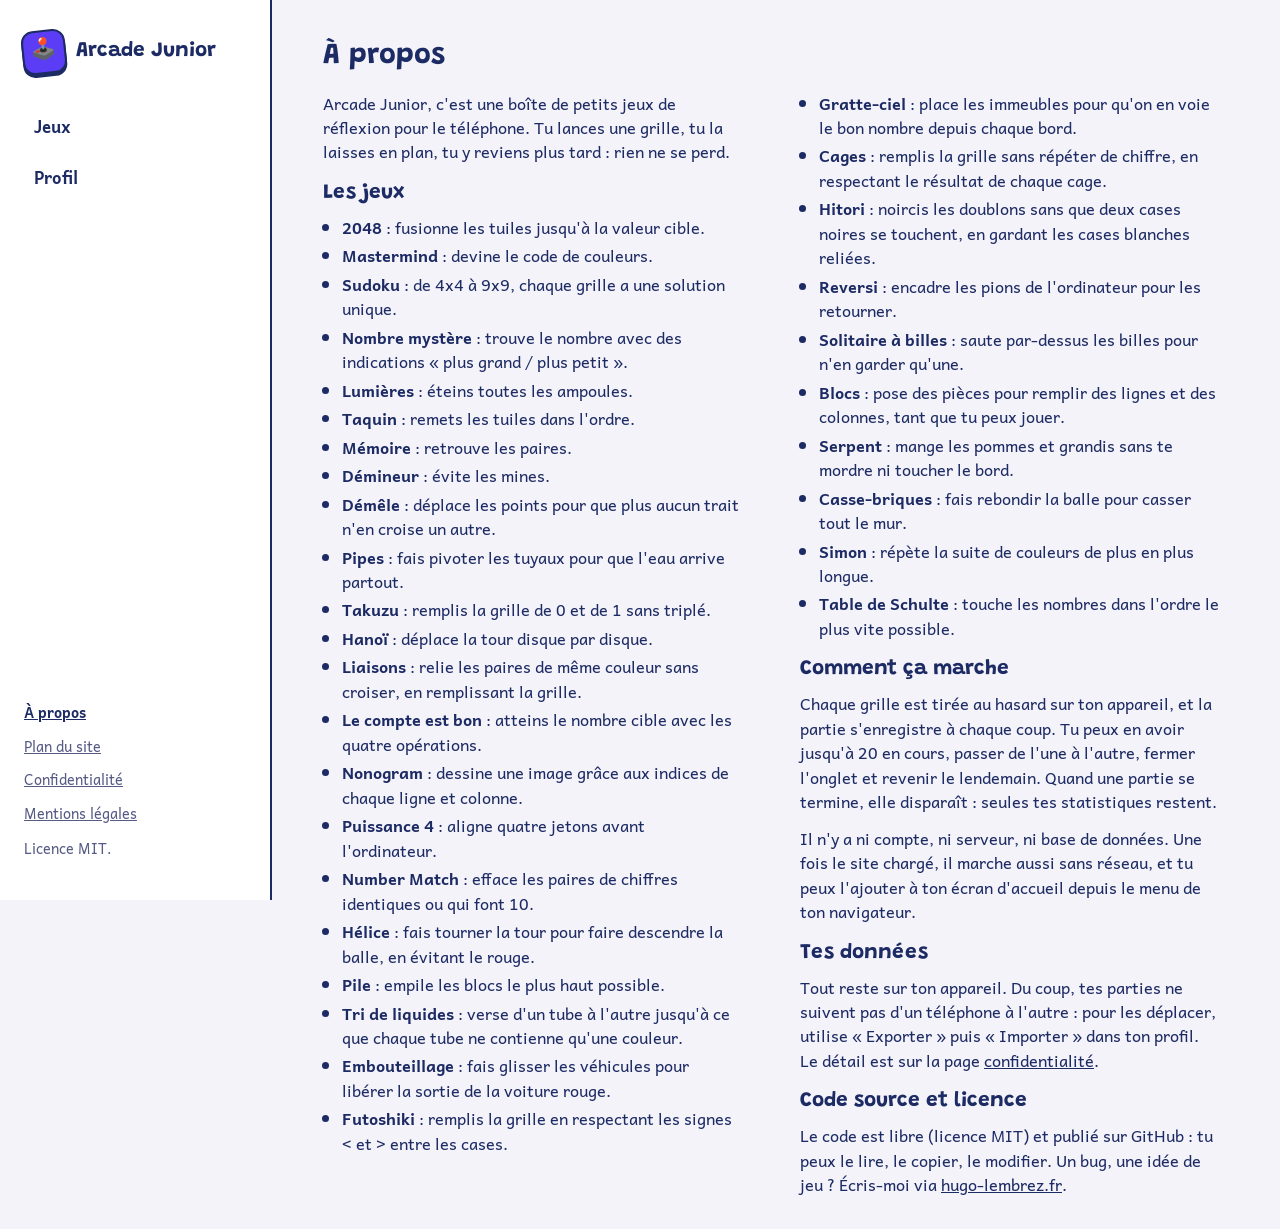
==== commit e6e519eb: "style: remove ’ and –" ====
--- a/about.html
+++ b/about.html
@@ -3,8 +3,8 @@
 <head>
   <meta charset="utf-8">
   <meta name="viewport" content="width=device-width, initial-scale=1, viewport-fit=cover">
-  <title>À propos – Arcade Junior</title>
-  <meta name="description" content="Ce qu’est Arcade Junior, comment ça marche et où restent tes parties.">
+  <title>À propos - Arcade Junior</title>
+  <meta name="description" content="Ce qu'est Arcade Junior, comment ça marche et où restent tes parties.">
   <meta name="referrer" content="no-referrer">
   <meta http-equiv="Content-Security-Policy" content="default-src 'self'; img-src 'self' data:; base-uri 'none'; form-action 'none'; object-src 'none'; frame-src 'none'; upgrade-insecure-requests">
   <meta name="theme-color" content="#f4f3fa" media="(prefers-color-scheme: light)">
@@ -41,7 +41,7 @@
 
     <main class="prose prose-cols">
     <h1>À propos</h1>
-    <p>Arcade Junior, c’est une boîte de petits jeux de réflexion pour le téléphone. Tu lances une grille, tu la laisses en plan, tu y reviens plus tard : rien ne se perd.</p>
+    <p>Arcade Junior, c'est une boîte de petits jeux de réflexion pour le téléphone. Tu lances une grille, tu la laisses en plan, tu y reviens plus tard : rien ne se perd.</p>
 
     <h2>Les jeux</h2>
     <ul>
@@ -64,27 +64,27 @@
       <li><strong>Number Match</strong> : efface les paires de chiffres identiques ou qui font 10.</li>
       <li><strong>Hélice</strong> : fais tourner la tour pour faire descendre la balle, en évitant le rouge.</li>
       <li><strong>Pile</strong> : empile les blocs le plus haut possible.</li>
-      <li><strong>Tri de liquides</strong> : verse d’un tube à l’autre jusqu’à ce que chaque tube ne contienne qu’une couleur.</li>
+      <li><strong>Tri de liquides</strong> : verse d'un tube à l'autre jusqu'à ce que chaque tube ne contienne qu'une couleur.</li>
       <li><strong>Embouteillage</strong> : fais glisser les véhicules pour libérer la sortie de la voiture rouge.</li>
       <li><strong>Futoshiki</strong> : remplis la grille en respectant les signes &lt; et &gt; entre les cases.</li>
-      <li><strong>Gratte-ciel</strong> : place les immeubles pour qu’on en voie le bon nombre depuis chaque bord.</li>
+      <li><strong>Gratte-ciel</strong> : place les immeubles pour qu'on en voie le bon nombre depuis chaque bord.</li>
       <li><strong>Cages</strong> : remplis la grille sans répéter de chiffre, en respectant le résultat de chaque cage.</li>
       <li><strong>Hitori</strong> : noircis les doublons sans que deux cases noires se touchent, en gardant les cases blanches reliées.</li>
-      <li><strong>Reversi</strong> : encadre les pions de l’ordinateur pour les retourner.</li>
-      <li><strong>Solitaire à billes</strong> : saute par-dessus les billes pour n’en garder qu’une.</li>
+      <li><strong>Reversi</strong> : encadre les pions de l'ordinateur pour les retourner.</li>
+      <li><strong>Solitaire à billes</strong> : saute par-dessus les billes pour n'en garder qu'une.</li>
       <li><strong>Blocs</strong> : pose des pièces pour remplir des lignes et des colonnes, tant que tu peux jouer.</li>
       <li><strong>Serpent</strong> : mange les pommes et grandis sans te mordre ni toucher le bord.</li>
       <li><strong>Casse-briques</strong> : fais rebondir la balle pour casser tout le mur.</li>
       <li><strong>Simon</strong> : répète la suite de couleurs de plus en plus longue.</li>
-      <li><strong>Table de Schulte</strong> : touche les nombres dans l’ordre le plus vite possible.</li>
+      <li><strong>Table de Schulte</strong> : touche les nombres dans l'ordre le plus vite possible.</li>
     </ul>
 
     <h2>Comment ça marche</h2>
-    <p>Chaque grille est tirée au hasard sur ton appareil, et la partie s’enregistre à chaque coup. Tu peux en avoir jusqu’à 20 en cours, passer de l’une à l’autre, fermer l’onglet et revenir le lendemain. Quand une partie se termine, elle disparaît : seules tes statistiques restent.</p>
-    <p>Il n’y a ni compte, ni serveur, ni base de données. Une fois le site chargé, il marche aussi sans réseau, et tu peux l’ajouter à ton écran d’accueil depuis le menu de ton navigateur.</p>
+    <p>Chaque grille est tirée au hasard sur ton appareil, et la partie s'enregistre à chaque coup. Tu peux en avoir jusqu'à 20 en cours, passer de l'une à l'autre, fermer l'onglet et revenir le lendemain. Quand une partie se termine, elle disparaît : seules tes statistiques restent.</p>
+    <p>Il n'y a ni compte, ni serveur, ni base de données. Une fois le site chargé, il marche aussi sans réseau, et tu peux l'ajouter à ton écran d'accueil depuis le menu de ton navigateur.</p>
 
     <h2>Tes données</h2>
-    <p>Tout reste sur ton appareil. Du coup, tes parties ne suivent pas d’un téléphone à l’autre : pour les déplacer, utilise « Exporter » puis « Importer » dans ton profil. Le détail est sur la page <a href="privacy.html">confidentialité</a>.</p>
+    <p>Tout reste sur ton appareil. Du coup, tes parties ne suivent pas d'un téléphone à l'autre : pour les déplacer, utilise « Exporter » puis « Importer » dans ton profil. Le détail est sur la page <a href="privacy.html">confidentialité</a>.</p>
 
     <h2>Code source et licence</h2>
     <p>Le code est libre (licence MIT) et publié sur GitHub : tu peux le lire, le copier, le modifier. Un bug, une idée de jeu ? Écris-moi via <a href="https://hugo-lembrez.fr" rel="noopener noreferrer">hugo-lembrez.fr</a>.</p>
